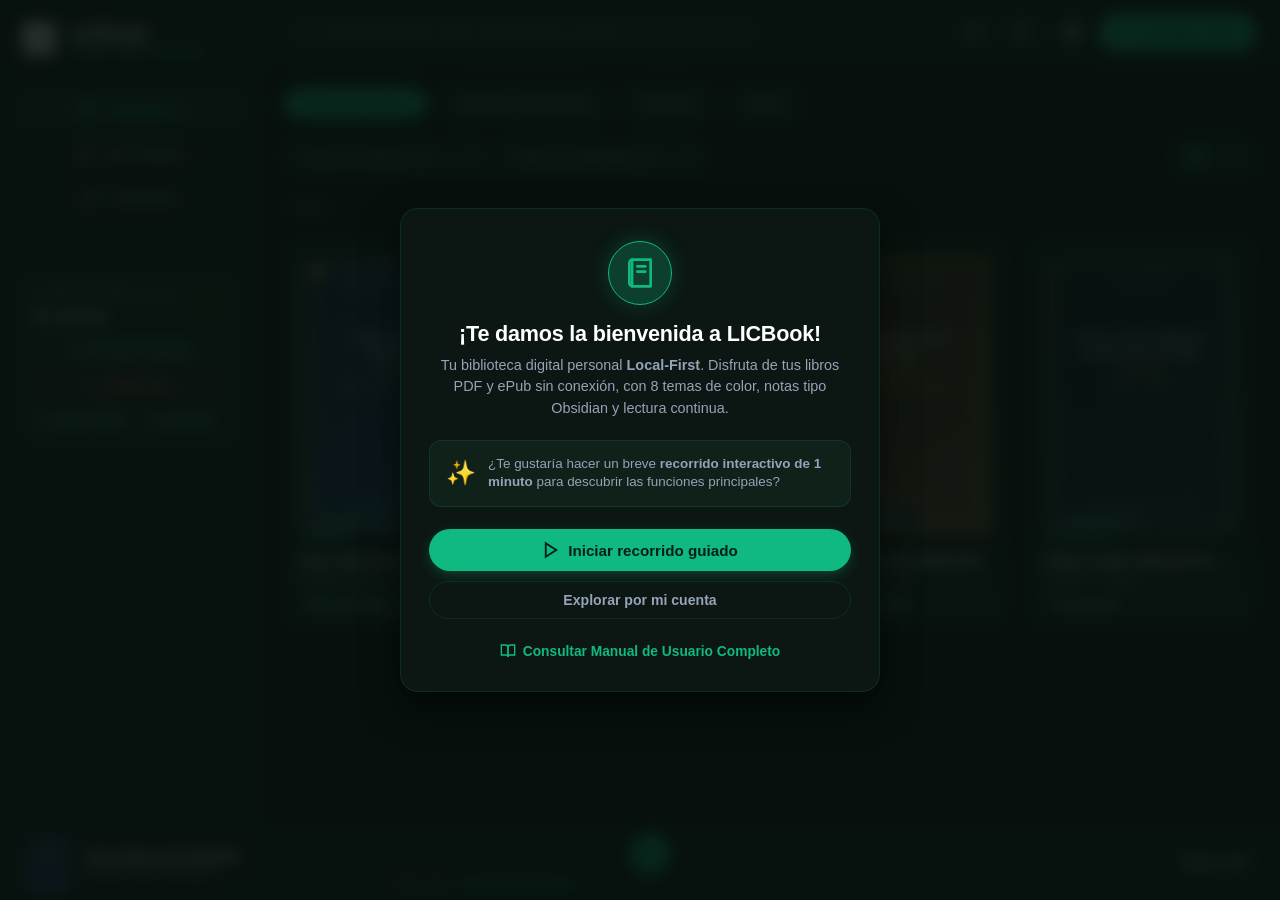
==== index.html @ 6e2d8f22 "LICBookEdu v1.0 | Primer Commit" ====
<!DOCTYPE html>
<html lang="es">
<head>
  <meta charset="UTF-8">
  <meta name="viewport" content="width=device-width, initial-scale=1.0, maximum-scale=1.0, user-scalable=no">
  <title>LICBook - Tu Biblioteca Personal Local-First</title>
  <meta name="description" content="LICBook: Biblioteca digital personal y lector interactivo con desplazamiento vertical, horizontal y efecto libro 3D para tus archivos PDF y ePub.">
  <link rel="icon" type="image/png" href="assets/logo.png">
  <link rel="stylesheet" href="css/styles.css?v=3.9">
  <script>
    (function() {
      try {
        var theme = localStorage.getItem('licbook_app_theme') || 'cyber-emerald';
        document.documentElement.dataset.appTheme = theme;
      } catch (e) {}
    })();
  </script>
</head>
<body>

  <div class="app-container">
    
    <!-- Sidebar Navigation (Desktop) / Bottom Nav (Mobile) -->
    <aside class="app-sidebar" id="app-sidebar">
      
      <!-- Brand Logo & Title -->
      <div class="brand-header">
        <img src="assets/logo.png" alt="LICBook Logo" class="brand-logo" id="app-logo">
        <div class="brand-title-wrap">
          <span class="brand-title">LICBook</span>
          <span class="brand-tag">Local-First Reader</span>
        </div>
      </div>

      <!-- Navigation Links -->
      <nav class="sidebar-nav">
        <button class="nav-item active" data-nav="library" id="nav-btn-library">
          <svg width="20" height="20" viewBox="0 0 24 24" fill="none" stroke="currentColor" stroke-width="2" stroke-linecap="round" stroke-linejoin="round">
            <path d="M4 19.5v-15A2.5 2.5 0 0 1 6.5 2H20v20H6.5a2.5 2.5 0 0 1-2.5-2.5Z"/>
            <path d="M6 2v20"/><path d="M10 7h6"/><path d="M10 11h6"/>
          </svg>
          <span>Biblioteca</span>
        </button>

        <button class="nav-item" data-nav="reading" id="nav-btn-reading">
          <svg width="20" height="20" viewBox="0 0 24 24" fill="none" stroke="currentColor" stroke-width="2" stroke-linecap="round" stroke-linejoin="round">
            <circle cx="12" cy="12" r="10"></circle>
            <polyline points="12 6 12 12 16 14"></polyline>
          </svg>
          <span>En Lectura</span>
        </button>

        <button class="nav-item" data-nav="favorites" id="nav-btn-favorites">
          <svg width="20" height="20" viewBox="0 0 24 24" fill="none" stroke="currentColor" stroke-width="2" stroke-linecap="round" stroke-linejoin="round">
            <polygon points="12 2 15.09 8.26 22 9.27 17 14.14 18.18 21.02 12 17.77 5.82 21.02 7 14.14 2 9.27 8.91 8.26 12 2"></polygon>
          </svg>
          <span>Favoritos</span>
        </button>
      </nav>

      <div class="sidebar-divider"></div>

      <!-- Storage & Mi Biblioteca Box -->
      <div class="sidebar-storage-box">
        <div class="storage-status-title">
          <span class="storage-badge"></span>
          <span>Repositorio Local</span>
        </div>
        <div class="storage-folder-name" id="sidebar-storage-path" title="Carpeta Mi Biblioteca">
          Mi Biblioteca
        </div>
        <!-- Unified Primary Action: Vincular / Sincronizar -->
        <button class="btn-storage-main" id="btn-sync-directory" title="Vincular o Sincronizar libros">
          <svg class="sync-icon" width="14" height="14" viewBox="0 0 24 24" fill="none" stroke="currentColor" stroke-width="2">
            <polyline points="23 4 23 10 17 10"></polyline>
            <path d="M20.49 15a9 9 0 1 1-2.12-9.36L23 10"></path>
          </svg>
          <span class="sync-label">Sincronizar</span>
        </button>

        <button class="btn-storage-purge" id="btn-disconnect-purge" title="Desvincular carpeta y borrar rastro de este navegador">
          <svg width="13" height="13" viewBox="0 0 24 24" fill="none" stroke="currentColor" stroke-width="2">
            <path d="M18.36 6.64a9 9 0 1 1-12.73 0"></path>
            <line x1="12" y1="2" x2="12" y2="12"></line>
          </svg>
          <span>Desvincular</span>
        </button>

        <div class="storage-actions">
          <button class="btn-storage-sync" id="btn-import-json" title="Cargar / Abrir archivo library.json para ver libros y notas">
            <svg width="14" height="14" viewBox="0 0 24 24" fill="none" stroke="currentColor" stroke-width="2">
              <path d="M21 15v4a2 2 0 0 1-2 2H5a2 2 0 0 1-2-2v-4"></path>
              <polyline points="17 8 12 3 7 8"></polyline>
              <line x1="12" y1="3" x2="12" y2="15"></line>
            </svg>
            <span>Cargar JSON</span>
          </button>
          <button class="btn-storage-sync" id="btn-export-json" title="Descargar / Respaldar base de datos library.json">
            <svg width="14" height="14" viewBox="0 0 24 24" fill="none" stroke="currentColor" stroke-width="2">
              <path d="M21 15v4a2 2 0 0 1-2 2H5a2 2 0 0 1-2-2v-4"></path>
              <polyline points="7 10 12 15 17 10"></polyline>
              <line x1="12" y1="15" x2="12" y2="3"></line>
            </svg>
            <span>Exportar</span>
          </button>
        </div>
      </div>

    </aside>

    <!-- Main Workspace Area -->
    <main class="main-content">
      
      <!-- Top Sticky Header -->
      <header class="top-header">
        
        <!-- Search Input -->
        <div class="search-container">
          <div class="search-icon-wrapper">
            <svg width="18" height="18" viewBox="0 0 24 24" fill="none" stroke="currentColor" stroke-width="2" stroke-linecap="round">
              <circle cx="11" cy="11" r="8"></circle>
              <line x1="21" y1="21" x2="16.65" y2="16.65"></line>
            </svg>
          </div>
          <input type="text" id="catalog-search-input" class="search-input" placeholder="Buscar por título, autor, editorial, año o género..." autocomplete="off">
          <button id="btn-clear-search" class="search-clear-btn" title="Limpiar búsqueda">
            <svg width="14" height="14" viewBox="0 0 24 24" fill="none" stroke="currentColor" stroke-width="2">
              <line x1="18" y1="6" x2="6" y2="18"></line>
              <line x1="6" y1="6" x2="18" y2="18"></line>
            </svg>
          </button>
        </div>

        <!-- Header Actions -->
        <div class="header-actions">
          <button class="btn-icon header-tour-btn" id="btn-start-tour" title="Recorrido guiado de la aplicación" aria-label="Recorrido guiado de la aplicación">
            <svg width="19" height="19" viewBox="0 0 24 24" fill="none" stroke="currentColor" stroke-width="2" stroke-linecap="round" stroke-linejoin="round">
              <circle cx="12" cy="12" r="10"></circle>
              <path d="M9.09 9a3 3 0 0 1 5.83 1c0 2-3 3-3 3"></path>
              <line x1="12" y1="17" x2="12.01" y2="17"></line>
            </svg>
          </button>
          <a href="manual.html" target="_blank" class="btn-icon header-manual-btn" id="btn-open-manual" title="Manual de Usuario Oficial (Abrir en nueva pestaña)" aria-label="Manual de Usuario Oficial">
            <svg width="19" height="19" viewBox="0 0 24 24" fill="none" stroke="currentColor" stroke-width="2" stroke-linecap="round" stroke-linejoin="round">
              <path d="M4 19.5v-15A2.5 2.5 0 0 1 6.5 2H20v20H6.5a2.5 2.5 0 0 1-2.5-2.5Z"></path>
              <path d="M6 2v20"></path>
            </svg>
          </a>
          <button class="btn-icon header-theme-btn" id="btn-theme-modal" title="Personalizar tema de color" aria-label="Personalizar tema de color">
            <svg class="header-theme-icon" width="20" height="20" viewBox="0 0 24 24" fill="none" stroke="currentColor" stroke-width="2">
              <circle cx="12" cy="12" r="10"></circle>
              <path d="M12 2a10 10 0 0 1 0 20z" fill="currentColor"></path>
            </svg>
          </button>
          <button class="btn-primary" id="btn-add-book-header" title="Subir nuevo libro">
            <svg width="18" height="18" viewBox="0 0 24 24" fill="none" stroke="currentColor" stroke-width="2.5">
              <line x1="12" y1="5" x2="12" y2="19"></line>
              <line x1="5" y1="12" x2="19" y2="12"></line>
            </svg>
            <span>Agregar Libro</span>
          </button>
        </div>

      </header>

      <!-- Scrollable Catalog Workspace -->
      <div class="catalog-scroll-area">
        
        <!-- Filter Pills Bar (Spotify style) -->
        <div class="filter-pills-bar">
          <button class="filter-pill active" data-filter="all">Todos los Libros</button>
          <button class="filter-pill" data-filter="reading">Leyendo Actualmente</button>
          <button class="filter-pill" data-filter="favorites">Favoritos</button>
          <button class="filter-pill" data-filter="completed">Leídos</button>
        </div>

        <!-- Secondary Filters Row (Genre, Publisher, View Toggle) -->
        <div class="filters-secondary-row">
          <div class="filter-dropdowns">
            <select id="filter-genre-select" class="select-filter" aria-label="Filtrar por género">
              <option value="">Todos los Géneros</option>
            </select>
            <select id="filter-publisher-select" class="select-filter" aria-label="Filtrar por editorial">
              <option value="">Todas las Editoriales</option>
            </select>
          </div>

          <div class="view-mode-toggle">
            <button class="view-btn active" id="btn-view-grid" title="Vista en cuadrícula">
              <svg width="18" height="18" viewBox="0 0 24 24" fill="none" stroke="currentColor" stroke-width="2">
                <rect x="3" y="3" width="7" height="7"></rect>
                <rect x="14" y="3" width="7" height="7"></rect>
                <rect x="14" y="14" width="7" height="7"></rect>
                <rect x="3" y="14" width="7" height="7"></rect>
              </svg>
            </button>
            <button class="view-btn" id="btn-view-list" title="Vista en lista">
              <svg width="18" height="18" viewBox="0 0 24 24" fill="none" stroke="currentColor" stroke-width="2">
                <line x1="8" y1="6" x2="21" y2="6"></line>
                <line x1="8" y1="12" x2="21" y2="12"></line>
                <line x1="8" y1="18" x2="21" y2="18"></line>
                <line x1="3" y1="6" x2="3.01" y2="6"></line>
                <line x1="3" y1="12" x2="3.01" y2="12"></line>
                <line x1="3" y1="18" x2="3.01" y2="18"></line>
              </svg>
            </button>
          </div>
        </div>

        <!-- Catalog Header Stats -->
        <div class="catalog-stats-bar">
          <span id="catalog-stats-count">Cargando biblioteca...</span>
        </div>

        <!-- Books Grid / List Container -->
        <div id="books-catalog-container" class="books-grid">
          <!-- Dynamically populated by catalog.js -->
        </div>

      </div>

    </main>

  </div>

  <!-- Persistent Bottom Mini-Reader Player Bar (Spotify Style) -->
  <div class="mini-player-bar" id="mini-player-bar">
    <div class="player-left">
      <img id="player-cover-thumb" class="player-cover-thumb" src="" alt="Portada actual">
      <div class="player-info">
        <div id="player-book-title" class="player-title">Título del Libro</div>
        <div id="player-book-author" class="player-author">Autor</div>
      </div>
    </div>

    <div class="player-center">
      <div class="player-controls">
        <button class="btn-player-play" id="btn-player-play" title="Continuar lectura">
          <svg width="20" height="20" viewBox="0 0 24 24" fill="currentColor">
            <polygon points="5 3 19 12 5 21 5 3"></polygon>
          </svg>
        </button>
      </div>
      <div class="player-progress-row">
        <span id="player-percent-text">0% leído</span>
        <div class="player-progress-track">
          <div id="player-progress-bar" class="player-progress-bar"></div>
        </div>
      </div>
    </div>

    <div class="player-right">
      <span class="player-page-tag" id="player-page-tag">Pág. 1 / 1</span>
    </div>
  </div>

  <!-- Add / Edit Book Modal Dialog -->
  <div class="modal-overlay" id="book-modal-overlay">
    <div class="modal-card">
      <div class="modal-header">
        <h3 class="modal-title">
          <svg width="22" height="22" viewBox="0 0 24 24" fill="none" stroke="var(--brand-green)" stroke-width="2">
            <path d="M4 19.5v-15A2.5 2.5 0 0 1 6.5 2H20v20H6.5a2.5 2.5 0 0 1-2.5-2.5Z"/>
            <path d="M6 2v20"/>
          </svg>
          <span id="modal-title-text">Agregar Libro a Mi Biblioteca</span>
        </h3>
        <button class="btn-icon" id="btn-close-modal" title="Cerrar">
          <svg width="18" height="18" viewBox="0 0 24 24" fill="none" stroke="currentColor" stroke-width="2">
            <line x1="18" y1="6" x2="6" y2="18"></line>
            <line x1="6" y1="6" x2="18" y2="18"></line>
          </svg>
        </button>
      </div>

      <form id="book-form">
        <div class="modal-body">
          
          <input type="hidden" id="book-id-input" value="">

          <!-- File Upload Dropzone -->
          <div class="file-dropzone" id="file-dropzone">
            <div class="dropzone-icon">
              <svg width="36" height="36" viewBox="0 0 24 24" fill="none" stroke="currentColor" stroke-width="1.8">
                <path d="M21 15v4a2 2 0 0 1-2 2H5a2 2 0 0 1-2-2v-4"></path>
                <polyline points="17 8 12 3 7 8"></polyline>
                <line x1="12" y1="3" x2="12" y2="15"></line>
              </svg>
            </div>
            <div class="dropzone-label" id="dropzone-file-name">
              Arrastra aquí tu archivo PDF o ePub o haz clic para seleccionarlo
            </div>
            <div class="dropzone-sub">
              Soporta documentos PDF y libros ePub. La portada de la 1ª página se genera automáticamente.
            </div>
            <input type="file" id="book-file-input" accept=".pdf,.epub" style="display: none;">
          </div>

          <!-- Cover Preview & Custom Cover Picker -->
          <div class="cover-preview-box" id="cover-preview-section" style="display: none;">
            <img id="modal-cover-preview" class="modal-cover-img" src="" alt="Vista previa de portada">
            <div class="cover-preview-info">
              <span class="form-label" id="cover-source-info">Portada generada automáticamente (Página 1 del PDF)</span>
              <p style="font-size: 0.78rem; color: var(--text-muted);">
                Puedes conservar esta primera página o elegir una imagen personalizada para tu catálogo.
              </p>
              <button type="button" class="btn-custom-cover" id="btn-pick-custom-cover">
                <svg width="14" height="14" viewBox="0 0 24 24" fill="none" stroke="currentColor" stroke-width="2">
                  <rect x="3" y="3" width="18" height="18" rx="2" ry="2"></rect>
                  <circle cx="8.5" cy="8.5" r="1.5"></circle>
                  <polyline points="21 15 16 10 5 21"></polyline>
                </svg>
                <span>Subir portada personalizada</span>
              </button>
              <input type="file" id="book-cover-input" accept="image/*" style="display: none;">
            </div>
          </div>

          <!-- Metadata Fields -->
          <div class="form-grid">
            <div class="form-group full-width">
              <label class="form-label" for="book-title">Título del Libro *</label>
              <input type="text" id="book-title" required placeholder="Ej. El Alquimista">
            </div>

            <div class="form-group">
              <label class="form-label" for="book-authors">Autor(es) (separados por coma)</label>
              <input type="text" id="book-authors" placeholder="Ej. Paulo Coelho">
            </div>

            <div class="form-group">
              <label class="form-label" for="book-genre">Género / Categoría</label>
              <input type="text" id="book-genre" placeholder="Ej. Ficción, Ciencia, Historia">
            </div>

            <div class="form-group">
              <label class="form-label" for="book-publisher">Editorial</label>
              <input type="text" id="book-publisher" placeholder="Ej. Planeta, HarperCollins">
            </div>

            <div class="form-group">
              <label class="form-label" for="book-year">Año de Publicación</label>
              <input type="number" id="book-year" placeholder="Ej. 1988" min="1000" max="2099">
            </div>

            <div class="form-group full-width">
              <label class="form-label" for="book-edition">Edición</label>
              <input type="text" id="book-edition" placeholder="Ej. 1ra Edición Revisada">
            </div>

            <div class="form-group full-width">
              <label class="form-label" for="book-description">Resumen / Notas</label>
              <textarea id="book-description" rows="3" placeholder="Sinopsis breve o notas personales sobre el libro..."></textarea>
            </div>
          </div>

        </div>

        <div class="modal-footer">
          <button type="button" class="btn-secondary" id="btn-cancel-modal">Cancelar</button>
          <button type="submit" class="btn-primary" id="btn-save-book">
            <svg width="18" height="18" viewBox="0 0 24 24" fill="none" stroke="currentColor" stroke-width="2.5">
              <polyline points="20 6 9 17 4 12"></polyline>
            </svg>
            <span>Guardar en Mi Biblioteca</span>
          </button>
        </div>
      </form>
    </div>
  </div>

  <!-- Bookmark Note / Quote Modal Dialog -->
  <div class="modal-overlay bookmark-note-modal-overlay" id="bookmark-note-modal-overlay">
    <div class="modal-card bookmark-note-modal-card">
      <div class="modal-header">
        <h3 class="modal-title">
          <svg width="20" height="20" viewBox="0 0 24 24" fill="none" stroke="var(--brand-green)" stroke-width="2" stroke-linecap="round" stroke-linejoin="round">
            <path d="M19 21l-7-5-7 5V5a2 2 0 0 1 2-2h10a2 2 0 0 1 2 2z"></path>
          </svg>
          <span id="bm-modal-title">Nota y Cita del Marcapáginas</span>
        </h3>
        <button type="button" class="btn-icon" id="btn-close-bm-modal" title="Cerrar">
          <svg width="18" height="18" viewBox="0 0 24 24" fill="none" stroke="currentColor" stroke-width="2">
            <line x1="18" y1="6" x2="6" y2="18"></line>
            <line x1="6" y1="6" x2="18" y2="18"></line>
          </svg>
        </button>
      </div>

      <form id="bm-note-form">
        <div class="modal-body">
          <input type="hidden" id="bm-modal-page" value="">
          
          <div class="bm-modal-page-info">
            <span class="bm-modal-badge" id="bm-modal-page-badge">Página 1</span>
            <span class="bm-modal-book" id="bm-modal-book-title">Título del Libro</span>
          </div>

          <div class="form-group full-width">
            <label class="form-label" for="bm-quote-input">
              <svg width="14" height="14" viewBox="0 0 24 24" fill="currentColor" style="vertical-align: -2px; margin-right: 4px; color: var(--brand-gold);">
                <path d="M6 17h3l2-4V7H5v6h3zm8 0h3l2-4V7h-6v6h3z"/>
              </svg>
              Cita o Frase Importante (opcional)
            </label>
            <textarea id="bm-quote-input" rows="3" placeholder="Pega o escribe aquí una frase o cita destacada de esta página..."></textarea>
          </div>

          <div class="form-group full-width">
            <label class="form-label" for="bm-note-input">
              <svg width="14" height="14" viewBox="0 0 24 24" fill="none" stroke="currentColor" stroke-width="2" style="vertical-align: -2px; margin-right: 4px; color: var(--brand-green);">
                <path d="M14 2H6a2 2 0 0 0-2 2v16a2 2 0 0 0 2 2h12a2 2 0 0 0 2-2V8z"></path>
                <polyline points="14 2 14 8 20 8"></polyline>
                <line x1="16" y1="13" x2="8" y2="13"></line>
                <line x1="16" y1="17" x2="8" y2="17"></line>
              </svg>
              Tus Notas o Reflexiones
            </label>
            <textarea id="bm-note-input" rows="4" placeholder="Escribe tus notas personales, ideas o reflexiones sobre esta página..."></textarea>
          </div>
        </div>

        <div class="modal-footer">
          <button type="button" class="btn-secondary" id="btn-cancel-bm-modal">Cancelar</button>
          <button type="submit" class="btn-primary" id="btn-save-bm-note">
            <svg width="18" height="18" viewBox="0 0 24 24" fill="none" stroke="currentColor" stroke-width="2.5">
              <polyline points="20 6 9 17 4 12"></polyline>
            </svg>
            <span>Guardar Nota</span>
          </button>
        </div>
      </form>
    </div>
  </div>

  <!-- Scan & Sync Confirmation Modal Dialog -->
  <div class="modal-overlay" id="scan-modal-overlay" style="display: none; z-index: 1300;">
    <div class="modal-card scan-modal-card" style="max-width: 500px;">
      <div class="modal-header">
        <h3 class="modal-title">
          <svg width="22" height="22" viewBox="0 0 24 24" fill="none" stroke="var(--brand-green)" stroke-width="2">
            <polyline points="23 4 23 10 17 10"></polyline>
            <path d="M20.49 15a9 9 0 1 1-2.12-9.36L23 10"></path>
          </svg>
          <span>Sincronización de Carpeta</span>
        </h3>
        <button type="button" class="btn-icon" id="btn-close-scan-modal" title="Cerrar">
          <svg width="18" height="18" viewBox="0 0 24 24" fill="none" stroke="currentColor" stroke-width="2">
            <line x1="18" y1="6" x2="6" y2="18"></line>
            <line x1="6" y1="6" x2="18" y2="18"></line>
          </svg>
        </button>
      </div>
      <div class="modal-body" style="gap: 14px; padding: 22px 24px;">
        <p id="scan-modal-desc" style="color: var(--text-primary); font-size: 0.95rem; font-weight: 600; line-height: 1.5;">
          Se encontraron archivos en tu carpeta vinculada.
        </p>
        <p style="color: var(--text-secondary); font-size: 0.85rem; line-height: 1.45;">
          Actualmente tienes libros de muestra en tu biblioteca. ¿Deseas reemplazar los libros de muestra con tus libros reales o prefieres conservar ambos?
        </p>
      </div>
      <div class="modal-footer" style="display: flex; justify-content: space-between; gap: 10px;">
        <button type="button" class="btn-secondary" id="btn-scan-keep-both">Conservar ambos</button>
        <button type="button" class="btn-primary" id="btn-scan-replace-samples">
          <svg width="16" height="16" viewBox="0 0 24 24" fill="none" stroke="currentColor" stroke-width="2.5">
            <polyline points="20 6 9 17 4 12"></polyline>
          </svg>
          <span>Reemplazar libros de muestra</span>
        </button>
      </div>
    </div>
  </div>

  <!-- Disconnect & Purge Browser Data Confirmation Modal -->
  <div class="modal-overlay" id="purge-modal-overlay" style="display: none; z-index: 1300;">
    <div class="modal-card purge-modal-card" style="max-width: 520px;">
      <div class="modal-header">
        <h3 class="modal-title" style="display: flex; align-items: center; gap: 8px;">
          <svg width="22" height="22" viewBox="0 0 24 24" fill="none" stroke="#F43F5E" stroke-width="2">
            <path d="M18.36 6.64a9 9 0 1 1-12.73 0"></path>
            <line x1="12" y1="2" x2="12" y2="12"></line>
          </svg>
          <span>Desvincular y Limpiar Navegador</span>
        </h3>
        <button type="button" class="btn-icon" id="btn-close-purge-modal" title="Cerrar">
          <svg width="18" height="18" viewBox="0 0 24 24" fill="none" stroke="currentColor" stroke-width="2">
            <line x1="18" y1="6" x2="6" y2="18"></line>
            <line x1="6" y1="6" x2="18" y2="18"></line>
          </svg>
        </button>
      </div>
      <div class="modal-body" style="gap: 14px; padding: 22px 24px;">
        <div style="background-color: rgba(244, 63, 94, 0.08); border: 1px solid rgba(244, 63, 94, 0.25); border-radius: 8px; padding: 12px 16px; display: flex; gap: 12px; align-items: flex-start;">
          <svg width="24" height="24" viewBox="0 0 24 24" fill="none" stroke="#F43F5E" stroke-width="2" style="flex-shrink: 0; margin-top: 2px;">
            <circle cx="12" cy="12" r="10"></circle>
            <line x1="12" y1="8" x2="12" y2="12"></line>
            <line x1="12" y1="16" x2="12.01" y2="16"></line>
          </svg>
          <div>
            <div style="font-weight: 700; color: #F43F5E; font-size: 0.92rem; margin-bottom: 4px;">
              Efecto Modo Incógnito (Limpieza total)
            </div>
            <div style="font-size: 0.83rem; color: var(--text-secondary); line-height: 1.45;">
              Se eliminarán de este navegador los libros en caché, notas de la libreta, historial de lectura y los permisos a la carpeta vinculada.
            </div>
          </div>
        </div>

        <div style="background-color: rgba(16, 185, 129, 0.08); border: 1px solid rgba(16, 185, 129, 0.25); border-radius: 8px; padding: 12px 16px; display: flex; gap: 12px; align-items: flex-start;">
          <svg width="24" height="24" viewBox="0 0 24 24" fill="none" stroke="#10B981" stroke-width="2" style="flex-shrink: 0; margin-top: 2px;">
            <path d="M12 22s8-4 8-10V5l-8-3-8 3v7c0 6 8 10 8 10z"></path>
          </svg>
          <div>
            <div style="font-weight: 700; color: #10B981; font-size: 0.92rem; margin-bottom: 4px;">
              Tus archivos físicos están 100% seguros
            </div>
            <div style="font-size: 0.83rem; color: var(--text-secondary); line-height: 1.45;">
              Tu archivo <strong>library.json</strong> y tus libros en tu memoria USB o disco <strong>NO se borrarán ni modificarán</strong>. Podrás volver a vincularlos en cualquier momento.
            </div>
          </div>
        </div>

        <p style="color: var(--text-muted); font-size: 0.8rem; margin: 4px 0 0 0;">
          Antes de limpiar, se guardarán los últimos cambios pendientes en tu disco y la página se recargará limpia.
        </p>
      </div>
      <div class="modal-footer" style="display: flex; justify-content: flex-end; gap: 10px;">
        <button type="button" class="btn-secondary" id="btn-cancel-purge">Cancelar</button>
        <button type="button" class="btn-danger" id="btn-confirm-purge" style="background-color: #E11D48; color: #FFFFFF; border: none; padding: 9px 18px; border-radius: var(--radius-sm); font-weight: 600; font-size: 0.88rem; cursor: pointer; display: flex; align-items: center; gap: 6px;">
          <svg width="15" height="15" viewBox="0 0 24 24" fill="none" stroke="currentColor" stroke-width="2">
            <polyline points="3 6 5 6 21 6"></polyline>
            <path d="M19 6v14a2 2 0 0 1-2 2H7a2 2 0 0 1-2-2V6m3 0V4a2 2 0 0 1 2-2h4a2 2 0 0 1 2 2v2"></path>
          </svg>
          <span>Desvincular y Limpiar Todo</span>
        </button>
      </div>
    </div>
  </div>

  <!-- Delete Book Confirmation Modal -->
  <div class="modal-overlay" id="delete-book-modal-overlay" style="display: none; z-index: 1300;">
    <div class="modal-card delete-book-modal-card" style="max-width: 480px;">
      <div class="modal-header">
        <h3 class="modal-title" style="display: flex; align-items: center; gap: 8px;">
          <svg width="22" height="22" viewBox="0 0 24 24" fill="none" stroke="#F43F5E" stroke-width="2" stroke-linecap="round" stroke-linejoin="round">
            <polyline points="3 6 5 6 21 6"></polyline>
            <path d="M19 6v14a2 2 0 0 1-2 2H7a2 2 0 0 1-2-2V6m3 0V4a2 2 0 0 1 2-2h4a2 2 0 0 1 2 2v2"></path>
          </svg>
          <span>Eliminar de la Biblioteca</span>
        </h3>
        <button type="button" class="btn-icon" id="btn-close-delete-book-modal" title="Cerrar">
          <svg width="18" height="18" viewBox="0 0 24 24" fill="none" stroke="currentColor" stroke-width="2">
            <line x1="18" y1="6" x2="6" y2="18"></line>
            <line x1="6" y1="6" x2="18" y2="18"></line>
          </svg>
        </button>
      </div>
      <div class="modal-body" style="gap: 14px; padding: 22px 24px;">
        <div style="background-color: rgba(244, 63, 94, 0.08); border: 1px solid rgba(244, 63, 94, 0.25); border-radius: 8px; padding: 14px 16px; display: flex; gap: 12px; align-items: flex-start;">
          <svg width="24" height="24" viewBox="0 0 24 24" fill="none" stroke="#F43F5E" stroke-width="2" style="flex-shrink: 0; margin-top: 2px;">
            <circle cx="12" cy="12" r="10"></circle>
            <line x1="12" y1="8" x2="12" y2="12"></line>
            <line x1="12" y1="16" x2="12.01" y2="16"></line>
          </svg>
          <div>
            <div style="font-weight: 700; color: #F43F5E; font-size: 0.95rem; margin-bottom: 4px;">
              ¿Estás seguro de eliminar este libro?
            </div>
            <div style="font-size: 0.88rem; color: var(--text-secondary); line-height: 1.45;">
              Se quitará <strong id="delete-book-title-display" style="color: var(--text-primary); font-weight: 700;">este libro</strong> de tu biblioteca personal y se borrará su progreso de lectura local.
            </div>
          </div>
        </div>

        <p style="color: var(--text-muted); font-size: 0.82rem; margin: 4px 0 0 0; line-height: 1.45;">
          El archivo original en tu disco duro o carpeta vinculada <strong>no se modificará ni se borrará</strong>.
        </p>
      </div>
      <div class="modal-footer" style="display: flex; justify-content: flex-end; gap: 10px;">
        <button type="button" class="btn-secondary" id="btn-cancel-delete-book">Cancelar</button>
        <button type="button" class="btn-danger" id="btn-confirm-delete-book" style="background-color: #E11D48; color: #FFFFFF; border: none; padding: 9px 20px; border-radius: var(--radius-sm); font-weight: 600; font-size: 0.88rem; cursor: pointer; display: flex; align-items: center; gap: 6px; transition: background-color 0.2s;">
          <svg width="15" height="15" viewBox="0 0 24 24" fill="none" stroke="currentColor" stroke-width="2">
            <polyline points="3 6 5 6 21 6"></polyline>
            <path d="M19 6v14a2 2 0 0 1-2 2H7a2 2 0 0 1-2-2V6m3 0V4a2 2 0 0 1 2-2h4a2 2 0 0 1 2 2v2"></path>
          </svg>
          <span>Eliminar Libro</span>
        </button>
      </div>
    </div>
  </div>

  <!-- Theme Customizer Modal Dialog -->
  <div class="modal-overlay" id="theme-modal-overlay" style="display: none; z-index: 1250;">
    <div class="modal-card theme-modal-card">
      <div class="modal-header theme-modal-header">
        <h3 class="modal-title">
          <svg class="theme-title-icon" width="22" height="22" viewBox="0 0 24 24" fill="none" stroke="currentColor" stroke-width="2">
            <circle cx="12" cy="12" r="10"></circle>
            <path d="M12 2a10 10 0 0 1 0 20z" fill="currentColor"></path>
          </svg>
          <span>Personalizar Tema de Color</span>
        </h3>
        <button type="button" class="btn-icon" id="btn-close-theme-modal" title="Cerrar">
          <svg width="18" height="18" viewBox="0 0 24 24" fill="none" stroke="currentColor" stroke-width="2">
            <line x1="18" y1="6" x2="6" y2="18"></line>
            <line x1="6" y1="6" x2="18" y2="18"></line>
          </svg>
        </button>
      </div>

      <div class="modal-body theme-modal-body">
        <p class="theme-modal-subtitle">
          Selecciona una de las 8 paletas de diseño predefinidas. Tu preferencia se guardará automáticamente.
        </p>

        <div class="theme-cards-grid">
          <!-- 1. Obsidian Dark -->
          <button type="button" class="theme-card" data-theme-id="obsidian-dark">
            <div class="theme-swatch" style="--swatch-outer: #0F141C; --swatch-border: #312E81; --swatch-inner: #6366F1;">
              <span class="swatch-outer"></span>
              <span class="swatch-inner"></span>
            </div>
            <div class="theme-card-info">
              <span class="theme-card-name">Obsidian Dark</span>
              <span class="theme-card-desc">Fondo oscuro moderno con acento Índigo</span>
            </div>
            <div class="theme-check-icon">
              <svg width="18" height="18" viewBox="0 0 24 24" fill="none" stroke="currentColor" stroke-width="2.5"><polyline points="20 6 9 17 4 12"></polyline></svg>
            </div>
          </button>

          <!-- 2. Cyber Emerald -->
          <button type="button" class="theme-card" data-theme-id="cyber-emerald">
            <div class="theme-swatch" style="--swatch-outer: #061A14; --swatch-border: #0F3D30; --swatch-inner: #10B981;">
              <span class="swatch-outer"></span>
              <span class="swatch-inner"></span>
            </div>
            <div class="theme-card-info">
              <span class="theme-card-name">Cyber Emerald</span>
              <span class="theme-card-desc">Oscuro con acento Verde Esmeralda / Menta</span>
            </div>
            <div class="theme-check-icon">
              <svg width="18" height="18" viewBox="0 0 24 24" fill="none" stroke="currentColor" stroke-width="2.5"><polyline points="20 6 9 17 4 12"></polyline></svg>
            </div>
          </button>

          <!-- 3. Nordic Frost -->
          <button type="button" class="theme-card" data-theme-id="nordic-frost">
            <div class="theme-swatch" style="--swatch-outer: #07192C; --swatch-border: #0E2E52; --swatch-inner: #06B6D4;">
              <span class="swatch-outer"></span>
              <span class="swatch-inner"></span>
            </div>
            <div class="theme-card-info">
              <span class="theme-card-name">Nordic Frost</span>
              <span class="theme-card-desc">Azul polar profundo con acento Cian Glaciar</span>
            </div>
            <div class="theme-check-icon">
              <svg width="18" height="18" viewBox="0 0 24 24" fill="none" stroke="currentColor" stroke-width="2.5"><polyline points="20 6 9 17 4 12"></polyline></svg>
            </div>
          </button>

          <!-- 4. Sunset Amber -->
          <button type="button" class="theme-card" data-theme-id="sunset-amber">
            <div class="theme-swatch" style="--swatch-outer: #1C130B; --swatch-border: #3D2817; --swatch-inner: #F59E0B;">
              <span class="swatch-outer"></span>
              <span class="swatch-inner"></span>
            </div>
            <div class="theme-card-info">
              <span class="theme-card-name">Sunset Amber</span>
              <span class="theme-card-desc">Carbón cálido con acento Ámbar / Fuego</span>
            </div>
            <div class="theme-check-icon">
              <svg width="18" height="18" viewBox="0 0 24 24" fill="none" stroke="currentColor" stroke-width="2.5"><polyline points="20 6 9 17 4 12"></polyline></svg>
            </div>
          </button>

          <!-- 5. Clean Light -->
          <button type="button" class="theme-card" data-theme-id="clean-light">
            <div class="theme-swatch" style="--swatch-outer: #F8FAFC; --swatch-border: #3B82F6; --swatch-inner: #2563EB;">
              <span class="swatch-outer"></span>
              <span class="swatch-inner"></span>
            </div>
            <div class="theme-card-info">
              <span class="theme-card-name">Clean Light</span>
              <span class="theme-card-desc">Tema claro minimalista de alto contraste</span>
            </div>
            <div class="theme-check-icon">
              <svg width="18" height="18" viewBox="0 0 24 24" fill="none" stroke="currentColor" stroke-width="2.5"><polyline points="20 6 9 17 4 12"></polyline></svg>
            </div>
          </button>

          <!-- 6. Rose Quartz -->
          <button type="button" class="theme-card" data-theme-id="rose-quartz">
            <div class="theme-swatch" style="--swatch-outer: #1C0F1D; --swatch-border: #3D1B40; --swatch-inner: #EC4899;">
              <span class="swatch-outer"></span>
              <span class="swatch-inner"></span>
            </div>
            <div class="theme-card-info">
              <span class="theme-card-name">Rose Quartz</span>
              <span class="theme-card-desc">Pizarra púrpura con acento Rosa Eléctrico</span>
            </div>
            <div class="theme-check-icon">
              <svg width="18" height="18" viewBox="0 0 24 24" fill="none" stroke="currentColor" stroke-width="2.5"><polyline points="20 6 9 17 4 12"></polyline></svg>
            </div>
          </button>

          <!-- 7. Lemon Ice-Cream -->
          <button type="button" class="theme-card" data-theme-id="lemon-icecream">
            <div class="theme-swatch" style="--swatch-outer: #FFFDF0; --swatch-border: #FACC15; --swatch-inner: #EAB308;">
              <span class="swatch-outer"></span>
              <span class="swatch-inner"></span>
            </div>
            <div class="theme-card-info">
              <span class="theme-card-name">Lemon Ice-Cream</span>
              <span class="theme-card-desc">Vainilla cremosa con acento amarillo limón y menta</span>
            </div>
            <div class="theme-check-icon">
              <svg width="18" height="18" viewBox="0 0 24 24" fill="none" stroke="currentColor" stroke-width="2.5"><polyline points="20 6 9 17 4 12"></polyline></svg>
            </div>
          </button>

          <!-- 8. Iron-Man -->
          <button type="button" class="theme-card" data-theme-id="iron-man">
            <div class="theme-swatch" style="--swatch-outer: #1F0A0A; --swatch-border: #451212; --swatch-inner: #EF4444;">
              <span class="swatch-outer"></span>
              <span class="swatch-inner"></span>
            </div>
            <div class="theme-card-info">
              <span class="theme-card-name">Iron-Man</span>
              <span class="theme-card-desc">Armadura carmesí y oro con resplandor reactor Arc</span>
            </div>
            <div class="theme-check-icon">
              <svg width="18" height="18" viewBox="0 0 24 24" fill="none" stroke="currentColor" stroke-width="2.5"><polyline points="20 6 9 17 4 12"></polyline></svg>
            </div>
          </button>
        </div>
      </div>
    </div>
  </div>

  <!-- Fallback Folder Input (Browser Compatibility) -->
  <input type="file" id="fallback-folder-input" webkitdirectory directory multiple style="display: none;">
  <!-- Direct JSON Library Input -->
  <input type="file" id="json-file-input" accept=".json,application/json" style="display: none;">

  <!-- Fullscreen Book Reader Overlay -->
  <div class="reader-container" id="reader-overlay">
    
    <!-- Reader Top Toolbar -->
    <div class="reader-toolbar">
      
      <div class="reader-toolbar-left">
        <button class="btn-icon" id="btn-reader-back" title="Volver a la biblioteca">
          <svg width="20" height="20" viewBox="0 0 24 24" fill="none" stroke="currentColor" stroke-width="2">
            <line x1="19" y1="12" x2="5" y2="12"></line>
            <polyline points="12 19 5 12 12 5"></polyline>
          </svg>
        </button>
        <span class="reader-book-title" id="reader-book-title">Cargando libro...</span>
      </div>

      <!-- Center: Mode Indicator -->
      <div class="reader-mode-indicator">
        <svg width="15" height="15" viewBox="0 0 24 24" fill="none" stroke="currentColor" stroke-width="2">
          <rect x="5" y="2" width="14" height="20" rx="2"></rect>
          <line x1="12" y1="6" x2="12" y2="18"></line>
        </svg>
        <span>Desplazamiento Vertical</span>
      </div>

      <!-- Right Tools: Search, Bookmarks, Zoom, Theme, Fullscreen -->
      <div class="reader-toolbar-right">
        <!-- In-Book Search Button -->
        <button class="btn-icon" id="btn-reader-search" title="Buscar texto en el libro (Ctrl + F)">
          <svg width="18" height="18" viewBox="0 0 24 24" fill="none" stroke="currentColor" stroke-width="2" stroke-linecap="round" stroke-linejoin="round">
            <circle cx="11" cy="11" r="8"></circle>
            <line x1="21" y1="21" x2="16.65" y2="16.65"></line>
          </svg>
        </button>

        <!-- Bookmark Current Page -->
        <button class="btn-icon" id="btn-reader-bookmark" title="Marcar página actual">
          <svg width="18" height="18" viewBox="0 0 24 24" fill="none" stroke="currentColor" stroke-width="2" stroke-linecap="round" stroke-linejoin="round">
            <path d="M19 21l-7-5-7 5V5a2 2 0 0 1 2-2h10a2 2 0 0 1 2 2z"></path>
          </svg>
        </button>

        <button class="btn-icon" id="btn-zoom-out" title="Reducir zoom">
          <svg width="18" height="18" viewBox="0 0 24 24" fill="none" stroke="currentColor" stroke-width="2">
            <circle cx="11" cy="11" r="8"></circle>
            <line x1="21" y1="21" x2="16.65" y2="16.65"></line>
            <line x1="8" y1="11" x2="14" y2="11"></line>
          </svg>
        </button>

        <button class="btn-icon" id="btn-zoom-in" title="Aumentar zoom">
          <svg width="18" height="18" viewBox="0 0 24 24" fill="none" stroke="currentColor" stroke-width="2">
            <circle cx="11" cy="11" r="8"></circle>
            <line x1="21" y1="21" x2="16.65" y2="16.65"></line>
            <line x1="11" y1="8" x2="11" y2="14"></line>
            <line x1="8" y1="11" x2="14" y2="11"></line>
          </svg>
        </button>

        <button class="btn-icon" id="btn-reader-theme" title="Cambiar tema de lectura (Blanco Clásico / Nocturno)">
          <svg width="18" height="18" viewBox="0 0 24 24" fill="none" stroke="currentColor" stroke-width="2">
            <path d="M12 3a6 6 0 0 0 9 9 9 9 0 1 1-9-9Z"></path>
          </svg>
        </button>

        <button class="btn-icon" id="btn-reader-fullscreen" title="Pantalla completa">
          <svg width="18" height="18" viewBox="0 0 24 24" fill="none" stroke="currentColor" stroke-width="2">
            <path d="M8 3H5a2 2 0 0 0-2 2v3m18 0V5a2 2 0 0 0-2-2h-3m0 18h3a2 2 0 0 0 2-2v-3M3 16v3a2 2 0 0 0 2 2h3"></path>
          </svg>
        </button>
      </div>

    </div>

    <!-- Floating Navigation Trigger (TOC & Bookmarks FAB) -->
    <div class="bookmarks-trigger-wrap reader-floating-toc-wrap">
      <button class="reader-floating-toc-btn" id="btn-reader-bookmarks-list" title="Ver índice de capítulos y marcapáginas">
        <svg width="20" height="20" viewBox="0 0 24 24" fill="none" stroke="currentColor" stroke-width="2" stroke-linecap="round" stroke-linejoin="round">
          <line x1="8" y1="6" x2="21" y2="6"></line>
          <line x1="8" y1="12" x2="21" y2="12"></line>
          <line x1="8" y1="18" x2="21" y2="18"></line>
          <line x1="3" y1="6" x2="3.01" y2="6"></line>
          <line x1="3" y1="12" x2="3.01" y2="12"></line>
          <line x1="3" y1="18" x2="3.01" y2="18"></line>
        </svg>
        <span class="bookmark-count-badge" id="reader-bookmark-badge" style="display: none;">0</span>
      </button>

      <!-- Navigation Dropdown Popover with Tabs -->
      <div class="bookmarks-popover" id="reader-bookmarks-popover">
        <div class="nav-popover-tabs">
          <button type="button" class="nav-popover-tab active" id="tab-btn-toc">
            <svg width="14" height="14" viewBox="0 0 24 24" fill="none" stroke="currentColor" stroke-width="2">
              <path d="M4 19.5A2.5 2.5 0 0 1 6.5 17H20"></path>
              <path d="M6.5 2H20v20H6.5A2.5 2.5 0 0 1 4 19.5v-15A2.5 2.5 0 0 1 6.5 2z"></path>
            </svg>
            <span>Índice</span>
          </button>
          <button type="button" class="nav-popover-tab" id="tab-btn-bookmarks">
            <svg width="14" height="14" viewBox="0 0 24 24" fill="none" stroke="currentColor" stroke-width="2">
              <path d="M19 21l-7-5-7 5V5a2 2 0 0 1 2-2h10a2 2 0 0 1 2 2z"></path>
            </svg>
            <span>Marcapáginas</span>
            <span class="tab-badge" id="tab-bookmarks-count">0</span>
          </button>
        </div>

        <!-- Content Panel 1: Table of Contents / Outline -->
        <div class="nav-popover-panel active" id="panel-toc">
          <div class="toc-list" id="reader-toc-list">
            <!-- Dynamically populated by reader.js -->
          </div>
        </div>

        <!-- Content Panel 2: Bookmarks with Notes -->
        <div class="nav-popover-panel" id="panel-bookmarks">
          <div class="bookmarks-popover-list" id="reader-bookmarks-list">
            <!-- Dynamically populated by reader.js -->
          </div>
        </div>
      </div>
    </div>

    <!-- Floating In-Book Search Bar (Ctrl + F) -->
    <div class="reader-search-bar" id="reader-search-bar" style="display: none;">
      <div class="reader-search-input-wrap">
        <svg width="16" height="16" viewBox="0 0 24 24" fill="none" stroke="currentColor" stroke-width="2">
          <circle cx="11" cy="11" r="8"></circle>
          <line x1="21" y1="21" x2="16.65" y2="16.65"></line>
        </svg>
        <input type="text" id="reader-search-input" placeholder="Buscar texto en el libro (Enter)..." autocomplete="off">
        <span class="search-match-count" id="reader-search-matches-count">0 resultados</span>
        <button type="button" class="btn-search-nav" id="btn-search-prev" title="Resultado anterior (Shift+Enter)">
          <svg width="14" height="14" viewBox="0 0 24 24" fill="none" stroke="currentColor" stroke-width="2">
            <polyline points="18 15 12 9 6 15"></polyline>
          </svg>
        </button>
        <button type="button" class="btn-search-nav" id="btn-search-next" title="Resultado siguiente (Enter)">
          <svg width="14" height="14" viewBox="0 0 24 24" fill="none" stroke="currentColor" stroke-width="2">
            <polyline points="6 9 12 15 18 9"></polyline>
          </svg>
        </button>
        <button type="button" class="btn-search-close" id="btn-search-close" title="Cerrar búsqueda (Esc)">
          <svg width="14" height="14" viewBox="0 0 24 24" fill="none" stroke="currentColor" stroke-width="2">
            <line x1="18" y1="6" x2="6" y2="18"></line>
            <line x1="6" y1="6" x2="18" y2="18"></line>
          </svg>
        </button>
      </div>
      <!-- Search Results Dropdown List with snippets -->
      <div class="reader-search-results-dropdown" id="reader-search-results" style="display: none;">
        <!-- Dynamically populated -->
      </div>
    </div>

    <!-- Reader Dynamic Viewport -->
    <div class="reader-viewport" id="reader-viewport">
      <!-- Injected dynamically based on view mode (Vertical, Horizontal, Flip 3D) -->
    </div>

    <!-- Reader Bottom Controls -->
    <div class="reader-bottom-bar">
      <button class="btn-icon" id="btn-page-prev" title="Página anterior">
        <svg width="18" height="18" viewBox="0 0 24 24" fill="none" stroke="currentColor" stroke-width="2">
          <polyline points="15 18 9 12 15 6"></polyline>
        </svg>
      </button>

      <input type="range" class="reader-page-slider" id="reader-page-slider" min="1" max="1" value="1" title="Deslizar a página">

      <!-- Direct Manual Page Entry -->
      <div class="reader-page-jump-container" title="Escribe el número de página y presiona Enter para ir directamente">
        <span class="reader-page-jump-label">Página</span>
        <input 
          type="number" 
          id="reader-page-input" 
          class="reader-page-input" 
          min="1" 
          max="1" 
          value="1" 
          autocomplete="off" 
          title="Ingresa número de página y presiona Enter"
        >
        <span class="reader-page-total" id="reader-page-total">de 1</span>
        <button type="button" class="btn-page-go" id="btn-page-go" title="Ir a la página">
          <svg width="14" height="14" viewBox="0 0 24 24" fill="none" stroke="currentColor" stroke-width="2.5">
            <polyline points="9 18 15 12 9 6"></polyline>
          </svg>
        </button>
      </div>

      <button class="btn-icon" id="btn-page-next" title="Página siguiente">
        <svg width="18" height="18" viewBox="0 0 24 24" fill="none" stroke="currentColor" stroke-width="2">
          <polyline points="9 18 15 12 9 6"></polyline>
        </svg>
      </button>
    </div>

    <!-- Right-Side Floating Notes Tab (Trigger) -->
    <button class="reader-notes-tab" id="btn-reader-notes-tab" title="Libreta">
      <svg width="17" height="17" viewBox="0 0 24 24" fill="none" stroke="currentColor" stroke-width="2" stroke-linecap="round" stroke-linejoin="round">
        <path d="M17 3a2.828 2.828 0 1 1 4 4L7.5 20.5 2 22l1.5-5.5L17 3z"></path>
      </svg>
      <span class="notes-tab-label">LIBRETA</span>
    </button>

    <!-- Right-Side Sliding Notes Drawer (Libreta de Apuntes) -->
    <div class="reader-notes-drawer" id="reader-notes-drawer">
      <div class="notes-drawer-header">
        <div class="notes-header-info">
          <div class="notes-header-title">
            <svg width="18" height="18" viewBox="0 0 24 24" fill="none" stroke="var(--brand-green)" stroke-width="2" stroke-linecap="round" stroke-linejoin="round">
              <path d="M4 19.5A2.5 2.5 0 0 1 6.5 17H20"></path>
              <path d="M6.5 2H20v20H6.5A2.5 2.5 0 0 1 4 19.5v-15A2.5 2.5 0 0 1 6.5 2z"></path>
            </svg>
            <span>Libreta de Apuntes</span>
          </div>
          <span class="notes-book-title" id="notes-book-title">Cargando libro...</span>
        </div>
        <div class="notes-header-actions">
          <span class="notes-save-status" id="notes-save-status">
            <span class="save-status-dot"></span> Guardado
          </span>
          <button type="button" class="btn-icon" id="btn-close-notes" title="Cerrar libreta de apuntes">
            <svg width="18" height="18" viewBox="0 0 24 24" fill="none" stroke="currentColor" stroke-width="2">
              <line x1="18" y1="6" x2="6" y2="18"></line>
              <line x1="6" y1="6" x2="18" y2="18"></line>
            </svg>
          </button>
        </div>
      </div>

      <!-- Notes Action Bar: Download .md & Append .md/.txt -->
      <div class="notes-actions-bar">
        <button type="button" class="btn-notes-action" id="btn-download-notes" title="Descargar tus apuntes en formato Markdown (.md)">
          <svg width="15" height="15" viewBox="0 0 24 24" fill="none" stroke="currentColor" stroke-width="2" stroke-linecap="round" stroke-linejoin="round">
            <path d="M21 15v4a2 2 0 0 1-2 2H5a2 2 0 0 1-2-2v-4"></path>
            <polyline points="7 10 12 15 17 10"></polyline>
            <line x1="12" y1="15" x2="12" y2="3"></line>
          </svg>
          <span>Descargar</span>
        </button>

        <button type="button" class="btn-notes-action" id="btn-append-notes" title="Anexar información desde un archivo externo (.md o .txt)">
          <svg width="15" height="15" viewBox="0 0 24 24" fill="none" stroke="currentColor" stroke-width="2" stroke-linecap="round" stroke-linejoin="round">
            <path d="M21.44 11.05l-9.19 9.19a6 6 0 0 1-8.49-8.49l9.19-9.19a4 4 0 0 1 5.66 5.66l-9.2 9.19a2 2 0 0 1-2.83-2.83l8.49-8.48"></path>
          </svg>
          <span>Anexar texto</span>
        </button>
        <!-- Hidden file input for appending files -->
        <input type="file" id="notes-file-input" accept=".md,.txt" style="display: none;">
      </div>

      <!-- Obsidian Markdown Toolbar (Edit/Preview Mode & Formatting Tools) -->
      <div class="notes-markdown-toolbar" id="notes-markdown-toolbar">
        <!-- View Mode Switcher (Obsidian style Edit / Preview tabs) -->
        <div class="notes-view-tabs">
          <button type="button" class="btn-notes-tab active" id="btn-notes-tab-edit" title="Modo edición Markdown">
            <svg width="12" height="12" viewBox="0 0 24 24" fill="none" stroke="currentColor" stroke-width="2.2"><path d="M12 20h9"></path><path d="M16.5 3.5a2.121 2.121 0 0 1 3 3L7 19l-4 1 1-4L16.5 3.5z"></path></svg>
            <span>Editar</span>
          </button>
          <button type="button" class="btn-notes-tab" id="btn-notes-tab-preview" title="Vista previa estilo Obsidian">
            <svg width="12" height="12" viewBox="0 0 24 24" fill="none" stroke="currentColor" stroke-width="2.2"><path d="M1 12s4-8 11-8 11 8 11 8-4 8-11 8-11-8-11-8z"></path><circle cx="12" cy="12" r="3"></circle></svg>
            <span>Previa</span>
          </button>
        </div>

        <div class="toolbar-divider"></div>

        <!-- Formatting Tools Group -->
        <div class="notes-tools-group" id="notes-formatting-tools">
          <!-- Headings H1, H2, H3 -->
          <div class="tools-subgroup">
            <button type="button" class="btn-tool" data-action="h1" title="Encabezado 1 (# Título)">H1</button>
            <button type="button" class="btn-tool" data-action="h2" title="Encabezado 2 (## Título)">H2</button>
            <button type="button" class="btn-tool" data-action="h3" title="Encabezado 3 (### Título)">H3</button>
          </div>

          <div class="toolbar-divider-sm"></div>

          <!-- Bold, Italic, Strike, Obsidian Highlight -->
          <div class="tools-subgroup">
            <button type="button" class="btn-tool tool-bold" data-action="bold" title="Negrita (**texto**) [Ctrl+B]"><strong>B</strong></button>
            <button type="button" class="btn-tool tool-italic" data-action="italic" title="Cursiva (*texto*) [Ctrl+I]"><em>I</em></button>
            <button type="button" class="btn-tool tool-strike" data-action="strike" title="Tachado (~~texto~~)"><s>S</s></button>
            <button type="button" class="btn-tool tool-highlight" data-action="highlight" title="Resaltado Obsidian (==texto==) [Ctrl+Shift+H]">
              <span class="tool-highlight-badge">==</span>
            </button>
          </div>

          <div class="toolbar-divider-sm"></div>

          <!-- Quotes, Lists, Task checkbox, Code, Divider -->
          <div class="tools-subgroup">
            <button type="button" class="btn-tool" data-action="quote" title="Cita (> )">
              <svg width="12" height="12" viewBox="0 0 24 24" fill="currentColor"><path d="M6 17h3l2-4V7H5v6h3zm8 0h3l2-4V7h-6v6h3z"/></svg>
            </button>
            <button type="button" class="btn-tool" data-action="bullet-list" title="Lista de viñetas (- )">
              <svg width="12" height="12" viewBox="0 0 24 24" fill="none" stroke="currentColor" stroke-width="2.5"><line x1="8" y1="6" x2="21" y2="6"></line><line x1="8" y1="12" x2="21" y2="12"></line><line x1="8" y1="18" x2="21" y2="18"></line><line x1="3" y1="6" x2="3.01" y2="6"></line><line x1="3" y1="12" x2="3.01" y2="12"></line><line x1="3" y1="18" x2="3.01" y2="18"></line></svg>
            </button>
            <button type="button" class="btn-tool" data-action="task-list" title="Tarea Obsidian (- [ ] )">
              <svg width="12" height="12" viewBox="0 0 24 24" fill="none" stroke="currentColor" stroke-width="2.2"><rect x="3" y="4" width="18" height="16" rx="2"></rect><polyline points="9 11 12 14 17 9"></polyline></svg>
            </button>
            <button type="button" class="btn-tool" data-action="code" title="Código (`código` o ```bloque)">
              <svg width="12" height="12" viewBox="0 0 24 24" fill="none" stroke="currentColor" stroke-width="2.2"><polyline points="16 18 22 12 16 6"></polyline><polyline points="8 6 2 12 8 18"></polyline></svg>
            </button>
            <button type="button" class="btn-tool" data-action="hr" title="Separador horizontal (---)">
              <svg width="12" height="12" viewBox="0 0 24 24" fill="none" stroke="currentColor" stroke-width="2.5"><line x1="3" y1="12" x2="21" y2="12"></line></svg>
            </button>
          </div>
        </div>
      </div>

      <!-- Notes Text Editor Body & Obsidian Preview Body -->
      <div class="notes-editor-body" id="notes-editor-body">
        <textarea 
          id="reader-notes-textarea" 
          class="reader-notes-textarea" 
          placeholder="Escribe tus apuntes con formato Markdown tipo Obsidian (# Título, **negrita**, *cursiva*, ==resaltado==, - [ ] tarea)..."
          spellcheck="false"
        ></textarea>
        <div 
          id="reader-notes-preview" 
          class="reader-notes-preview" 
          style="display: none;"
        ></div>
      </div>

      <!-- Notes Footer with Statistics -->
      <div class="notes-drawer-footer">
        <span id="notes-char-count">0 caracteres</span>
        <span id="notes-word-count">0 palabras</span>
      </div>
    </div>

  </div>

  <!-- Welcome & Tour Invitation Modal for New Users -->
  <div class="modal-overlay" id="tour-welcome-modal" style="display: none; z-index: 1400;">
    <div class="modal-card tour-welcome-card" style="max-width: 480px; text-align: center; padding: 32px 28px;">
      <div class="tour-welcome-icon-wrap">
        <svg width="32" height="32" viewBox="0 0 24 24" fill="none" stroke="currentColor" stroke-width="2" stroke-linecap="round" stroke-linejoin="round">
          <path d="M4 19.5v-15A2.5 2.5 0 0 1 6.5 2H20v20H6.5a2.5 2.5 0 0 1-2.5-2.5Z"></path>
          <path d="M6 2v20"></path>
          <path d="M10 7h6"></path>
          <path d="M10 11h6"></path>
        </svg>
      </div>
      <h2 class="tour-welcome-title">
        ¡Te damos la bienvenida a LICBook!
      </h2>
      <p class="tour-welcome-subtitle">
        Tu biblioteca digital personal <strong>Local-First</strong>. Disfruta de tus libros PDF y ePub sin conexión, con 8 temas de color, notas tipo Obsidian y lectura continua.
      </p>
      <div class="tour-welcome-tip">
        <span class="tour-welcome-sparkle">✨</span>
        <div class="tour-welcome-tip-text">
          ¿Te gustaría hacer un breve <strong>recorrido interactivo de 1 minuto</strong> para descubrir las funciones principales?
        </div>
      </div>
      <div class="tour-welcome-actions">
        <button type="button" class="btn-primary" id="btn-tour-start-welcome" style="justify-content: center; padding: 12px 20px; font-size: 0.95rem;">
          <svg width="18" height="18" viewBox="0 0 24 24" fill="none" stroke="currentColor" stroke-width="2.5"><polygon points="5 3 19 12 5 21 5 3"></polygon></svg>
          <span>Iniciar recorrido guiado</span>
        </button>
        <button type="button" class="btn-secondary" id="btn-tour-skip-welcome" style="justify-content: center; border: 1px solid var(--border-subtle); border-radius: var(--radius-full); padding: 10px 18px; font-size: 0.88rem;">
          Explorar por mi cuenta
        </button>
        <a href="manual.html" target="_blank" class="tour-welcome-manual-link" style="display: inline-flex; align-items: center; justify-content: center; gap: 7px; margin-top: 14px; font-size: 0.86rem; color: var(--brand-green); text-decoration: none; font-weight: 600; transition: opacity 0.2s;" onmouseover="this.style.opacity='0.8'" onmouseout="this.style.opacity='1'">
          <svg width="16" height="16" viewBox="0 0 24 24" fill="none" stroke="currentColor" stroke-width="2">
            <path d="M2 3h6a4 4 0 0 1 4 4v14a3 3 0 0 0-3-3H2z"></path>
            <path d="M22 3h-6a4 4 0 0 0-4 4v14a3 3 0 0 1 3-3h7z"></path>
          </svg>
          <span>Consultar Manual de Usuario Completo</span>
        </a>
      </div>
    </div>
  </div>

  <!-- Interactive Guided Tour Spotlight & Popover -->
  <div id="tour-overlay" class="tour-overlay" style="display: none;">
    <svg class="tour-spotlight-svg" id="tour-spotlight-svg" xmlns="http://www.w3.org/2000/svg">
      <defs>
        <mask id="tour-spotlight-mask">
          <rect x="0" y="0" width="100%" height="100%" fill="white" />
          <rect id="tour-spotlight-cutout" x="0" y="0" width="0" height="0" rx="10" ry="10" fill="black" />
        </mask>
      </defs>
      <rect x="0" y="0" width="100%" height="100%" fill="rgba(6, 12, 22, 0.78)" mask="url(#tour-spotlight-mask)" />
    </svg>
    <div class="tour-highlight-ring" id="tour-highlight-ring"></div>
  </div>

  <div id="tour-popover" class="tour-popover" style="display: none;" role="dialog" aria-modal="true" aria-labelledby="tour-step-title">
    <div class="tour-popover-arrow" id="tour-popover-arrow"></div>
    <div class="tour-header">
      <div class="tour-badge">
        <span class="tour-badge-dot"></span>
        <span id="tour-step-counter">Paso 1 de 6</span>
      </div>
      <button type="button" class="tour-btn-close" id="btn-tour-close" title="Cerrar recorrido (Esc)">
        <svg width="16" height="16" viewBox="0 0 24 24" fill="none" stroke="currentColor" stroke-width="2">
          <line x1="18" y1="6" x2="6" y2="18"></line>
          <line x1="6" y1="6" x2="18" y2="18"></line>
        </svg>
      </button>
    </div>
    <div class="tour-body">
      <h3 class="tour-title" id="tour-step-title"></h3>
      <p class="tour-desc" id="tour-step-desc"></p>
    </div>
    <div class="tour-footer">
      <div class="tour-dots" id="tour-progress-dots"></div>
      <div class="tour-actions">
        <button type="button" class="tour-btn tour-btn-skip" id="btn-tour-skip">Saltar</button>
        <button type="button" class="tour-btn tour-btn-prev" id="btn-tour-prev">Anterior</button>
        <button type="button" class="tour-btn tour-btn-next" id="btn-tour-next">Siguiente</button>
      </div>
    </div>
  </div>

  <!-- Vendor Scripts (Pure JS, Offline Local) -->
  <script src="vendor/pdf.min.js"></script>
  <script src="vendor/jszip.min.js"></script>
  <script src="vendor/epub.min.js"></script>

  <!-- Application Logic (Pure Vanilla JS) -->
  <script src="js/icons.js"></script>
  <script src="js/storage.js?v=3.1"></script>
  <script src="js/catalog.js?v=3.2"></script>
  <script src="js/bookModal.js"></script>
  <script src="js/reader.js?v=3.2"></script>
  <script src="js/tour.js?v=1.1"></script>
  <script src="js/app.js?v=3.2"></script>

</body>
</html>
---- css/styles.css ----
/* ==========================================================================
   LICBook - Modern Design System & Styles (Pure Vanilla CSS)
   Palette derived from official LICBook logo:
   - Deep Navy: #0F223D / #162A45
   - Leaf Green: #8DC63F
   - Solar Gold: #FED402
   - Mint Aqua: #A5E2DC
   ========================================================================== */

:root {
  /* Brand Palette */
  --brand-navy-dark: #091322;
  --brand-navy: #0F223D;
  --brand-navy-light: #162A45;
  --brand-navy-surface: #1E3352;
  
  --brand-green: #8DC63F;
  --brand-green-hover: #7CB532;
  --brand-green-glow: rgba(141, 198, 63, 0.25);
  
  --brand-gold: #FED402;
  --brand-gold-hover: #E5BF00;
  
  --brand-aqua: #A5E2DC;
  --brand-aqua-dark: #5AC0B4;
  
  /* Dark Mode Surfaces (Spotify aesthetic) */
  --bg-app: #0A0E17;
  --bg-sidebar: #0E1522;
  --bg-surface: #141C2B;
  --bg-surface-hover: #1A2436;
  --bg-card: #121927;
  --bg-card-hover: #182336;
  --bg-overlay: rgba(10, 14, 23, 0.85);
  
  /* Text & Accents */
  --text-primary: #FFFFFF;
  --text-secondary: #94A3B8;
  --text-muted: #64748B;
  --border-subtle: rgba(255, 255, 255, 0.08);
  --border-focus: var(--brand-green);
  
  /* Reader Themes */
  --reader-bg: #12151D;
  --reader-text: #E2E8F0;
  --reader-paper-bg: #F7F5EB;
  --reader-paper-text: #2C2825;
  --reader-sepia-bg: #F4ECD8;
  --reader-sepia-text: #433422;
  
  /* Layout Dimensions */
  --sidebar-width: 260px;
  --header-height: 64px;
  --player-height: 76px;
  --radius-sm: 6px;
  --radius-md: 12px;
  --radius-lg: 18px;
  --radius-full: 9999px;
  
  /* Elevation Shadows */
  --shadow-sm: 0 2px 6px rgba(0, 0, 0, 0.25);
  --shadow-md: 0 8px 20px rgba(0, 0, 0, 0.35);
  --shadow-lg: 0 16px 36px rgba(0, 0, 0, 0.5);
  --shadow-book: -4px 0 12px rgba(0,0,0,0.3), 4px 6px 16px rgba(0,0,0,0.4);
  
  /* Transitions */
  --transition-fast: 0.15s ease;
  --transition-normal: 0.25s ease;
  --transition-smooth: 0.4s cubic-bezier(0.16, 1, 0.3, 1);
}

/* ==========================================================================
   Paletas de Temas Globales de la Aplicación (8 Temas)
   ========================================================================== */

/* 1. Cyber Emerald (Tema Predeterminado LICBook) */
:root,
html:not([data-app-theme]),
html[data-app-theme="cyber-emerald"],
html[data-app-theme="cyber-emerald"] body {
  --bg-app: #08110D;
  --bg-sidebar: #0C1713;
  --bg-surface: #10211A;
  --bg-surface-hover: #162C23;
  --bg-card: #0E1C16;
  --bg-card-hover: #14271F;
  --bg-overlay: rgba(8, 17, 13, 0.85);
  --text-primary: #FFFFFF;
  --text-secondary: #94A3B8;
  --text-muted: #64748B;
  --border-subtle: rgba(16, 185, 129, 0.14);
  --border-focus: #10B981;
  --brand-green: #10B981;
  --brand-green-hover: #059669;
  --brand-green-glow: rgba(16, 185, 129, 0.25);
  --btn-primary-text: #022018;
  --brand-navy-surface: #112820;
  --brand-navy-light: #18382D;
  --brand-aqua: #6EE7B7;
}

/* 2. Obsidian Dark (Fondo oscuro moderno con acento Índigo) */
html[data-app-theme="obsidian-dark"],
html[data-app-theme="obsidian-dark"] body {
  --bg-app: #0A0E17;
  --bg-sidebar: #0F1420;
  --bg-surface: #151C2C;
  --bg-surface-hover: #1C253A;
  --bg-card: #131928;
  --bg-card-hover: #192236;
  --bg-overlay: rgba(10, 14, 23, 0.85);
  --text-primary: #FFFFFF;
  --text-secondary: #94A3B8;
  --text-muted: #64748B;
  --border-subtle: rgba(99, 102, 241, 0.16);
  --border-focus: #6366F1;
  --brand-green: #6366F1;
  --brand-green-hover: #4F46E5;
  --brand-green-glow: rgba(99, 102, 241, 0.28);
  --btn-primary-text: #FFFFFF;
  --brand-navy-surface: #1C233B;
  --brand-navy-light: #252F4E;
  --brand-aqua: #A5B4FC;
}

/* 3. Nordic Frost (Azul polar profundo con acento Cian Glaciar) */
html[data-app-theme="nordic-frost"],
html[data-app-theme="nordic-frost"] body {
  --bg-app: #071322;
  --bg-sidebar: #0B1B2F;
  --bg-surface: #102640;
  --bg-surface-hover: #173456;
  --bg-card: #0E2138;
  --bg-card-hover: #142E4E;
  --bg-overlay: rgba(7, 19, 34, 0.85);
  --text-primary: #FFFFFF;
  --text-secondary: #94A3B8;
  --text-muted: #64748B;
  --border-subtle: rgba(6, 182, 212, 0.16);
  --border-focus: #06B6D4;
  --brand-green: #06B6D4;
  --brand-green-hover: #0891B2;
  --brand-green-glow: rgba(6, 182, 212, 0.28);
  --btn-primary-text: #042B33;
  --brand-navy-surface: #133253;
  --brand-navy-light: #1A426D;
  --brand-aqua: #38BDF8;
}

/* 4. Sunset Amber (Carbón cálido con acento Ámbar / Fuego) */
html[data-app-theme="sunset-amber"],
html[data-app-theme="sunset-amber"] body {
  --bg-app: #130D08;
  --bg-sidebar: #1C130C;
  --bg-surface: #271C12;
  --bg-surface-hover: #342519;
  --bg-card: #22180F;
  --bg-card-hover: #2D2015;
  --bg-overlay: rgba(19, 13, 8, 0.85);
  --text-primary: #FFFFFF;
  --text-secondary: #CBD5E1;
  --text-muted: #94A3B8;
  --border-subtle: rgba(245, 158, 11, 0.18);
  --border-focus: #F59E0B;
  --brand-green: #F59E0B;
  --brand-green-hover: #D97706;
  --brand-green-glow: rgba(245, 158, 11, 0.28);
  --btn-primary-text: #451A03;
  --brand-navy-surface: #38271A;
  --brand-navy-light: #4A3423;
  --brand-aqua: #FCD34D;
}

/* 5. Clean Light (Tema claro minimalista de alto contraste) */
html[data-app-theme="clean-light"],
html[data-app-theme="clean-light"] body {
  --bg-app: #F8FAFC;
  --bg-sidebar: #FFFFFF;
  --bg-surface: #F1F5F9;
  --bg-surface-hover: #E2E8F0;
  --bg-card: #FFFFFF;
  --bg-card-hover: #F8FAFC;
  --bg-overlay: rgba(15, 23, 42, 0.65);
  --text-primary: #0F172A;
  --text-secondary: #475569;
  --text-muted: #64748B;
  --border-subtle: rgba(15, 23, 42, 0.1);
  --border-focus: #2563EB;
  --brand-green: #2563EB;
  --brand-green-hover: #1D4ED8;
  --brand-green-glow: rgba(37, 99, 235, 0.25);
  --btn-primary-text: #FFFFFF;
  --brand-navy-surface: #EEF2FF;
  --brand-navy-light: #E0E7FF;
  --brand-aqua: #2563EB;
}

/* 6. Rose Quartz (Pizarra púrpura con acento Rosa Eléctrico) */
html[data-app-theme="rose-quartz"],
html[data-app-theme="rose-quartz"] body {
  --bg-app: #130914;
  --bg-sidebar: #1B0D1D;
  --bg-surface: #27142A;
  --bg-surface-hover: #351B39;
  --bg-card: #211124;
  --bg-card-hover: #2B172E;
  --bg-overlay: rgba(19, 9, 20, 0.85);
  --text-primary: #FFFFFF;
  --text-secondary: #CBD5E1;
  --text-muted: #94A3B8;
  --border-subtle: rgba(236, 72, 153, 0.18);
  --border-focus: #EC4899;
  --brand-green: #EC4899;
  --brand-green-hover: #DB2777;
  --brand-green-glow: rgba(236, 72, 153, 0.28);
  --btn-primary-text: #FFFFFF;
  --brand-navy-surface: #381A3C;
  --brand-navy-light: #4A2350;
  --brand-aqua: #F472B6;
}

/* 7. Lemon Ice-Cream (Vainilla cremosa con acento amarillo limón y menta) */
html[data-app-theme="lemon-icecream"],
html[data-app-theme="lemon-icecream"] body {
  --bg-app: #FFFDF2;
  --bg-sidebar: #FFFBEB;
  --bg-surface: #FEF3C7;
  --bg-surface-hover: #FDE68A;
  --bg-card: #FFFFFF;
  --bg-card-hover: #FFFDF0;
  --bg-overlay: rgba(66, 32, 6, 0.55);
  --text-primary: #3B2314;
  --text-secondary: #78350F;
  --text-muted: #92400E;
  --border-subtle: rgba(202, 138, 4, 0.2);
  --border-focus: #CA8A04;
  --brand-green: #EAB308;
  --brand-green-hover: #CA8A04;
  --brand-green-glow: rgba(234, 179, 8, 0.28);
  --btn-primary-text: #422006;
  --brand-navy-surface: #FEF08A;
  --brand-navy-light: #FDE047;
  --brand-aqua: #0D9488;
}

/* 8. Iron-Man (Armadura carmesí y oro con resplandor reactor Arc) */
html[data-app-theme="iron-man"],
html[data-app-theme="iron-man"] body {
  --bg-app: #130606;
  --bg-sidebar: #1B0A0A;
  --bg-surface: #280E0E;
  --bg-surface-hover: #371414;
  --bg-card: #220C0C;
  --bg-card-hover: #2C1010;
  --bg-overlay: rgba(19, 6, 6, 0.85);
  --text-primary: #FFFFFF;
  --text-secondary: #CBD5E1;
  --text-muted: #94A3B8;
  --border-subtle: rgba(239, 68, 68, 0.2);
  --border-focus: #EF4444;
  --brand-green: #EF4444;
  --brand-green-hover: #DC2626;
  --brand-green-glow: rgba(239, 68, 68, 0.32);
  --btn-primary-text: #FFFFFF;
  --brand-navy-surface: #3D1414;
  --brand-navy-light: #531B1B;
  --brand-aqua: #F59E0B;
}

/* ==========================================================================
   CSS Reset & Base
   ========================================================================== */
*, *::before, *::after {
  box-sizing: border-box;
  margin: 0;
  padding: 0;
}

html, body {
  width: 100%;
  height: 100%;
  overflow: hidden;
  font-family: -apple-system, BlinkMacSystemFont, "Segoe UI", Roboto, "Helvetica Neue", Arial, sans-serif;
  background-color: var(--bg-app);
  color: var(--text-primary);
  -webkit-font-smoothing: antialiased;
  -moz-osx-font-smoothing: grayscale;
}

/* ==========================================================================
   Discreet Scrollbars (Brand / Dark Theme Consistent)
   ========================================================================== */
* {
  scrollbar-width: thin;
  scrollbar-color: rgba(255, 255, 255, 0.16) transparent;
}

::-webkit-scrollbar {
  width: 6px;
  height: 6px;
}

::-webkit-scrollbar-track {
  background: transparent;
}

::-webkit-scrollbar-thumb {
  background-color: rgba(255, 255, 255, 0.16);
  border-radius: var(--radius-full);
  transition: background-color var(--transition-fast);
}

::-webkit-scrollbar-thumb:hover {
  background-color: var(--brand-green);
}

::-webkit-scrollbar-corner {
  background: transparent;
}

::-webkit-scrollbar-button {
  display: none;
  width: 0;
  height: 0;
}

button {
  font-family: inherit;
  cursor: pointer;
  border: none;
  background: none;
  color: inherit;
  display: inline-flex;
  align-items: center;
  justify-content: center;
  transition: all var(--transition-fast);
}

button:focus-visible, input:focus-visible, select:focus-visible, textarea:focus-visible {
  outline: 2px solid var(--border-focus);
  outline-offset: 2px;
}

input, select, textarea {
  font-family: inherit;
  color: var(--text-primary);
  background-color: var(--bg-surface);
  border: 1px solid var(--border-subtle);
  border-radius: var(--radius-sm);
  padding: 10px 14px;
  font-size: 0.92rem;
  transition: border-color var(--transition-fast);
}

input:focus, select:focus, textarea:focus {
  border-color: var(--brand-green);
}

a {
  color: inherit;
  text-decoration: none;
}

/* ==========================================================================
   Main Application Layout (Spotify Style)
   ========================================================================== */
.app-container {
  display: flex;
  width: 100vw;
  height: 100vh;
  position: relative;
  overflow: hidden;
  background-color: var(--bg-app);
}

/* Sidebar Navigation (Desktop) */
.app-sidebar {
  width: var(--sidebar-width);
  height: calc(100vh - var(--player-height));
  background-color: var(--bg-sidebar);
  border-right: 1px solid var(--border-subtle);
  display: flex;
  flex-direction: column;
  flex-shrink: 0;
  z-index: 20;
  transition: transform var(--transition-normal);
}

.brand-header {
  padding: 20px;
  display: flex;
  align-items: center;
  gap: 12px;
}

.brand-logo {
  width: 38px;
  height: 38px;
  border-radius: var(--radius-sm);
  object-fit: contain;
  background-color: var(--brand-navy);
  padding: 3px;
  box-shadow: 0 2px 8px rgba(0,0,0,0.3);
}

.brand-title-wrap {
  display: flex;
  flex-direction: column;
}

.brand-title {
  font-size: 1.25rem;
  font-weight: 800;
  letter-spacing: -0.5px;
  color: var(--text-primary);
  display: flex;
  align-items: center;
  gap: 6px;
}

.brand-tag {
  font-size: 0.7rem;
  font-weight: 600;
  color: var(--brand-green);
  text-transform: uppercase;
  letter-spacing: 0.5px;
}

.sidebar-nav {
  padding: 12px;
  display: flex;
  flex-direction: column;
  gap: 4px;
}

.nav-item {
  display: flex;
  align-items: center;
  gap: 12px;
  padding: 10px 14px;
  border-radius: var(--radius-sm);
  color: var(--text-secondary);
  font-size: 0.92rem;
  font-weight: 600;
  transition: all var(--transition-fast);
  width: 100%;
  text-align: left;
}

.nav-item:hover {
  color: var(--text-primary);
  background-color: var(--bg-surface-hover);
}

.nav-item.active {
  color: var(--brand-green);
  background-color: var(--brand-navy-surface);
}

.sidebar-divider {
  height: 1px;
  background-color: var(--border-subtle);
  margin: 14px 16px;
}

.sidebar-storage-box {
  margin: 12px 16px;
  padding: 14px;
  background-color: var(--bg-surface);
  border-radius: var(--radius-md);
  border: 1px dashed var(--border-subtle);
  display: flex;
  flex-direction: column;
  gap: 8px;
}

.storage-status-title {
  font-size: 0.8rem;
  font-weight: 700;
  text-transform: uppercase;
  color: var(--text-muted);
  display: flex;
  align-items: center;
  gap: 6px;
}

.storage-badge {
  display: inline-block;
  width: 8px;
  height: 8px;
  border-radius: 50%;
  background-color: var(--brand-green);
  box-shadow: 0 0 6px var(--brand-green);
  transition: all var(--transition-fast);
}

.storage-badge:not(.connected) {
  background-color: var(--text-muted);
  box-shadow: none;
}

.storage-folder-name {
  font-size: 0.85rem;
  font-weight: 600;
  color: var(--text-primary);
  white-space: nowrap;
  overflow: hidden;
  text-overflow: ellipsis;
}

.btn-storage-main {
  width: 100%;
  font-size: 0.78rem;
  font-weight: 600;
  padding: 7px 10px;
  border-radius: var(--radius-sm);
  background-color: var(--brand-navy-surface);
  border: 1px solid rgba(56, 189, 248, 0.25);
  color: var(--brand-aqua);
  display: flex;
  align-items: center;
  justify-content: center;
  gap: 7px;
  cursor: pointer;
  transition: all var(--transition-fast);
  min-width: 0;
  margin-top: 2px;
}

.btn-storage-main:hover {
  background-color: var(--brand-navy-light);
  color: #FFFFFF;
  border-color: var(--brand-aqua);
}

.btn-storage-main.is-connected {
  background: rgba(16, 185, 129, 0.12);
  border-color: rgba(16, 185, 129, 0.35);
  color: #34D399;
}

.btn-storage-main.is-connected:hover {
  background: rgba(16, 185, 129, 0.22);
  border-color: var(--brand-green);
  color: #FFFFFF;
}

.sync-icon {
  flex-shrink: 0;
  transition: transform 0.2s ease;
}

.sync-icon.rotating {
  animation: spin 0.8s linear infinite;
}

@keyframes spin {
  from { transform: rotate(0deg); }
  to { transform: rotate(360deg); }
}

.storage-actions {
  display: grid;
  grid-template-columns: 1fr 1fr;
  gap: 5px;
  margin-top: 0;
}

.btn-storage-sync {
  font-size: 0.72rem;
  font-weight: 600;
  padding: 6px 4px;
  border-radius: var(--radius-sm);
  background-color: var(--brand-navy-surface);
  color: var(--brand-aqua);
  display: flex;
  align-items: center;
  gap: 4px;
  min-width: 0;
  justify-content: center;
  white-space: nowrap;
}

.btn-storage-sync svg {
  flex-shrink: 0;
}

.btn-storage-sync:hover {
  background-color: var(--brand-navy-light);
  color: #FFFFFF;
}

.btn-storage-purge {
  margin-top: 0;
  width: 100%;
  font-size: 0.72rem;
  font-weight: 600;
  padding: 6px 8px;
  border-radius: var(--radius-sm);
  background-color: rgba(244, 63, 94, 0.08);
  border: 1px solid rgba(244, 63, 94, 0.22);
  color: #FB7185;
  display: flex;
  align-items: center;
  justify-content: center;
  gap: 6px;
  cursor: pointer;
  transition: all 0.2s ease;
  white-space: nowrap;
}

.btn-storage-purge:hover {
  background-color: rgba(244, 63, 94, 0.2);
  border-color: #F43F5E;
  color: #FFFFFF;
}

/* ==========================================================================
   Main Content Area
   ========================================================================== */
.main-content {
  flex: 1;
  height: calc(100vh - var(--player-height));
  display: flex;
  flex-direction: column;
  overflow: hidden;
  position: relative;
}

/* Header & Top Bar */
.top-header {
  height: var(--header-height);
  padding: 0 24px;
  display: flex;
  align-items: center;
  justify-content: space-between;
  gap: 16px;
  background-color: var(--bg-sidebar);
  border-bottom: 1px solid var(--border-subtle);
  z-index: 10;
  flex-shrink: 0;
  transition: background-color var(--transition-normal), border-color var(--transition-normal);
}

/* Search Bar */
.search-container {
  position: relative;
  max-width: 480px;
  flex: 1;
}

.search-icon-wrapper {
  position: absolute;
  left: 14px;
  top: 50%;
  transform: translateY(-50%);
  color: var(--text-muted);
  pointer-events: none;
  display: flex;
}

.search-input {
  width: 100%;
  padding: 10px 14px 10px 42px;
  border-radius: var(--radius-full);
  background-color: var(--bg-surface);
  border: 1px solid var(--border-subtle);
  color: var(--text-primary);
  font-size: 0.9rem;
  transition: all var(--transition-fast);
}

.search-input:focus {
  background-color: var(--bg-surface-hover);
  border-color: var(--brand-green);
  box-shadow: 0 0 0 3px var(--brand-green-glow);
}

.search-clear-btn {
  position: absolute;
  right: 12px;
  top: 50%;
  transform: translateY(-50%);
  color: var(--text-muted);
  padding: 4px;
  border-radius: 50%;
}

.search-clear-btn:hover {
  color: var(--text-primary);
}

/* Header Actions */
.header-actions {
  display: flex;
  align-items: center;
  gap: 10px;
}

.header-manual-btn,
.header-tour-btn,
.header-theme-btn {
  color: var(--text-secondary);
  border: 1px solid var(--border-subtle);
  background-color: var(--bg-surface);
  transition: all var(--transition-fast);
  display: inline-flex;
  align-items: center;
  justify-content: center;
  text-decoration: none;
}

.header-manual-btn:hover,
.header-tour-btn:hover,
.header-theme-btn:hover {
  color: var(--brand-green);
  border-color: var(--brand-green);
  background-color: var(--bg-surface-hover);
  transform: translateY(-1px);
}

.btn-primary {
  background-color: var(--brand-green);
  color: var(--btn-primary-text, #0F223D);
  font-weight: 700;
  font-size: 0.9rem;
  padding: 9px 18px;
  border-radius: var(--radius-full);
  gap: 8px;
  box-shadow: 0 4px 12px var(--brand-green-glow);
}

.btn-primary:hover {
  background-color: var(--brand-green-hover);
  transform: translateY(-1px);
}

.btn-icon {
  width: 38px;
  height: 38px;
  border-radius: 50%;
  background-color: var(--bg-surface);
  color: var(--text-secondary);
  border: 1px solid var(--border-subtle);
}

.btn-icon:hover {
  color: var(--text-primary);
  background-color: var(--bg-surface-hover);
}

/* Scrollable View Container */
.catalog-scroll-area {
  flex: 1;
  overflow-y: auto;
  overflow-x: hidden;
  padding: 24px;
  display: flex;
  flex-direction: column;
  gap: 24px;
  scroll-behavior: smooth;
}

/* Custom Scrollbars */
.catalog-scroll-area::-webkit-scrollbar,
.reader-viewport::-webkit-scrollbar {
  width: 8px;
  height: 8px;
}

.catalog-scroll-area::-webkit-scrollbar-track,
.reader-viewport::-webkit-scrollbar-track {
  background: transparent;
}

.catalog-scroll-area::-webkit-scrollbar-thumb,
.reader-viewport::-webkit-scrollbar-thumb {
  background-color: rgba(255, 255, 255, 0.15);
  border-radius: 4px;
}

.catalog-scroll-area::-webkit-scrollbar-thumb:hover,
.reader-viewport::-webkit-scrollbar-thumb:hover {
  background-color: rgba(255, 255, 255, 0.3);
}

/* Filter Chips Bar (Spotify Style) */
.filter-pills-bar {
  display: flex;
  align-items: center;
  gap: 10px;
  overflow-x: auto;
  padding-bottom: 4px;
  flex-shrink: 0;
  scrollbar-width: none;
}

.filter-pills-bar::-webkit-scrollbar {
  display: none;
}

.filter-pill {
  padding: 7px 16px;
  border-radius: var(--radius-full);
  font-size: 0.85rem;
  font-weight: 600;
  background-color: var(--bg-surface);
  color: var(--text-secondary);
  border: 1px solid var(--border-subtle);
  white-space: nowrap;
  transition: all var(--transition-fast);
}

.filter-pill:hover {
  color: var(--text-primary);
  background-color: var(--bg-surface-hover);
}

.filter-pill.active {
  background-color: var(--brand-green);
  color: #0F223D;
  border-color: var(--brand-green);
  font-weight: 700;
}

/* Secondary Filter Selectors (Genre, Publisher) */
.filters-secondary-row {
  display: flex;
  align-items: center;
  justify-content: space-between;
  flex-wrap: wrap;
  gap: 12px;
  margin-top: -8px;
}

.filter-dropdowns {
  display: flex;
  align-items: center;
  gap: 10px;
  flex-wrap: wrap;
}

.select-filter {
  padding: 6px 12px;
  font-size: 0.85rem;
  border-radius: var(--radius-sm);
  background-color: var(--bg-surface);
  border: 1px solid var(--border-subtle);
  color: var(--text-secondary);
  cursor: pointer;
}

.view-mode-toggle {
  display: flex;
  align-items: center;
  background-color: var(--bg-surface);
  border-radius: var(--radius-sm);
  border: 1px solid var(--border-subtle);
  padding: 2px;
}

.view-btn {
  padding: 6px 10px;
  border-radius: 4px;
  color: var(--text-muted);
}

.view-btn.active {
  background-color: var(--brand-navy-surface);
  color: var(--brand-green);
}

/* ==========================================================================
   Book Catalog Cards Grid & List
   ========================================================================== */
.catalog-stats-bar {
  display: flex;
  align-items: center;
  justify-content: space-between;
  color: var(--text-muted);
  font-size: 0.85rem;
  font-weight: 600;
}

.books-grid {
  display: grid;
  grid-template-columns: repeat(auto-fill, minmax(180px, 1fr));
  gap: 22px;
}

/* Spotify-Like Book Card */
.book-card {
  position: relative;
  background-color: var(--bg-card);
  border-radius: var(--radius-md);
  padding: 14px;
  display: flex;
  flex-direction: column;
  transition: all var(--transition-normal);
  border: 1px solid transparent;
  cursor: pointer;
  group: hover;
}

.book-card:hover {
  background-color: var(--bg-card-hover);
  border-color: var(--border-subtle);
  transform: translateY(-4px);
  box-shadow: var(--shadow-md);
}

/* Book Cover Area */
.book-cover-wrap {
  width: 100%;
  aspect-ratio: 1 / 1.45;
  border-radius: var(--radius-sm);
  overflow: hidden;
  position: relative;
  background-color: var(--brand-navy-dark);
  box-shadow: var(--shadow-book);
  margin-bottom: 12px;
  display: flex;
  align-items: center;
  justify-content: center;
}

.book-cover-img {
  width: 100%;
  height: 100%;
  object-fit: cover;
  transition: transform var(--transition-smooth);
}

.book-cover-fallback {
  width: 100%;
  height: 100%;
  position: absolute;
  inset: 0;
  background: linear-gradient(145deg, #1E293B 0%, #0F172A 100%);
  display: flex;
  flex-direction: column;
  justify-content: space-between;
  padding: 16px 14px;
  box-sizing: border-box;
  text-align: left;
  user-select: none;
  z-index: 1;
}

.cover-fallback-icon {
  color: var(--brand-green);
  opacity: 0.8;
}

.cover-fallback-content {
  display: flex;
  flex-direction: column;
  gap: 4px;
}

.cover-fallback-title {
  font-family: Georgia, serif;
  font-weight: 700;
  font-size: 0.92rem;
  line-height: 1.25;
  color: #FFFFFF;
  display: -webkit-box;
  -webkit-line-clamp: 3;
  -webkit-box-orient: vertical;
  overflow: hidden;
}

.cover-fallback-author {
  font-size: 0.72rem;
  color: #94A3B8;
  white-space: nowrap;
  overflow: hidden;
  text-overflow: ellipsis;
}

.book-card:hover .book-cover-img {
  transform: scale(1.03);
}

/* Spine Effect Overlay */
.book-cover-wrap::after {
  content: '';
  position: absolute;
  top: 0;
  left: 0;
  bottom: 0;
  width: 14px;
  background: linear-gradient(90deg, rgba(255,255,255,0.18) 0%, rgba(0,0,0,0.2) 30%, rgba(0,0,0,0) 100%);
  pointer-events: none;
}

/* Floating Quick Read Play Button (Spotify style) */
.btn-quick-read {
  position: absolute;
  right: 12px;
  bottom: 12px;
  width: 44px;
  height: 44px;
  border-radius: 50%;
  background-color: var(--brand-green);
  color: #0F223D;
  box-shadow: 0 8px 16px rgba(0,0,0,0.4);
  opacity: 0;
  transform: translateY(8px);
  transition: all var(--transition-normal);
  z-index: 5;
}

.book-card:hover .btn-quick-read {
  opacity: 1;
  transform: translateY(0);
}

.btn-quick-read:hover {
  background-color: var(--brand-green-hover);
  transform: scale(1.08) !important;
}

/* Reading Progress Bar on Card */
.card-progress-bar {
  position: absolute;
  bottom: 0;
  left: 0;
  right: 0;
  height: 4px;
  background-color: rgba(0, 0, 0, 0.4);
  z-index: 4;
}

.card-progress-fill {
  height: 100%;
  background-color: var(--brand-green);
  width: 0%;
}

/* Badges on Cover */
.card-badge {
  position: absolute;
  bottom: 10px;
  left: 10px;
  background-color: rgba(15, 34, 61, 0.88);
  backdrop-filter: blur(4px);
  color: var(--brand-aqua);
  font-size: 0.65rem;
  font-weight: 700;
  padding: 3px 8px;
  border-radius: var(--radius-sm);
  text-transform: uppercase;
  letter-spacing: 0.4px;
  z-index: 3;
  max-width: 110px;
  white-space: nowrap;
  overflow: hidden;
  text-overflow: ellipsis;
}

/* Card Action Buttons (Favorite Star on Top-Left & 3-Dots on Top-Right) */
.card-actions {
  position: absolute;
  top: 18px;
  left: 18px;
  right: 18px;
  display: flex;
  align-items: center;
  justify-content: space-between;
  pointer-events: none;
  z-index: 10;
}

.card-favorite-btn,
.card-options-btn {
  width: 28px;
  height: 28px;
  border-radius: 50%;
  background-color: rgba(15, 34, 61, 0.88);
  backdrop-filter: blur(4px);
  color: var(--brand-gold);
  border: 1px solid rgba(255, 255, 255, 0.12);
  display: flex;
  align-items: center;
  justify-content: center;
  cursor: pointer;
  opacity: 0;
  transition: all var(--transition-fast);
  pointer-events: auto;
}

.card-options-btn {
  color: var(--text-secondary);
}

.book-card:hover .card-favorite-btn,
.book-card:hover .card-options-btn,
.card-favorite-btn.is-favorite {
  opacity: 1;
}

.card-favorite-btn:hover {
  transform: scale(1.12);
  background-color: var(--brand-navy);
}

.card-options-btn:hover {
  transform: scale(1.12);
  color: var(--text-primary);
  background-color: var(--brand-navy);
}

.card-bookmark-indicator {
  position: absolute;
  bottom: 8px;
  right: 8px;
  background-color: rgba(14, 21, 34, 0.88);
  backdrop-filter: blur(8px);
  color: var(--brand-green);
  border: 1px solid rgba(141, 198, 63, 0.35);
  padding: 3px 8px;
  border-radius: var(--radius-full);
  font-size: 0.72rem;
  font-weight: 700;
  display: flex;
  align-items: center;
  gap: 4px;
  box-shadow: 0 4px 10px rgba(0,0,0,0.3);
  z-index: 3;
}

/* Book Metadata */
.book-meta {
  display: flex;
  flex-direction: column;
  gap: 3px;
  flex: 1;
}

.book-title {
  font-size: 0.95rem;
  font-weight: 700;
  color: var(--text-primary);
  line-height: 1.3;
  white-space: nowrap;
  overflow: hidden;
  text-overflow: ellipsis;
}

.book-author {
  font-size: 0.82rem;
  color: var(--text-secondary);
  white-space: nowrap;
  overflow: hidden;
  text-overflow: ellipsis;
}

.book-extra-info {
  display: flex;
  align-items: center;
  justify-content: space-between;
  margin-top: 6px;
  font-size: 0.75rem;
  color: var(--text-muted);
}

.book-genre-tag {
  background-color: var(--brand-navy-surface);
  color: var(--brand-aqua);
  padding: 2px 7px;
  border-radius: var(--radius-sm);
  font-size: 0.7rem;
  font-weight: 600;
}

.book-year {
  font-weight: 500;
}

/* ==========================================================================
   List View Option (Rigid, Pixel-Aligned Columns)
   ========================================================================== */
.books-list {
  display: flex;
  flex-direction: column;
  gap: 6px;
}

/* Header row for list view */
.books-list-header {
  display: grid;
  grid-template-columns: 44px minmax(200px, 3fr) minmax(140px, 2fr) minmax(160px, 1.8fr) 72px;
  align-items: center;
  gap: 20px;
  padding: 8px 18px;
  font-size: 0.72rem;
  font-weight: 700;
  color: var(--text-muted);
  text-transform: uppercase;
  letter-spacing: 0.6px;
  border-bottom: 1px solid var(--border-subtle);
  margin-bottom: 2px;
}

.books-list-header .col-hdr-actions {
  text-align: right;
}

.books-list .book-card {
  display: grid;
  grid-template-columns: 44px minmax(200px, 3fr) minmax(140px, 2fr) minmax(160px, 1.8fr) 72px;
  align-items: center;
  gap: 20px;
  padding: 8px 18px;
  flex-direction: row;
  border-radius: var(--radius-md);
  background-color: var(--bg-card);
  border: 1px solid transparent;
  transition: all var(--transition-fast);
  transform: none;
}

.books-list .book-card:hover {
  background-color: var(--bg-card-hover);
  border-color: var(--border-subtle);
  transform: none;
  box-shadow: 0 4px 14px rgba(0, 0, 0, 0.25);
}

.books-list .book-cover-wrap {
  width: 44px;
  height: 62px;
  min-width: 44px;
  max-width: 44px;
  aspect-ratio: auto;
  margin-bottom: 0;
  border-radius: var(--radius-sm);
  overflow: hidden;
  box-shadow: 0 3px 8px rgba(0, 0, 0, 0.4);
  background-color: var(--brand-navy-dark);
  position: relative;
  flex-shrink: 0;
}

.books-list .book-cover-wrap::after {
  display: none !important;
}

.books-list .book-cover-img {
  width: 100%;
  height: 100%;
  object-fit: cover;
  border-radius: var(--radius-sm);
  display: block;
  transform: none !important;
}

/* Hide cover overlay badges in list view so cover is completely unobstructed */
.books-list .book-cover-wrap .card-badge,
.books-list .book-cover-wrap .card-bookmark-indicator,
.books-list .book-cover-wrap .card-progress-bar,
.books-list .book-cover-wrap .btn-quick-read {
  display: none !important;
}

.books-list .book-meta {
  display: contents; /* Direct grid alignment for title, author, and editorial */
}

.books-list .book-title {
  font-size: 0.92rem;
  font-weight: 700;
  color: var(--text-primary);
  white-space: nowrap;
  overflow: hidden;
  text-overflow: ellipsis;
  margin: 0;
}

.books-list .book-author {
  font-size: 0.85rem;
  color: var(--text-secondary);
  white-space: nowrap;
  overflow: hidden;
  text-overflow: ellipsis;
  margin: 0;
}

.books-list .book-extra-info {
  display: flex;
  align-items: center;
  gap: 8px;
  margin-top: 0;
  white-space: nowrap;
  overflow: hidden;
  justify-content: flex-start;
}

.books-list .book-genre-tag {
  background-color: var(--brand-navy-surface);
  color: var(--brand-aqua);
  padding: 3px 8px;
  border-radius: var(--radius-sm);
  font-size: 0.72rem;
  font-weight: 600;
  white-space: nowrap;
  overflow: hidden;
  text-overflow: ellipsis;
}

.books-list .book-year {
  font-size: 0.75rem;
  color: var(--text-muted);
}

.books-list .card-actions {
  position: static;
  display: flex;
  align-items: center;
  justify-content: flex-end;
  gap: 6px;
  pointer-events: auto;
}

.books-list .card-favorite-btn,
.books-list .card-options-btn {
  position: static;
  background-color: transparent;
  border: none;
  opacity: 0;
  width: 32px;
  height: 32px;
  border-radius: 50%;
  color: var(--text-secondary);
}

.books-list .card-favorite-btn.is-favorite,
.books-list .book-card:hover .card-favorite-btn,
.books-list .book-card:hover .card-options-btn {
  opacity: 1;
}

.books-list .card-favorite-btn.is-favorite {
  color: var(--brand-gold);
}

.books-list .card-favorite-btn:hover,
.books-list .card-options-btn:hover {
  background-color: rgba(255, 255, 255, 0.08);
  transform: scale(1.08);
}

/* Empty State */
.empty-catalog-state {
  display: flex;
  flex-direction: column;
  align-items: center;
  justify-content: center;
  padding: 60px 20px;
  text-align: center;
  gap: 16px;
  color: var(--text-muted);
}

.empty-icon-wrap {
  width: 72px;
  height: 72px;
  border-radius: 50%;
  background-color: var(--bg-surface);
  display: flex;
  align-items: center;
  justify-content: center;
  color: var(--brand-green);
  border: 1px dashed var(--border-subtle);
}

.empty-title {
  font-size: 1.25rem;
  font-weight: 700;
  color: var(--text-primary);
}

.empty-desc {
  max-width: 420px;
  font-size: 0.9rem;
  line-height: 1.5;
}

/* ==========================================================================
   Bottom Mini-Reader Player Bar (Spotify Style)
   ========================================================================== */
.mini-player-bar {
  position: fixed;
  bottom: 0;
  left: 0;
  right: 0;
  height: var(--player-height);
  background-color: var(--bg-sidebar);
  border-top: 1px solid var(--border-subtle);
  box-shadow: 0 -4px 20px rgba(0, 0, 0, 0.15);
  display: flex;
  align-items: center;
  justify-content: space-between;
  padding: 0 24px;
  z-index: 100;
  transition: transform var(--transition-normal), background-color var(--transition-normal), border-color var(--transition-normal);
}

.mini-player-bar.hidden {
  transform: translateY(100%);
}

.player-left {
  display: flex;
  align-items: center;
  gap: 14px;
  min-width: 220px;
  max-width: 320px;
}

.player-cover-thumb {
  width: 46px;
  height: 60px;
  border-radius: 4px;
  object-fit: cover;
  background-color: var(--bg-surface);
  box-shadow: 0 4px 10px rgba(0,0,0,0.25);
}

.player-info {
  display: flex;
  flex-direction: column;
  overflow: hidden;
}

.player-title {
  font-size: 0.92rem;
  font-weight: 700;
  color: var(--text-primary);
  white-space: nowrap;
  overflow: hidden;
  text-overflow: ellipsis;
}

.player-author {
  font-size: 0.78rem;
  color: var(--text-secondary);
  white-space: nowrap;
  overflow: hidden;
  text-overflow: ellipsis;
}

.player-center {
  display: flex;
  flex-direction: column;
  align-items: center;
  gap: 6px;
  flex: 1;
  max-width: 540px;
  padding: 0 16px;
}

.player-controls {
  display: flex;
  align-items: center;
  gap: 16px;
}

.btn-player-play {
  width: 38px;
  height: 38px;
  border-radius: 50%;
  background-color: var(--brand-green);
  color: var(--btn-primary-text, #0F223D);
  box-shadow: 0 4px 12px var(--brand-green-glow);
}

.btn-player-play:hover {
  background-color: var(--brand-green-hover);
  transform: scale(1.06);
}

.player-progress-row {
  width: 100%;
  display: flex;
  align-items: center;
  gap: 12px;
  font-size: 0.75rem;
  color: var(--text-muted);
}

.player-progress-track {
  flex: 1;
  height: 4px;
  background-color: var(--border-subtle);
  border-radius: 2px;
  position: relative;
  cursor: pointer;
}

.player-progress-bar {
  height: 100%;
  background-color: var(--brand-green);
  border-radius: 2px;
  width: 0%;
}

.player-right {
  display: flex;
  align-items: center;
  gap: 12px;
  min-width: 200px;
  justify-content: flex-end;
}

.player-page-tag {
  font-size: 0.8rem;
  font-weight: 600;
  color: var(--brand-aqua);
  background-color: var(--brand-navy-surface);
  padding: 4px 10px;
  border-radius: var(--radius-full);
}

/* ==========================================================================
   Modals (Add Book, Settings, Context Menu)
   ========================================================================== */
.modal-overlay {
  position: fixed;
  inset: 0;
  background-color: var(--bg-overlay);
  backdrop-filter: blur(8px);
  -webkit-backdrop-filter: blur(8px);
  display: flex;
  align-items: center;
  justify-content: center;
  padding: 20px;
  z-index: 500;
  opacity: 0;
  pointer-events: none;
  transition: opacity var(--transition-normal);
}

.modal-overlay.active {
  opacity: 1;
  pointer-events: auto;
}

.modal-card {
  background-color: var(--bg-sidebar);
  border: 1px solid var(--border-subtle);
  border-radius: var(--radius-lg);
  width: 100%;
  max-width: 600px;
  max-height: 90vh;
  display: flex;
  flex-direction: column;
  box-shadow: var(--shadow-lg);
  transform: scale(0.95);
  transition: transform var(--transition-smooth);
  overflow: hidden;
}

.modal-overlay.active .modal-card {
  transform: scale(1);
}

.modal-header {
  padding: 18px 24px;
  display: flex;
  align-items: center;
  justify-content: space-between;
  border-bottom: 1px solid var(--border-subtle);
  flex-shrink: 0;
}

.modal-title {
  font-size: 1.15rem;
  font-weight: 700;
  color: var(--text-primary);
  display: flex;
  align-items: center;
  gap: 10px;
}

.modal-card form {
  display: flex;
  flex-direction: column;
  flex: 1;
  min-height: 0;
  overflow: hidden;
}

.modal-body {
  padding: 20px 24px;
  overflow-y: auto;
  display: flex;
  flex-direction: column;
  gap: 16px;
  flex: 1;
  min-height: 0;
}

.modal-body::-webkit-scrollbar {
  width: 6px;
}

.modal-body::-webkit-scrollbar-track {
  background: transparent;
}

.modal-body::-webkit-scrollbar-thumb {
  background-color: rgba(255, 255, 255, 0.15);
  border-radius: 3px;
}

.modal-body::-webkit-scrollbar-thumb:hover {
  background-color: var(--brand-green);
}

/* Upload Dropzone */
.file-dropzone {
  border: 2px dashed var(--border-subtle);
  border-radius: var(--radius-md);
  padding: 16px 20px;
  display: flex;
  flex-direction: column;
  align-items: center;
  text-align: center;
  gap: 8px;
  cursor: pointer;
  background-color: var(--bg-surface);
  transition: all var(--transition-fast);
}

.file-dropzone:hover, .file-dropzone.dragover {
  border-color: var(--brand-green);
  background-color: var(--brand-navy-surface);
}

.dropzone-icon {
  color: var(--brand-green);
}

.dropzone-label {
  font-size: 0.95rem;
  font-weight: 600;
}

.dropzone-sub {
  font-size: 0.78rem;
  color: var(--text-muted);
}

/* Cover Preview in Modal */
.cover-preview-box {
  display: flex;
  align-items: center;
  gap: 18px;
  padding: 14px;
  background-color: var(--bg-surface);
  border-radius: var(--radius-md);
  border: 1px solid var(--border-subtle);
}

.modal-cover-img {
  width: 70px;
  height: 98px;
  border-radius: 4px;
  object-fit: cover;
  background-color: var(--brand-navy-dark);
  box-shadow: var(--shadow-sm);
}

.cover-preview-info {
  display: flex;
  flex-direction: column;
  gap: 6px;
  flex: 1;
}

.btn-custom-cover {
  align-self: flex-start;
  padding: 6px 12px;
  font-size: 0.8rem;
  font-weight: 600;
  background-color: var(--brand-navy-surface);
  color: var(--brand-aqua);
  border-radius: var(--radius-sm);
  gap: 6px;
}

/* Form Fields */
.form-grid {
  display: grid;
  grid-template-columns: 1fr 1fr;
  gap: 14px;
}

.form-group {
  display: flex;
  flex-direction: column;
  gap: 6px;
}

.form-group.full-width {
  grid-column: span 2;
}

.form-label {
  font-size: 0.82rem;
  font-weight: 600;
  color: var(--text-secondary);
}

.form-group input,
.form-group textarea,
.form-group select {
  width: 100%;
  background-color: var(--bg-surface);
  border: 1px solid var(--border-subtle);
  border-radius: var(--radius-sm);
  padding: 10px 14px;
  color: var(--text-primary);
  font-family: inherit;
  font-size: 0.88rem;
  transition: border-color var(--transition-fast), box-shadow var(--transition-fast);
}

.form-group input:focus,
.form-group textarea:focus,
.form-group select:focus {
  outline: none;
  border-color: var(--brand-green);
  box-shadow: 0 0 0 2px var(--brand-green-glow);
}

.form-group textarea {
  resize: vertical;
  min-height: 70px;
}

.modal-footer {
  padding: 16px 24px;
  display: flex;
  align-items: center;
  justify-content: flex-end;
  gap: 12px;
  border-top: 1px solid var(--border-subtle);
  background-color: var(--bg-surface);
  flex-shrink: 0;
}

.btn-secondary {
  padding: 9px 18px;
  border-radius: var(--radius-full);
  font-size: 0.9rem;
  font-weight: 600;
  color: var(--text-secondary);
}

.btn-secondary:hover {
  color: var(--text-primary);
  background-color: var(--bg-surface-hover);
}

.btn-danger {
  padding: 9px 18px;
  border-radius: var(--radius-sm);
  font-size: 0.88rem;
  font-weight: 600;
  color: #FFFFFF;
  background-color: #E11D48;
  border: none;
  cursor: pointer;
  display: inline-flex;
  align-items: center;
  gap: 6px;
  transition: background-color var(--transition-fast), transform var(--transition-fast);
}

.btn-danger:hover {
  background-color: #BE123C;
  transform: translateY(-1px);
}

/* ==========================================================================
   Full-Screen Book Reader Container
   ========================================================================== */
.reader-container {
  position: fixed;
  inset: 0;
  background-color: var(--reader-bg);
  z-index: 1000;
  display: flex;
  flex-direction: column;
  opacity: 0;
  pointer-events: none;
  transition: opacity var(--transition-smooth);
}

.reader-container.active {
  opacity: 1;
  pointer-events: auto;
}

/* Reader Toolbar */
.reader-toolbar {
  height: 56px;
  background-color: rgba(14, 21, 34, 0.92);
  backdrop-filter: blur(12px);
  border-bottom: 1px solid var(--border-subtle);
  display: flex;
  align-items: center;
  justify-content: space-between;
  padding: 0 16px;
  z-index: 50;
  user-select: none;
}

.reader-toolbar-left, .reader-toolbar-right {
  display: flex;
  align-items: center;
  gap: 10px;
}

.reader-book-title {
  font-size: 0.92rem;
  font-weight: 700;
  color: var(--text-primary);
  max-width: 280px;
  white-space: nowrap;
  overflow: hidden;
  text-overflow: ellipsis;
}

/* View Mode Switcher Dropdown */
.view-mode-selector-wrap {
  position: relative;
}

.btn-view-mode {
  padding: 6px 12px;
  border-radius: var(--radius-sm);
  background-color: var(--brand-navy-surface);
  color: var(--brand-aqua);
  font-size: 0.82rem;
  font-weight: 600;
  gap: 6px;
}

.view-mode-dropdown {
  position: absolute;
  top: 100%;
  left: 0;
  margin-top: 6px;
  background-color: var(--bg-sidebar);
  border: 1px solid var(--border-subtle);
  border-radius: var(--radius-md);
  box-shadow: var(--shadow-lg);
  padding: 6px;
  display: none;
  flex-direction: column;
  gap: 4px;
  width: 240px;
  z-index: 100;
}

.view-mode-dropdown.show {
  display: flex;
}

.dropdown-item {
  display: flex;
  align-items: center;
  gap: 10px;
  padding: 8px 12px;
  border-radius: var(--radius-sm);
  font-size: 0.82rem;
  color: var(--text-secondary);
  text-align: left;
  width: 100%;
}

.dropdown-item:hover {
  background-color: var(--bg-surface-hover);
  color: var(--text-primary);
}

.dropdown-item.active {
  background-color: var(--brand-navy-surface);
  color: var(--brand-green);
  font-weight: 700;
}

.dropdown-section-title {
  font-size: 0.7rem;
  font-weight: 700;
  text-transform: uppercase;
  color: var(--text-muted);
  padding: 6px 10px 2px;
}

/* Reader Viewport Area */
.reader-viewport {
  flex: 1;
  position: relative;
  overflow: auto;
  display: flex;
  justify-content: center;
  align-items: center;
  background-color: var(--reader-bg);
  transition: margin-right 0.3s cubic-bezier(0.16, 1, 0.3, 1);
}

/* ==========================================================================
   VIEW MODE: Vertical Continuous Scrolling
   ========================================================================== */
.reader-viewport.mode-vertical {
  overflow-y: auto;
  overflow-x: hidden;
  display: block;
  padding: 36px 16px 80px;
  background-color: var(--reader-bg);
}

/* Reader Mode Badge in Header */
.reader-mode-indicator {
  display: flex;
  align-items: center;
  gap: 8px;
  padding: 6px 14px;
  background-color: rgba(255, 255, 255, 0.05);
  border: 1px solid var(--border-subtle);
  border-radius: var(--radius-full);
  font-size: 0.8rem;
  font-weight: 600;
  color: var(--text-secondary);
}

.reader-mode-indicator svg {
  color: var(--brand-green);
}

/* Vertical Page Container Flow */
.vertical-pages-flow {
  display: flex;
  flex-direction: column;
  align-items: center;
  gap: 28px;
  width: 100%;
  max-width: 1050px;
  margin: 0 auto;
}

/* Individual Vertical Page Card */
.vertical-page-card {
  box-shadow: 
    0 20px 45px -10px rgba(0, 0, 0, 0.65), 
    0 8px 18px -6px rgba(0, 0, 0, 0.45),
    0 0 0 1px rgba(255, 255, 255, 0.06);
  border-radius: 6px;
  background-color: #FFFFFF;
  position: relative;
  transition: box-shadow var(--transition-fast), background-color 0.3s ease, border-color 0.3s ease;
  display: inline-block;
  margin: 0 auto;
}

.vertical-page-card:hover {
  box-shadow: 
    0 25px 55px -12px rgba(0, 0, 0, 0.75), 
    0 12px 24px -8px rgba(0, 0, 0, 0.5),
    0 0 0 1px rgba(255, 255, 255, 0.08);
}

.vertical-canvas {
  display: block;
  border-radius: 6px;
  max-width: 100%;
  height: auto;
  transition: filter 0.3s ease;
}

/* ==========================================================================
   PDF.js Text Layer (Selectable text, copy & search - Adobe Acrobat / Edge style)
   ========================================================================== */
.textLayer {
  position: absolute;
  text-align: initial;
  left: 0;
  top: 0;
  overflow: hidden;
  opacity: 1;
  line-height: 1;
  text-size-adjust: none;
  forced-color-adjust: none;
  transform-origin: 0 0;
  z-index: 5;
  user-select: text;
  -webkit-user-select: text;
}

.textLayer span,
.textLayer br {
  color: transparent;
  position: absolute;
  white-space: pre;
  cursor: text;
  transform-origin: 0% 0%;
}

/* Custom Selection Highlight matching LICBook brand green */
.textLayer ::selection {
  background: rgba(141, 198, 63, 0.45);
  color: transparent;
}

.textLayer ::-moz-selection {
  background: rgba(141, 198, 63, 0.45);
  color: transparent;
}

.textLayer .endOfContent {
  display: block;
  position: absolute;
  inset: 100% 0 0;
  z-index: -1;
  cursor: default;
  user-select: none;
}

/* ==========================================================================
   PDF.js Annotation Layer (Interactive Clickable Links & Footnotes)
   ========================================================================== */
.annotationLayer {
  position: absolute;
  top: 0;
  left: 0;
  right: 0;
  bottom: 0;
  pointer-events: none;
  transform-origin: 0 0;
  z-index: 6;
}

.annotationLayer section {
  position: absolute;
  text-align: initial;
  pointer-events: auto;
  box-sizing: border-box;
}

.annotationLayer .linkAnnotation > a,
.annotationLayer a {
  position: absolute;
  inset: 0;
  border-radius: 2px;
  cursor: pointer;
  transition: all var(--transition-fast);
}

.annotationLayer .linkAnnotation > a:hover,
.annotationLayer a:hover {
  background-color: rgba(141, 198, 63, 0.2);
  outline: 1.5px solid var(--brand-green);
  border-radius: 3px;
}

/* Navigation Tabs (Índice vs Marcapáginas) */
.nav-popover-tabs {
  display: flex;
  background-color: var(--bg-surface);
  border-bottom: 1px solid var(--border-subtle);
  padding: 4px 6px 0;
  gap: 4px;
}

.nav-popover-tab {
  flex: 1;
  display: flex;
  align-items: center;
  justify-content: center;
  gap: 6px;
  padding: 10px 8px;
  font-size: 0.8rem;
  font-weight: 700;
  color: var(--text-muted);
  border-bottom: 2px solid transparent;
  transition: all var(--transition-fast);
  cursor: pointer;
}

.nav-popover-tab:hover {
  color: var(--text-primary);
}

.nav-popover-tab.active {
  color: var(--brand-green);
  border-bottom-color: var(--brand-green);
  background-color: rgba(141, 198, 63, 0.08);
  border-radius: var(--radius-sm) var(--radius-sm) 0 0;
}

.tab-badge {
  background-color: var(--brand-navy-surface);
  color: var(--brand-aqua);
  font-size: 0.68rem;
  padding: 1px 6px;
  border-radius: var(--radius-full);
}

.nav-popover-panel {
  display: none;
  flex-direction: column;
}

.nav-popover-panel.active {
  display: flex;
}

/* TOC / Chapters Tree List */
.toc-list {
  max-height: 380px;
  overflow-y: auto;
  padding: 8px 6px 8px 8px;
  display: flex;
  flex-direction: column;
  gap: 4px;
  scrollbar-width: thin;
  scrollbar-color: rgba(141, 198, 63, 0.35) transparent;
}

.toc-list::-webkit-scrollbar,
.bookmarks-popover-list::-webkit-scrollbar {
  width: 5px;
}

.toc-list::-webkit-scrollbar-track,
.bookmarks-popover-list::-webkit-scrollbar-track {
  background: transparent;
  margin: 6px 0;
}

.toc-list::-webkit-scrollbar-thumb,
.bookmarks-popover-list::-webkit-scrollbar-thumb {
  background-color: rgba(255, 255, 255, 0.16);
  border-radius: var(--radius-full);
  transition: background-color var(--transition-fast), box-shadow var(--transition-fast);
}

.toc-list::-webkit-scrollbar-thumb:hover,
.bookmarks-popover-list::-webkit-scrollbar-thumb:hover {
  background-color: var(--brand-green);
  box-shadow: 0 0 8px var(--brand-green-glow);
}

.toc-item {
  display: flex;
  align-items: center;
  justify-content: space-between;
  padding: 7px 10px;
  border-radius: var(--radius-sm);
  color: var(--text-secondary);
  font-size: 0.82rem;
  cursor: pointer;
  transition: all var(--transition-fast);
  text-align: left;
  border: 1px solid transparent;
}

.toc-item:hover {
  background-color: var(--bg-surface-hover);
  color: var(--brand-green);
  border-color: var(--border-subtle);
  transform: translateX(2px);
}

.toc-item-title {
  flex: 1;
  overflow: hidden;
  text-overflow: ellipsis;
  white-space: nowrap;
  font-weight: 600;
}

.toc-item-page {
  font-size: 0.72rem;
  color: var(--text-muted);
  padding: 2px 6px;
  background-color: var(--brand-navy-surface);
  border-radius: var(--radius-sm);
  font-weight: 700;
  margin-left: 8px;
  flex-shrink: 0;
}

.toc-item.level-1 { padding-left: 18px; font-size: 0.78rem; opacity: 0.9; }
.toc-item.level-2 { padding-left: 28px; font-size: 0.75rem; opacity: 0.85; }

/* Empty TOC State */
.empty-toc {
  padding: 24px 16px;
  text-align: center;
  display: flex;
  flex-direction: column;
  align-items: center;
  gap: 10px;
}

.empty-toc-icon {
  width: 48px;
  height: 48px;
  border-radius: var(--radius-full);
  background-color: var(--bg-surface-hover);
  color: var(--brand-green);
  display: flex;
  align-items: center;
  justify-content: center;
  margin-bottom: 4px;
}

.empty-toc-title {
  font-size: 0.92rem;
  font-weight: 700;
  color: var(--text-primary);
}

.empty-toc-desc {
  font-size: 0.78rem;
  color: var(--text-muted);
  line-height: 1.45;
}

.btn-toc-add-chapter {
  display: inline-flex;
  align-items: center;
  padding: 8px 16px;
  border-radius: var(--radius-full);
  background-color: var(--brand-green);
  color: #0F223D;
  font-size: 0.8rem;
  font-weight: 700;
  border: none;
  gap: 6px;
  cursor: pointer;
  transition: all var(--transition-fast);
  margin-top: 6px;
}

.btn-toc-add-chapter:hover {
  background-color: var(--brand-green-hover);
  transform: scale(1.04);
}

/* Floating In-Book Search Bar (Ctrl + F) */
.reader-search-bar {
  position: absolute;
  top: 64px;
  right: 24px;
  background-color: var(--bg-sidebar);
  border: 1px solid var(--brand-green);
  border-radius: var(--radius-md);
  box-shadow: 0 16px 36px rgba(0, 0, 0, 0.6), 0 0 16px var(--brand-green-glow);
  z-index: 500;
  width: 440px;
  max-width: 90vw;
  display: flex;
  flex-direction: column;
  overflow: hidden;
  animation: fadeInDown 0.2s cubic-bezier(0.16, 1, 0.3, 1) forwards;
}

.reader-search-input-wrap {
  display: flex;
  align-items: center;
  gap: 8px;
  padding: 10px 14px;
  background-color: var(--bg-surface);
}

.reader-search-input-wrap svg {
  color: var(--brand-green);
  flex-shrink: 0;
}

.reader-search-input-wrap input {
  flex: 1;
  background: transparent;
  border: none;
  outline: none;
  color: var(--text-primary);
  font-size: 0.88rem;
  font-family: inherit;
}

.search-match-count {
  font-size: 0.75rem;
  font-weight: 700;
  color: var(--text-muted);
  white-space: nowrap;
}

.btn-search-nav, .btn-search-close {
  width: 28px;
  height: 28px;
  border-radius: var(--radius-sm);
  color: var(--text-secondary);
  display: flex;
  align-items: center;
  justify-content: center;
  background: transparent;
  border: none;
  cursor: pointer;
  transition: all var(--transition-fast);
}

.btn-search-nav:hover, .btn-search-close:hover {
  color: var(--text-primary);
  background-color: var(--bg-surface-hover);
}

.reader-search-results-dropdown {
  max-height: 280px;
  overflow-y: auto;
  border-top: 1px solid var(--border-subtle);
  padding: 6px;
  display: flex;
  flex-direction: column;
  gap: 4px;
}

.search-result-item {
  padding: 8px 12px;
  border-radius: var(--radius-sm);
  background-color: var(--bg-surface);
  cursor: pointer;
  transition: all var(--transition-fast);
  display: flex;
  align-items: center;
  justify-content: space-between;
  gap: 10px;
  border: 1px solid transparent;
}

.search-result-item:hover {
  background-color: var(--bg-surface-hover);
  border-color: var(--border-subtle);
}

.search-result-item.active {
  background-color: var(--brand-navy-surface);
  border-color: var(--brand-green);
}

.textLayer .search-highlight-active {
  background-color: rgba(254, 212, 2, 0.65) !important;
  color: #0F1828 !important;
  border-radius: 2px;
  box-shadow: 0 0 12px rgba(254, 212, 2, 0.9);
  transition: all var(--transition-fast);
}

.search-result-snippet {
  font-size: 0.78rem;
  color: var(--text-secondary);
  line-height: 1.4;
  overflow: hidden;
  text-overflow: ellipsis;
  white-space: nowrap;
  flex: 1;
}

.search-result-snippet mark {
  background-color: rgba(254, 212, 2, 0.35);
  color: var(--brand-gold);
  font-weight: 700;
  padding: 1px 3px;
  border-radius: 2px;
}

.search-result-badge {
  font-size: 0.72rem;
  font-weight: 700;
  color: var(--brand-aqua);
  background-color: var(--brand-navy-surface);
  padding: 2px 6px;
  border-radius: var(--radius-sm);
  white-space: nowrap;
}

/* Page Corner Bookmark Circle Button */
.card-ribbon-btn {
  position: absolute;
  top: 14px;
  right: 14px;
  width: 36px;
  height: 36px;
  border-radius: var(--radius-full);
  background-color: rgba(15, 24, 40, 0.7);
  backdrop-filter: blur(8px);
  border: 1px solid rgba(255, 255, 255, 0.12);
  color: var(--text-secondary);
  display: flex;
  align-items: center;
  justify-content: center;
  cursor: pointer;
  z-index: 25;
  opacity: 0;
  transform: scale(0.9);
  transition: all var(--transition-fast);
}

.vertical-page-card:hover .card-ribbon-btn {
  opacity: 1;
  transform: scale(1);
}

.card-ribbon-btn.active {
  opacity: 1;
  transform: scale(1);
  background-color: var(--brand-green);
  color: #0F223D;
  border-color: var(--brand-green);
  box-shadow: 0 4px 14px rgba(141, 198, 63, 0.45);
}

.card-ribbon-btn:hover {
  color: var(--text-primary);
  background-color: rgba(15, 24, 40, 0.9);
  transform: scale(1.08);
}

.card-ribbon-btn.active:hover {
  background-color: #9ee047;
  color: #0F223D;
}

/* Toolbar Bookmark Button Active State */
#btn-reader-bookmark.active {
  color: var(--brand-green);
  background-color: rgba(141, 198, 63, 0.16);
  border-color: rgba(141, 198, 63, 0.4);
}

/* Floating Bookmarks & TOC Trigger (FAB) */
.reader-floating-toc-wrap {
  position: absolute;
  top: 48px;
  left: 18px;
  z-index: 100;
  display: inline-flex;
}

.reader-floating-toc-btn {
  width: 46px;
  height: 46px;
  border-radius: var(--radius-full);
  background-color: rgba(20, 31, 48, 0.9);
  backdrop-filter: blur(14px);
  -webkit-backdrop-filter: blur(14px);
  border: 1px solid rgba(255, 255, 255, 0.16);
  color: var(--text-primary);
  display: flex;
  align-items: center;
  justify-content: center;
  cursor: pointer;
  box-shadow: 0 8px 24px rgba(0, 0, 0, 0.45), 0 2px 6px rgba(0, 0, 0, 0.25);
  transition: all var(--transition-fast), border-color 0.2s, box-shadow 0.2s;
  outline: none;
}

.reader-floating-toc-btn:hover {
  background-color: rgba(28, 44, 68, 0.98);
  border-color: var(--brand-green);
  color: var(--brand-green);
  transform: translateY(-2px) scale(1.05);
  box-shadow: 0 12px 30px rgba(0, 0, 0, 0.55), 0 0 16px var(--brand-green-glow);
}

.reader-floating-toc-btn:active {
  transform: translateY(0) scale(0.96);
  box-shadow: 0 4px 12px rgba(0, 0, 0, 0.4);
}

/* Floating button badge */
.reader-floating-toc-wrap .bookmark-count-badge {
  position: absolute;
  top: -3px;
  right: -3px;
  background-color: var(--brand-green);
  color: #0F223D;
  font-size: 0.68rem;
  font-weight: 800;
  width: 19px;
  height: 19px;
  border-radius: var(--radius-full);
  display: inline-flex;
  align-items: center;
  justify-content: center;
  border: 2px solid var(--reader-bg);
  box-shadow: var(--shadow-sm);
  pointer-events: none;
}

/* Legacy & general bookmarks badge fallback */
.bookmarks-trigger-wrap {
  position: relative;
  display: inline-flex;
}

.bookmark-count-badge {
  position: absolute;
  top: -4px;
  right: -4px;
  background-color: var(--brand-green);
  color: #0F223D;
  font-size: 0.65rem;
  font-weight: 800;
  width: 17px;
  height: 17px;
  border-radius: var(--radius-full);
  display: inline-flex;
  align-items: center;
  justify-content: center;
  border: 2px solid var(--reader-bg);
  box-shadow: var(--shadow-sm);
  pointer-events: none;
}

/* Bookmarks Dropdown Popover Panel */
.bookmarks-popover {
  position: absolute;
  top: calc(100% + 10px);
  left: 0;
  right: auto;
  width: 360px;
  max-width: calc(100vw - 48px);
  max-height: calc(100vh - 150px);
  background-color: var(--bg-sidebar);
  border: 1px solid var(--border-subtle);
  border-radius: var(--radius-md);
  box-shadow: var(--shadow-lg), 0 20px 40px rgba(0,0,0,0.5);
  z-index: 500;
  display: none;
  flex-direction: column;
  overflow: hidden;
  animation: fadeInDown 0.2s cubic-bezier(0.16, 1, 0.3, 1) forwards;
}

.reader-floating-toc-wrap .toc-list,
.reader-floating-toc-wrap .bookmarks-popover-list {
  max-height: calc(100vh - 230px);
}

@media (max-width: 600px) {
  .reader-floating-toc-wrap {
    top: 60px;
    left: 12px;
  }
  .reader-floating-toc-btn {
    width: 40px;
    height: 40px;
  }
}

.bookmarks-popover.show {
  display: flex;
}

.bookmarks-popover-header {
  padding: 12px 16px;
  border-bottom: 1px solid var(--border-subtle);
  display: flex;
  align-items: center;
  justify-content: space-between;
  background-color: var(--bg-surface);
}

.bookmarks-popover-title {
  font-size: 0.88rem;
  font-weight: 700;
  color: var(--text-primary);
  display: flex;
  align-items: center;
  gap: 6px;
}

.bookmarks-popover-count {
  font-size: 0.75rem;
  color: var(--text-muted);
  font-weight: 600;
}

.bookmarks-popover-list {
  max-height: 340px;
  overflow-y: auto;
  padding: 8px 6px 8px 8px;
  display: flex;
  flex-direction: column;
  gap: 6px;
  scrollbar-width: thin;
  scrollbar-color: rgba(141, 198, 63, 0.35) transparent;
}

.bookmark-popover-item {
  display: flex;
  align-items: center;
  justify-content: space-between;
  padding: 8px 12px;
  border-radius: var(--radius-sm);
  background-color: var(--bg-surface);
  border: 1px solid transparent;
  cursor: pointer;
  transition: all var(--transition-fast);
}

.bookmark-popover-item:hover {
  background-color: var(--bg-surface-hover);
  border-color: var(--border-subtle);
}

.bookmark-popover-item.current {
  border-color: rgba(141, 198, 63, 0.4);
  background-color: rgba(141, 198, 63, 0.08);
}

.bm-item-info {
  display: flex;
  flex-direction: column;
  gap: 2px;
  flex: 1;
  min-width: 0;
}

.bm-item-page {
  font-size: 0.85rem;
  font-weight: 700;
  color: var(--text-primary);
  display: flex;
  align-items: center;
  gap: 6px;
}

.bm-ribbon-bullet {
  color: var(--brand-green);
  display: flex;
}

.bm-item-date {
  font-size: 0.72rem;
  color: var(--text-muted);
}

.bm-item-preview {
  margin-top: 5px;
  display: flex;
  flex-direction: column;
  gap: 3px;
  max-width: 200px;
}

.bm-preview-quote {
  font-size: 0.73rem;
  font-style: italic;
  color: var(--brand-gold);
  background-color: rgba(254, 212, 2, 0.08);
  border-left: 2px solid var(--brand-gold);
  padding: 2px 6px;
  border-radius: 0 var(--radius-sm) var(--radius-sm) 0;
  white-space: nowrap;
  overflow: hidden;
  text-overflow: ellipsis;
}

.bm-preview-note {
  font-size: 0.72rem;
  color: var(--text-secondary);
  white-space: nowrap;
  overflow: hidden;
  text-overflow: ellipsis;
  padding-left: 4px;
}

.bm-item-actions {
  display: flex;
  align-items: center;
  gap: 6px;
  flex-shrink: 0;
}

.btn-bm-note {
  padding: 4px 6px;
  color: var(--text-muted);
  border-radius: var(--radius-sm);
  display: flex;
  align-items: center;
  justify-content: center;
  background-color: rgba(255, 255, 255, 0.05);
  border: 1px solid var(--border-subtle);
  transition: all var(--transition-fast);
  cursor: pointer;
}

.btn-bm-note:hover {
  color: var(--brand-gold);
  background-color: rgba(254, 212, 2, 0.12);
  border-color: rgba(254, 212, 2, 0.4);
}

.btn-bm-note.has-note {
  color: var(--brand-gold);
  background-color: rgba(254, 212, 2, 0.16);
  border-color: rgba(254, 212, 2, 0.45);
}

.btn-bm-jump {
  padding: 4px 10px;
  font-size: 0.75rem;
  font-weight: 600;
  border-radius: var(--radius-sm);
  background-color: rgba(255, 255, 255, 0.08);
  color: var(--text-primary);
  border: 1px solid var(--border-subtle);
  transition: all var(--transition-fast);
}

.btn-bm-jump:hover {
  background-color: var(--brand-green);
  color: #0F223D;
  border-color: var(--brand-green);
}

.btn-bm-delete {
  padding: 4px;
  color: var(--text-muted);
  border-radius: var(--radius-sm);
  display: flex;
  align-items: center;
  justify-content: center;
  transition: all var(--transition-fast);
}

.btn-bm-delete:hover {
  color: #EF4444;
  background-color: rgba(239, 68, 68, 0.15);
}

/* Bookmark Note Modal Dialog */
.modal-overlay.bookmark-note-modal-overlay {
  z-index: 1500;
}

.bookmark-note-modal-card {
  max-width: 520px;
}

.bm-modal-page-info {
  display: flex;
  align-items: center;
  gap: 10px;
  margin-bottom: 16px;
  padding: 8px 14px;
  background-color: var(--bg-surface);
  border-radius: var(--radius-sm);
  border-left: 3px solid var(--brand-green);
}

.bm-modal-badge {
  font-size: 0.82rem;
  font-weight: 700;
  color: var(--brand-green);
  background-color: rgba(141, 198, 63, 0.12);
  padding: 2px 8px;
  border-radius: var(--radius-sm);
}

.bm-modal-book {
  font-size: 0.82rem;
  color: var(--text-secondary);
  white-space: nowrap;
  overflow: hidden;
  text-overflow: ellipsis;
}

.bookmark-note-modal-card textarea {
  width: 100%;
  background-color: var(--bg-surface);
  border: 1px solid var(--border-subtle);
  border-radius: var(--radius-sm);
  padding: 10px 14px;
  color: var(--text-primary);
  font-family: inherit;
  font-size: 0.88rem;
  line-height: 1.5;
  resize: vertical;
  transition: border-color var(--transition-fast), box-shadow var(--transition-fast);
}

.bookmark-note-modal-card textarea:focus {
  outline: none;
  border-color: var(--brand-green);
  box-shadow: 0 0 0 2px var(--brand-green-glow);
}

/* Empty Bookmarks Popover State */
.empty-bookmarks {
  padding: 24px 16px;
  text-align: center;
  display: flex;
  flex-direction: column;
  align-items: center;
  gap: 8px;
}

.empty-bm-icon {
  color: var(--text-muted);
  opacity: 0.5;
  margin-bottom: 4px;
}

.empty-bm-title {
  font-size: 0.85rem;
  font-weight: 700;
  color: var(--text-primary);
}

.empty-bm-desc {
  font-size: 0.75rem;
  color: var(--text-muted);
  max-width: 200px;
  line-height: 1.4;
}

.btn-bm-mark-now {
  margin-top: 6px;
  padding: 6px 14px;
  font-size: 0.78rem;
  font-weight: 600;
}

/* Subtle Floating Page Tag */
.vertical-page-badge {
  position: absolute;
  top: 14px;
  left: 14px;
  background-color: rgba(15, 24, 40, 0.85);
  backdrop-filter: blur(8px);
  color: #FFFFFF;
  border: 1px solid rgba(255, 255, 255, 0.16);
  font-size: 0.75rem;
  font-weight: 700;
  line-height: 1.2;
  padding: 4px 10px;
  border-radius: var(--radius-full);
  pointer-events: none;
  opacity: 0;
  transition: opacity 0.2s ease;
  z-index: 10;
  display: inline-flex;
  align-items: center;
  justify-content: center;
  box-shadow: 0 4px 12px rgba(0, 0, 0, 0.35);
  letter-spacing: 0.02em;
}

.vertical-page-card:hover .vertical-page-badge {
  opacity: 1;
}

/* ==========================================================================
   Reader Themes (3 Modos Especializados de Lectura de Documento)
   Filtros ópticos optimizados para canvas PDF y documentos (sin fondo blanco deslumbrante)
   ========================================================================== */

/* 1. Modo Blanco / Clásico (Fondo blanco natural del libro con interfaz oscura de lectura) */
.reader-container[data-theme="dark"],
.reader-container[data-theme="white"] {
  --reader-bg: #0D1017;
}

.reader-container[data-theme="dark"] .vertical-page-card,
.reader-container[data-theme="white"] .vertical-page-card {
  background-color: #FFFFFF;
  border: 1px solid rgba(255, 255, 255, 0.12);
  box-shadow: 
    0 18px 48px -10px rgba(0, 0, 0, 0.65), 
    0 8px 20px -6px rgba(0, 0, 0, 0.45),
    0 0 0 1px rgba(0, 0, 0, 0.06);
}

.reader-container[data-theme="dark"] .vertical-page-card:hover,
.reader-container[data-theme="white"] .vertical-page-card:hover {
  box-shadow: 
    0 24px 55px -12px rgba(0, 0, 0, 0.8), 
    0 12px 24px -8px rgba(0, 0, 0, 0.55),
    0 0 0 1px rgba(141, 198, 63, 0.4);
}

.reader-container[data-theme="dark"] .vertical-canvas,
.reader-container[data-theme="white"] .vertical-canvas {
  filter: none;
  mix-blend-mode: normal;
}

.reader-container[data-theme="dark"] .vertical-page-badge,
.reader-container[data-theme="white"] .vertical-page-badge {
  background: rgba(15, 24, 40, 0.9);
  color: #FFFFFF;
  border: 1px solid rgba(255, 255, 255, 0.15);
}

/* 2. Modo Nocturno (Invertido: para lectura en oscuridad total) */
.reader-container[data-theme="night"] {
  --reader-bg: #090C12;
}

.reader-container[data-theme="night"] .vertical-page-card {
  background-color: #151821;
  border: 1px solid rgba(255, 255, 255, 0.09);
  box-shadow: 
    0 20px 48px -10px rgba(0, 0, 0, 0.92), 
    0 10px 22px -6px rgba(0, 0, 0, 0.7),
    0 0 0 1px rgba(255, 255, 255, 0.08);
}

.reader-container[data-theme="night"] .vertical-page-card:hover {
  box-shadow: 
    0 25px 55px -12px rgba(0, 0, 0, 0.98), 
    0 12px 24px -8px rgba(0, 0, 0, 0.8),
    0 0 0 1px rgba(141, 198, 63, 0.35);
}

.reader-container[data-theme="night"] .vertical-canvas {
  filter: invert(0.92) hue-rotate(180deg) brightness(0.96) contrast(0.92);
  mix-blend-mode: normal;
}

.reader-container[data-theme="night"] .vertical-page-badge {
  background: rgba(22, 28, 40, 0.95);
  color: #E2E8F0;
  border: 1px solid rgba(255, 255, 255, 0.15);
}

/* Reader Bottom Progress / Page Bar */
.reader-bottom-bar {
  height: 48px;
  background-color: rgba(14, 21, 34, 0.92);
  backdrop-filter: blur(12px);
  border-top: 1px solid var(--border-subtle);
  display: flex;
  align-items: center;
  justify-content: space-between;
  padding: 0 20px;
  z-index: 50;
  font-size: 0.85rem;
  transition: margin-right 0.3s cubic-bezier(0.16, 1, 0.3, 1);
}

.reader-page-counter {
  font-weight: 600;
  color: var(--text-secondary);
}

.reader-page-slider {
  flex: 1;
  max-width: 380px;
  margin: 0 16px;
  accent-color: var(--brand-green);
  cursor: pointer;
}

/* Page Jump Input (Manual Direct Page Entry) */
.reader-page-jump-container {
  display: flex;
  align-items: center;
  gap: 6px;
  background-color: rgba(255, 255, 255, 0.06);
  padding: 3px 6px 3px 10px;
  border-radius: var(--radius-full);
  border: 1px solid var(--border-subtle);
  transition: all var(--transition-fast);
}

.reader-page-jump-container:focus-within {
  border-color: var(--brand-green);
  background-color: rgba(14, 21, 34, 0.95);
  box-shadow: 0 0 0 2px var(--brand-green-glow);
}

.reader-page-jump-label {
  font-size: 0.82rem;
  font-weight: 600;
  color: var(--text-muted);
  user-select: none;
}

.reader-page-input {
  width: 58px;
  height: 28px;
  padding: 2px 6px;
  font-size: 0.88rem;
  font-weight: 700;
  text-align: center;
  color: var(--text-primary);
  background-color: var(--bg-surface);
  border: 1px solid var(--border-subtle);
  border-radius: var(--radius-sm);
  outline: none;
  transition: all var(--transition-fast);
  -moz-appearance: textfield;
}

.reader-page-input::-webkit-outer-spin-button,
.reader-page-input::-webkit-inner-spin-button {
  -webkit-appearance: none;
  margin: 0;
}

.reader-page-input:focus {
  border-color: var(--brand-green);
  background-color: var(--brand-navy-dark);
  color: var(--brand-green);
}

.reader-page-total {
  font-size: 0.82rem;
  font-weight: 600;
  color: var(--text-muted);
  user-select: none;
  white-space: nowrap;
}

.btn-page-go {
  width: 26px;
  height: 26px;
  border-radius: 50%;
  background-color: var(--brand-navy-surface);
  color: var(--brand-aqua);
  border: none;
  display: flex;
  align-items: center;
  justify-content: center;
  cursor: pointer;
  transition: all var(--transition-fast);
  padding: 0;
}

.btn-page-go:hover {
  background-color: var(--brand-green);
  color: #0F223D;
  transform: scale(1.08);
}

/* Toast Notifications */
.toast-notification {
  position: fixed;
  bottom: 90px;
  right: 24px;
  background-color: var(--brand-navy);
  color: #FFFFFF;
  border-left: 4px solid var(--brand-green);
  padding: 12px 20px;
  border-radius: var(--radius-sm);
  box-shadow: var(--shadow-lg);
  display: flex;
  align-items: center;
  gap: 10px;
  font-size: 0.88rem;
  font-weight: 600;
  z-index: 2000;
  transform: translateY(20px);
  opacity: 0;
  transition: all var(--transition-normal);
  pointer-events: none;
}

.toast-notification.show {
  transform: translateY(0);
  opacity: 1;
}

/* ==========================================================================
   Mobile-First Responsive Adjustments
   ========================================================================== */
@media (max-width: 768px) {
  .app-sidebar {
    position: fixed;
    bottom: 0;
    left: 0;
    right: 0;
    width: 100%;
    height: 60px;
    flex-direction: row;
    justify-content: space-around;
    align-items: center;
    border-right: none;
    border-top: 1px solid var(--border-subtle);
    padding: 0 10px;
    z-index: 110;
  }

  .brand-header, .sidebar-divider, .sidebar-storage-box {
    display: none;
  }

  .sidebar-nav {
    flex-direction: row;
    width: 100%;
    justify-content: space-around;
    padding: 0;
  }

  .nav-item {
    flex-direction: column;
    padding: 6px 12px;
    font-size: 0.72rem;
    gap: 4px;
    align-items: center;
  }

  .main-content {
    height: calc(100vh - 136px);
  }

  .top-header {
    padding: 0 14px;
  }

  .catalog-scroll-area {
    padding: 14px;
  }

  .books-grid {
    grid-template-columns: repeat(2, 1fr);
    gap: 14px;
  }

  .mini-player-bar {
    bottom: 60px;
    padding: 0 14px;
  }

  .player-right {
    display: none;
  }

  .modal-card {
    max-height: 95vh;
  }

  .form-grid {
    grid-template-columns: 1fr;
  }

  .form-group.full-width {
    grid-column: span 1;
  }

  .reader-book-title {
    max-width: 160px;
  }

  .books-list-header {
    display: none;
  }

  .books-list .book-card {
    grid-template-columns: 40px minmax(0, 1fr) auto;
    gap: 12px;
    padding: 8px 12px;
  }

  .books-list .book-author,
  .books-list .book-extra-info {
    display: none;
  }
}

/* ==========================================================================
   App Toast Notification
   ========================================================================== */
.toast-notification {
  position: fixed;
  bottom: 96px;
  right: 28px;
  background-color: var(--brand-navy-dark);
  color: #FFFFFF;
  border: 1px solid var(--brand-green);
  box-shadow: 0 8px 28px rgba(0, 0, 0, 0.5), 0 0 16px var(--brand-green-glow);
  padding: 12px 20px;
  border-radius: var(--radius-full);
  display: flex;
  align-items: center;
  gap: 10px;
  font-size: 0.88rem;
  font-weight: 600;
  z-index: 2500;
  transform: translateY(30px);
  opacity: 0;
  pointer-events: none;
  transition: all var(--transition-normal);
}

.toast-notification.show {
  transform: translateY(0);
  opacity: 1;
  pointer-events: auto;
}

.toast-notification svg {
  color: var(--brand-green);
  flex-shrink: 0;
}

/* ==========================================================================
   Reader Notes Drawer & Floating Tab (Libreta de Apuntes)
   ========================================================================== */

/* Floating Tab Trigger on Right Edge (Vertical Ribbon) */
.reader-notes-tab {
  position: absolute;
  top: 140px;
  right: 0;
  z-index: 90;
  display: flex;
  flex-direction: column;
  align-items: center;
  justify-content: center;
  gap: 12px;
  padding: 14px 8px 18px 9px;
  width: 38px;
  background-color: rgba(20, 31, 48, 0.92);
  backdrop-filter: blur(14px);
  -webkit-backdrop-filter: blur(14px);
  border: 1px solid rgba(255, 255, 255, 0.16);
  border-right: none;
  border-radius: 14px 0 0 14px;
  color: var(--text-primary);
  box-shadow: -4px 6px 20px rgba(0, 0, 0, 0.4);
  cursor: pointer;
  font-size: 0.85rem;
  font-weight: 700;
  transition: all var(--transition-fast), border-color 0.2s, box-shadow 0.2s;
  user-select: none;
}

.reader-notes-tab svg {
  flex-shrink: 0;
}

.reader-notes-tab .notes-tab-label {
  writing-mode: vertical-rl;
  transform: rotate(180deg);
  letter-spacing: 1.5px;
  line-height: 1;
  text-transform: uppercase;
}

.reader-notes-tab:hover {
  background-color: rgba(28, 44, 68, 0.98);
  border-color: var(--brand-green);
  color: var(--brand-green);
  transform: translateX(-4px);
  box-shadow: -6px 8px 24px rgba(0, 0, 0, 0.5), 0 0 14px var(--brand-green-glow);
}

.reader-notes-tab.active {
  transform: translateX(100%);
  opacity: 0;
  pointer-events: none;
}

/* Sliding Notes Drawer */
.reader-notes-drawer {
  position: absolute;
  top: 56px;
  right: 0;
  bottom: 0;
  width: 400px;
  max-width: 90vw;
  background-color: var(--bg-sidebar);
  border-left: 1px solid var(--border-subtle);
  box-shadow: -12px 0 40px rgba(0, 0, 0, 0.6);
  z-index: 200;
  display: flex;
  flex-direction: column;
  transform: translateX(100%);
  transition: transform 0.3s cubic-bezier(0.16, 1, 0.3, 1);
  overflow: hidden;
}

.reader-notes-drawer.open {
  transform: translateX(0);
}

/* Shift Document & Bottom Bar to the Left when Notes Drawer is Open (prevents overlap) */
@media (min-width: 769px) {
  .reader-container.notes-drawer-open .reader-viewport {
    margin-right: 400px;
  }
  .reader-container.notes-drawer-open .reader-bottom-bar {
    margin-right: 400px;
  }
}

.notes-drawer-header {
  padding: 14px 18px;
  background-color: var(--bg-surface);
  border-bottom: 1px solid var(--border-subtle);
  display: flex;
  align-items: center;
  justify-content: space-between;
  gap: 12px;
  flex-shrink: 0;
}

.notes-header-info {
  display: flex;
  flex-direction: column;
  gap: 3px;
  overflow: hidden;
}

.notes-header-title {
  display: flex;
  align-items: center;
  gap: 8px;
  font-size: 0.95rem;
  font-weight: 700;
  color: var(--text-primary);
}

.notes-book-title {
  font-size: 0.76rem;
  color: var(--text-muted);
  white-space: nowrap;
  overflow: hidden;
  text-overflow: ellipsis;
}

.notes-header-actions {
  display: flex;
  align-items: center;
  gap: 10px;
  flex-shrink: 0;
}

.notes-save-status {
  display: flex;
  align-items: center;
  gap: 5px;
  font-size: 0.72rem;
  color: var(--text-muted);
  font-weight: 600;
  background-color: rgba(255, 255, 255, 0.04);
  padding: 3px 8px;
  border-radius: var(--radius-full);
}

.save-status-dot {
  width: 6px;
  height: 6px;
  border-radius: var(--radius-full);
  background-color: var(--brand-green);
  display: inline-block;
  transition: background-color 0.2s ease;
}

.save-status-dot.saving {
  background-color: var(--brand-gold);
  animation: pulseDot 1s infinite alternate;
}

@keyframes pulseDot {
  0% { opacity: 0.4; transform: scale(0.8); }
  100% { opacity: 1; transform: scale(1.2); }
}

.notes-actions-bar {
  display: flex;
  gap: 8px;
  padding: 10px 16px;
  background-color: rgba(14, 21, 34, 0.6);
  border-bottom: 1px solid var(--border-subtle);
  flex-shrink: 0;
}

.btn-notes-action {
  flex: 1;
  display: inline-flex;
  align-items: center;
  justify-content: center;
  gap: 6px;
  padding: 8px 12px;
  border-radius: var(--radius-sm);
  font-size: 0.78rem;
  font-weight: 600;
  background-color: var(--bg-surface);
  color: var(--text-secondary);
  border: 1px solid var(--border-subtle);
  cursor: pointer;
  transition: all var(--transition-fast);
}

.btn-notes-action:hover {
  background-color: var(--bg-surface-hover);
  color: var(--brand-green);
  border-color: var(--brand-green);
  transform: translateY(-1px);
  box-shadow: 0 4px 12px rgba(0, 0, 0, 0.25);
}

/* ==========================================================================
   Obsidian-style Markdown Toolbar & Mode Switcher
   ========================================================================== */
.notes-markdown-toolbar {
  display: flex;
  align-items: center;
  gap: 5px;
  padding: 6px 10px;
  background-color: rgba(10, 16, 26, 0.75);
  backdrop-filter: blur(8px);
  border-bottom: 1px solid var(--border-subtle);
  overflow-x: auto;
  flex-shrink: 0;
  scrollbar-width: none;
}

.notes-markdown-toolbar::-webkit-scrollbar {
  display: none;
}

/* Edit / Preview Segmented Switcher */
.notes-view-tabs {
  display: inline-flex;
  align-items: center;
  background-color: rgba(255, 255, 255, 0.04);
  border: 1px solid var(--border-subtle);
  border-radius: var(--radius-sm);
  padding: 2px;
  flex-shrink: 0;
}

.btn-notes-tab {
  background: transparent;
  border: none;
  color: var(--text-muted);
  font-size: 0.72rem;
  font-weight: 600;
  padding: 4px 8px;
  border-radius: 4px;
  cursor: pointer;
  display: inline-flex;
  align-items: center;
  gap: 4px;
  transition: all var(--transition-fast);
}

.btn-notes-tab:hover {
  color: var(--text-primary);
}

.btn-notes-tab.active {
  background-color: var(--brand-green);
  color: #0B1424;
  font-weight: 700;
  box-shadow: 0 2px 8px rgba(141, 198, 63, 0.35);
}

.toolbar-divider {
  width: 1px;
  height: 18px;
  background-color: var(--border-subtle);
  margin: 0 3px;
  flex-shrink: 0;
}

.toolbar-divider-sm {
  width: 1px;
  height: 14px;
  background-color: rgba(255, 255, 255, 0.08);
  margin: 0 2px;
  flex-shrink: 0;
}

/* Formatting Tools Group */
.notes-tools-group {
  display: flex;
  align-items: center;
  gap: 3px;
  flex-shrink: 0;
  transition: opacity var(--transition-fast);
}

.notes-tools-group.disabled {
  opacity: 0.3;
  pointer-events: none;
}

.tools-subgroup {
  display: flex;
  align-items: center;
  gap: 2px;
}

.btn-tool {
  background-color: rgba(255, 255, 255, 0.04);
  border: 1px solid rgba(255, 255, 255, 0.08);
  color: var(--text-secondary);
  border-radius: 4px;
  min-width: 25px;
  height: 25px;
  padding: 0 5px;
  font-size: 0.73rem;
  font-weight: 600;
  display: inline-flex;
  align-items: center;
  justify-content: center;
  cursor: pointer;
  transition: all 0.15s ease;
  user-select: none;
}

.btn-tool:hover {
  background-color: rgba(141, 198, 63, 0.16);
  color: var(--brand-green);
  border-color: rgba(141, 198, 63, 0.45);
  transform: translateY(-1px);
}

.btn-tool:active {
  transform: translateY(0);
}

.tool-highlight-badge {
  background-color: rgba(250, 204, 21, 0.25);
  color: #FACC15;
  padding: 0 2px;
  border-radius: 2px;
  font-size: 0.68rem;
  font-weight: 800;
  font-family: monospace;
}

/* ==========================================================================
   Notes Editor & Obsidian Rendered Preview Body
   ========================================================================== */
.notes-editor-body {
  flex: 1;
  display: flex;
  flex-direction: column;
  padding: 12px 14px;
  background-color: var(--bg-app);
  overflow: hidden;
  position: relative;
}

.reader-notes-textarea {
  width: 100%;
  height: 100%;
  resize: none;
  background: transparent;
  border: none;
  outline: none;
  color: var(--text-primary);
  font-family: -apple-system, BlinkMacSystemFont, "Segoe UI", Roboto, "Inter", "Helvetica Neue", Arial, sans-serif;
  font-size: 0.88rem;
  line-height: 1.65;
  scrollbar-width: thin;
  scrollbar-color: rgba(141, 198, 63, 0.35) transparent;
}

.reader-notes-textarea::placeholder {
  color: var(--text-muted);
  font-style: italic;
  font-size: 0.82rem;
}

/* Obsidian Live Preview Container */
.reader-notes-preview {
  width: 100%;
  height: 100%;
  overflow-y: auto;
  overflow-x: hidden;
  color: var(--text-primary);
  font-family: -apple-system, BlinkMacSystemFont, "Segoe UI", Roboto, "Inter", sans-serif;
  font-size: 0.88rem;
  line-height: 1.65;
  padding: 4px 6px 30px;
  scrollbar-width: thin;
  scrollbar-color: rgba(141, 198, 63, 0.35) transparent;
  word-break: break-word;
}

/* Obsidian Typography & Elements */
.obsidian-h1 {
  font-size: 1.32rem;
  font-weight: 700;
  color: var(--brand-green);
  margin: 14px 0 8px;
  padding-bottom: 4px;
  border-bottom: 1px solid rgba(141, 198, 63, 0.25);
  line-height: 1.3;
}
.obsidian-h1:first-child {
  margin-top: 2px;
}

.obsidian-h2 {
  font-size: 1.15rem;
  font-weight: 650;
  color: #38BDF8;
  margin: 12px 0 6px;
  padding-bottom: 3px;
  border-bottom: 1px solid rgba(56, 189, 248, 0.2);
  line-height: 1.35;
}

.obsidian-h3 {
  font-size: 1.02rem;
  font-weight: 600;
  color: #FBBF24;
  margin: 10px 0 5px;
  line-height: 1.4;
}

.obsidian-h4, .obsidian-h5, .obsidian-h6 {
  font-size: 0.92rem;
  font-weight: 600;
  color: #C084FC;
  margin: 8px 0 4px;
}

.reader-notes-preview strong {
  color: #FFFFFF;
  font-weight: 700;
}

.reader-notes-preview em {
  color: #F1F5F9;
  font-style: italic;
}

.reader-notes-preview del {
  color: #94A3B8;
  text-decoration: line-through;
}

/* Obsidian Trademark Yellow Highlight ==text== */
.obsidian-highlight {
  background-color: rgba(250, 204, 21, 0.22);
  color: #FDE047;
  padding: 1px 5px;
  border-radius: 3px;
  border: 1px solid rgba(250, 204, 21, 0.35);
  font-weight: 500;
}

.obsidian-inline-code {
  background-color: rgba(255, 255, 255, 0.08);
  color: #FB7185;
  padding: 2px 6px;
  border-radius: 4px;
  font-family: "JetBrains Mono", Consolas, "Fira Code", monospace;
  font-size: 0.85em;
  border: 1px solid rgba(255, 255, 255, 0.08);
}

.obsidian-code-block {
  background-color: #080C14;
  border: 1px solid rgba(255, 255, 255, 0.1);
  border-radius: 6px;
  padding: 10px 12px;
  margin: 10px 0;
  overflow-x: auto;
  font-family: "JetBrains Mono", Consolas, "Fira Code", monospace;
  font-size: 0.82rem;
  color: #E2E8F0;
  line-height: 1.48;
}

.obsidian-quote {
  margin: 10px 0;
  padding: 8px 14px;
  border-left: 3px solid var(--brand-green);
  background-color: rgba(141, 198, 63, 0.06);
  border-radius: 0 6px 6px 0;
  font-style: italic;
  color: #CBD5E1;
}

.obsidian-ul {
  margin: 8px 0 8px 18px;
  list-style-type: disc;
}

.obsidian-ol {
  margin: 8px 0 8px 18px;
  list-style-type: decimal;
}

.reader-notes-preview li {
  margin: 3px 0;
  line-height: 1.55;
}

/* Obsidian Task List with interactive checkboxes */
.obsidian-task-list {
  list-style: none;
  margin: 8px 0;
  padding-left: 2px;
}

.obsidian-task-item {
  display: flex;
  align-items: flex-start;
  gap: 8px;
  margin: 4px 0;
  cursor: pointer;
  user-select: none;
}

.obsidian-task-checkbox {
  width: 15px;
  height: 15px;
  margin-top: 3px;
  accent-color: var(--brand-green);
  cursor: pointer;
  flex-shrink: 0;
}

.obsidian-task-item.completed span {
  text-decoration: line-through;
  opacity: 0.55;
}

.obsidian-wikilink {
  color: #A78BFA;
  background-color: rgba(167, 139, 250, 0.12);
  padding: 1px 5px;
  border-radius: 4px;
  text-decoration: underline;
  text-decoration-style: dotted;
  font-size: 0.9em;
  font-weight: 500;
}

.obsidian-link {
  color: #38BDF8;
  text-decoration: underline;
  text-underline-offset: 2px;
}

.obsidian-hr {
  border: none;
  height: 1px;
  background-color: rgba(255, 255, 255, 0.12);
  margin: 14px 0;
}

.obsidian-spacing {
  height: 8px;
}

.obsidian-p {
  margin: 4px 0;
  line-height: 1.6;
}

.obsidian-empty-preview {
  text-align: center;
  padding: 40px 15px;
  color: var(--text-muted);
  font-style: italic;
  line-height: 1.6;
}

.notes-drawer-footer {
  display: flex;
  justify-content: space-between;
  padding: 9px 16px;
  background-color: var(--bg-surface);
  border-top: 1px solid var(--border-subtle);
  font-size: 0.72rem;
  color: var(--text-muted);
  font-weight: 600;
  flex-shrink: 0;
}

@media (max-width: 600px) {
  .reader-notes-tab {
    top: 110px;
    width: 32px;
    padding: 10px 5px 12px 6px;
    font-size: 0.72rem;
  }
  .reader-notes-drawer {
    width: 100vw;
    max-width: 100vw;
  }
}

/* ==========================================================================
   Theme Modal & 8 Palettes Customizer
   ========================================================================== */
.theme-modal-card {
  max-width: 680px;
  width: 95%;
  background-color: var(--bg-sidebar);
  border: 1px solid var(--border-subtle);
  border-radius: var(--radius-lg);
  box-shadow: var(--shadow-lg);
}

.theme-modal-header {
  padding: 18px 24px 14px 24px;
}

.theme-title-icon {
  color: var(--brand-gold);
}

.theme-modal-body {
  padding: 0 24px 24px 24px;
  max-height: calc(85vh - 75px);
  overflow-y: auto;
}

.theme-modal-subtitle {
  font-size: 0.88rem;
  color: var(--text-secondary);
  line-height: 1.5;
  margin-bottom: 18px;
}

.theme-cards-grid {
  display: grid;
  grid-template-columns: repeat(2, 1fr);
  gap: 12px;
}

@media (max-width: 640px) {
  .theme-cards-grid {
    grid-template-columns: 1fr;
  }
}

.theme-card {
  display: flex;
  align-items: center;
  gap: 14px;
  padding: 13px 16px;
  border-radius: var(--radius-md);
  border: 1.5px solid var(--border-subtle);
  background-color: var(--bg-card);
  cursor: pointer;
  text-align: left;
  transition: all var(--transition-fast);
  position: relative;
  min-height: 72px;
  color: var(--text-primary);
}

.theme-card:hover {
  border-color: rgba(255, 255, 255, 0.25);
  background-color: var(--bg-card-hover);
  transform: translateY(-1px);
}

.theme-card.active {
  box-shadow: 0 4px 16px rgba(0, 0, 0, 0.2);
}

/* Dynamic active state borders & backgrounds per theme */
.theme-card[data-theme-id="obsidian-dark"].active {
  border-color: #6366F1;
  background-color: rgba(99, 102, 241, 0.08);
}
.theme-card[data-theme-id="obsidian-dark"].active .theme-check-icon {
  color: #818CF8;
}

.theme-card[data-theme-id="cyber-emerald"].active {
  border-color: #10B981;
  background-color: rgba(16, 185, 129, 0.08);
}
.theme-card[data-theme-id="cyber-emerald"].active .theme-check-icon {
  color: #34D399;
}

.theme-card[data-theme-id="nordic-frost"].active {
  border-color: #06B6D4;
  background-color: rgba(6, 182, 212, 0.08);
}
.theme-card[data-theme-id="nordic-frost"].active .theme-check-icon {
  color: #38BDF8;
}

.theme-card[data-theme-id="sunset-amber"].active {
  border-color: #F59E0B;
  background-color: rgba(245, 158, 11, 0.08);
}
.theme-card[data-theme-id="sunset-amber"].active .theme-check-icon {
  color: #FBBF24;
}

.theme-card[data-theme-id="clean-light"].active {
  border-color: #2563EB;
  background-color: rgba(37, 99, 235, 0.08);
}
.theme-card[data-theme-id="clean-light"].active .theme-check-icon {
  color: #2563EB;
}

.theme-card[data-theme-id="rose-quartz"].active {
  border-color: #EC4899;
  background-color: rgba(236, 72, 153, 0.08);
}
.theme-card[data-theme-id="rose-quartz"].active .theme-check-icon {
  color: #F472B6;
}

.theme-card[data-theme-id="lemon-icecream"].active {
  border-color: #EAB308;
  background-color: rgba(234, 179, 8, 0.12);
}
.theme-card[data-theme-id="lemon-icecream"].active .theme-check-icon {
  color: #CA8A04;
}

.theme-card[data-theme-id="iron-man"].active {
  border-color: #EF4444;
  background-color: rgba(239, 68, 68, 0.1);
}
.theme-card[data-theme-id="iron-man"].active .theme-check-icon {
  color: #F87171;
}

.theme-swatch {
  position: relative;
  width: 38px;
  height: 38px;
  border-radius: 50%;
  flex-shrink: 0;
  display: flex;
  align-items: center;
  justify-content: center;
}

.swatch-outer {
  position: absolute;
  inset: 0;
  border-radius: 50%;
  background-color: var(--swatch-outer);
  border: 2px solid var(--swatch-border);
}

.swatch-inner {
  position: relative;
  width: 14px;
  height: 14px;
  border-radius: 50%;
  background-color: var(--swatch-inner);
  box-shadow: 0 0 6px var(--swatch-inner);
}

.theme-card-info {
  flex: 1;
  min-width: 0;
  display: flex;
  flex-direction: column;
  gap: 3px;
}

.theme-card-name {
  font-size: 0.95rem;
  font-weight: 700;
  color: var(--text-primary);
}

.theme-card-desc {
  font-size: 0.78rem;
  color: var(--text-secondary);
  line-height: 1.35;
}

.theme-check-icon {
  width: 22px;
  height: 22px;
  display: flex;
  align-items: center;
  justify-content: center;
  color: var(--brand-gold);
  opacity: 0;
  transform: scale(0.6);
  transition: all var(--transition-fast);
  flex-shrink: 0;
}

.theme-card.active .theme-check-icon {
  opacity: 1;
  transform: scale(1);
}

/* Specific light theme fine-tuning for crisp contrast */
html[data-app-theme="clean-light"],
html[data-app-theme="lemon-icecream"] {
  --shadow-lg: 0 16px 36px rgba(0, 0, 0, 0.12);
  --shadow-md: 0 8px 20px rgba(0, 0, 0, 0.08);
  --shadow-sm: 0 2px 6px rgba(0, 0, 0, 0.05);
}

html[data-app-theme="clean-light"] .book-card,
html[data-app-theme="lemon-icecream"] .book-card {
  box-shadow: 0 2px 8px rgba(0, 0, 0, 0.06);
  border: 1px solid var(--border-subtle);
}

html[data-app-theme="clean-light"] .brand-title,
html[data-app-theme="lemon-icecream"] .brand-title {
  color: var(--text-primary);
}

html[data-app-theme="clean-light"] .search-input,
html[data-app-theme="lemon-icecream"] .search-input {
  background-color: var(--bg-surface);
  color: var(--text-primary);
  border: 1px solid var(--border-subtle);
}

html[data-app-theme="clean-light"] .select-filter,
html[data-app-theme="lemon-icecream"] .select-filter {
  background-color: var(--bg-surface);
  color: var(--text-primary);
  border: 1px solid var(--border-subtle);
}

html[data-app-theme="clean-light"] .filter-pill,
html[data-app-theme="lemon-icecream"] .filter-pill {
  background-color: var(--bg-surface);
  color: var(--text-secondary);
  border: 1px solid var(--border-subtle);
}

html[data-app-theme="clean-light"] .filter-pill.active,
html[data-app-theme="lemon-icecream"] .filter-pill.active {
  background-color: var(--brand-green);
  color: var(--btn-primary-text);
  border-color: var(--brand-green);
}

html[data-app-theme="clean-light"] .theme-card:hover,
html[data-app-theme="lemon-icecream"] .theme-card:hover {
  border-color: rgba(0, 0, 0, 0.2);
}

html[data-app-theme="clean-light"] .player-progress-track,
html[data-app-theme="lemon-icecream"] .player-progress-track {
  background-color: rgba(0, 0, 0, 0.12);
}

html[data-app-theme="clean-light"] .mini-player-bar,
html[data-app-theme="lemon-icecream"] .mini-player-bar {
  box-shadow: 0 -4px 16px rgba(0, 0, 0, 0.06);
}

/* ==========================================================================
   High-Contrast Reader Controls for Light Themes (Lemon Ice-Cream & Clean Light)
   Fixes dark-on-dark contrast on floating TOC/bookmarks FAB, notes tab, and
   navigation controls against dark reader chrome without affecting other themes.
   ========================================================================== */

/* 1. Lemon Ice-Cream Reader High-Contrast Adjustments */
html[data-app-theme="lemon-icecream"] .reader-floating-toc-btn {
  background-color: #FEF3C7;
  color: #422006;
  border: 1.5px solid #CA8A04;
  box-shadow: 0 8px 24px rgba(0, 0, 0, 0.35), 0 2px 8px rgba(0, 0, 0, 0.2);
}

html[data-app-theme="lemon-icecream"] .reader-floating-toc-btn svg {
  stroke: #422006;
}

html[data-app-theme="lemon-icecream"] .reader-floating-toc-btn:hover {
  background-color: #FDE68A;
  color: #3B2314;
  border-color: #EAB308;
  transform: translateY(-2px) scale(1.05);
  box-shadow: 0 12px 30px rgba(0, 0, 0, 0.45), 0 0 16px rgba(234, 179, 8, 0.4);
}

html[data-app-theme="lemon-icecream"] .reader-floating-toc-btn:hover svg {
  stroke: #3B2314;
}

html[data-app-theme="lemon-icecream"] .reader-floating-toc-wrap .bookmark-count-badge {
  background-color: #CA8A04;
  color: #FFFFFF;
  border-color: #FEF3C7;
}

html[data-app-theme="lemon-icecream"] .reader-notes-tab {
  background-color: #FEF3C7;
  color: #422006;
  border: 1.5px solid #CA8A04;
  border-right: none;
  box-shadow: -4px 6px 20px rgba(0, 0, 0, 0.35);
}

html[data-app-theme="lemon-icecream"] .reader-notes-tab svg {
  stroke: #422006;
}

html[data-app-theme="lemon-icecream"] .reader-notes-tab:hover {
  background-color: #FDE68A;
  color: #3B2314;
  border-color: #EAB308;
  border-right: none;
  transform: translateX(-4px);
  box-shadow: -6px 8px 24px rgba(0, 0, 0, 0.45), 0 0 14px rgba(234, 179, 8, 0.35);
}

html[data-app-theme="lemon-icecream"] .reader-notes-tab:hover svg {
  stroke: #3B2314;
}

html[data-app-theme="lemon-icecream"] .reader-bottom-bar #btn-page-next,
html[data-app-theme="lemon-icecream"] .reader-bottom-bar #btn-page-prev {
  background-color: #FEF3C7;
  color: #422006;
  border: 1.5px solid #CA8A04;
  box-shadow: 0 2px 8px rgba(0, 0, 0, 0.25);
}

html[data-app-theme="lemon-icecream"] .reader-bottom-bar #btn-page-next svg,
html[data-app-theme="lemon-icecream"] .reader-bottom-bar #btn-page-prev svg {
  stroke: #422006;
  stroke-width: 2.6;
}

html[data-app-theme="lemon-icecream"] .reader-bottom-bar #btn-page-next:hover,
html[data-app-theme="lemon-icecream"] .reader-bottom-bar #btn-page-prev:hover {
  background-color: #FDE68A;
  color: #3B2314;
  border-color: #EAB308;
  transform: scale(1.06);
  box-shadow: 0 4px 12px rgba(234, 179, 8, 0.35);
}

html[data-app-theme="lemon-icecream"] .btn-page-go {
  background-color: #EAB308;
  color: #422006;
  border: 1px solid #CA8A04;
}

html[data-app-theme="lemon-icecream"] .btn-page-go svg {
  stroke: #422006;
  stroke-width: 3;
}

html[data-app-theme="lemon-icecream"] .btn-page-go:hover {
  background-color: #CA8A04;
  color: #FFFFFF;
  border-color: #A16207;
  transform: scale(1.1);
}

html[data-app-theme="lemon-icecream"] .btn-page-go:hover svg {
  stroke: #FFFFFF;
}

html[data-app-theme="lemon-icecream"] .reader-page-jump-label,
html[data-app-theme="lemon-icecream"] .reader-page-total,
html[data-app-theme="lemon-icecream"] .reader-page-counter {
  color: #FDE68A;
}

/* Top Toolbar: Book Title & Mode Indicator */
html[data-app-theme="lemon-icecream"] .reader-book-title {
  color: #FFFDF2;
  font-weight: 700;
}

html[data-app-theme="lemon-icecream"] .reader-mode-indicator {
  background-color: rgba(254, 243, 199, 0.14);
  border-color: rgba(234, 179, 8, 0.45);
  color: #FEF3C7;
}

html[data-app-theme="lemon-icecream"] .reader-mode-indicator svg {
  color: #FACC15;
}

/* Page Card Corner Bookmark Button */
html[data-app-theme="lemon-icecream"] .card-ribbon-btn {
  background-color: #FEF3C7;
  color: #422006;
  border: 1.5px solid #CA8A04;
  box-shadow: 0 4px 12px rgba(0, 0, 0, 0.28);
}

html[data-app-theme="lemon-icecream"] .card-ribbon-btn svg {
  stroke: #422006;
  stroke-width: 2.4;
}

html[data-app-theme="lemon-icecream"] .card-ribbon-btn:hover {
  background-color: #FDE68A;
  color: #3B2314;
  border-color: #EAB308;
  transform: scale(1.1);
  box-shadow: 0 6px 16px rgba(234, 179, 8, 0.4);
}

html[data-app-theme="lemon-icecream"] .card-ribbon-btn:hover svg {
  stroke: #3B2314;
}

html[data-app-theme="lemon-icecream"] .card-ribbon-btn.active {
  background-color: #EAB308;
  color: #422006;
  border-color: #CA8A04;
  box-shadow: 0 4px 14px rgba(234, 179, 8, 0.5);
}

html[data-app-theme="lemon-icecream"] .card-ribbon-btn.active svg {
  fill: #422006;
  stroke: #422006;
}

html[data-app-theme="lemon-icecream"] .card-ribbon-btn.active:hover {
  background-color: #FACC15;
  color: #3B2314;
}

html[data-app-theme="lemon-icecream"] #btn-reader-bookmark.active {
  background-color: #EAB308;
  color: #422006;
  border-color: #CA8A04;
}

html[data-app-theme="lemon-icecream"] #btn-reader-bookmark.active svg {
  fill: #422006;
}

/* Catalog Card: 3-Dots Options Button */
html[data-app-theme="lemon-icecream"] .card-actions .card-options-btn {
  color: #FEF3C7;
  border-color: rgba(254, 243, 199, 0.25);
}

html[data-app-theme="lemon-icecream"] .card-actions .card-options-btn svg {
  stroke: #FEF3C7;
  stroke-width: 2.5;
}

html[data-app-theme="lemon-icecream"] .card-actions .card-options-btn:hover {
  color: #FED402;
  background-color: rgba(15, 34, 61, 0.98);
  border-color: #EAB308;
}

html[data-app-theme="lemon-icecream"] .card-actions .card-options-btn:hover svg {
  stroke: #FED402;
}

html[data-app-theme="lemon-icecream"] .books-list .card-options-btn {
  color: #78350F;
  background-color: transparent;
  border: none;
}

html[data-app-theme="lemon-icecream"] .books-list .card-options-btn svg {
  stroke: #78350F;
}

html[data-app-theme="lemon-icecream"] .books-list .card-options-btn:hover {
  color: #3B2314;
  background-color: rgba(0, 0, 0, 0.05);
}

html[data-app-theme="lemon-icecream"] .books-list .card-options-btn:hover svg {
  stroke: #3B2314;
}

/* 2. Clean Light Reader High-Contrast Adjustments */
html[data-app-theme="clean-light"] .reader-floating-toc-btn {
  background-color: #FFFFFF;
  color: #0F172A;
  border: 1.5px solid rgba(15, 23, 42, 0.2);
  box-shadow: 0 8px 24px rgba(0, 0, 0, 0.35), 0 2px 8px rgba(0, 0, 0, 0.2);
}

html[data-app-theme="clean-light"] .reader-floating-toc-btn svg {
  stroke: #0F172A;
}

html[data-app-theme="clean-light"] .reader-floating-toc-btn:hover {
  background-color: #F1F5F9;
  color: #2563EB;
  border-color: #2563EB;
  transform: translateY(-2px) scale(1.05);
  box-shadow: 0 12px 30px rgba(0, 0, 0, 0.45), 0 0 16px rgba(37, 99, 235, 0.35);
}

html[data-app-theme="clean-light"] .reader-floating-toc-btn:hover svg {
  stroke: #2563EB;
}

html[data-app-theme="clean-light"] .reader-notes-tab {
  background-color: #FFFFFF;
  color: #0F172A;
  border: 1.5px solid rgba(15, 23, 42, 0.2);
  border-right: none;
  box-shadow: -4px 6px 20px rgba(0, 0, 0, 0.35);
}

html[data-app-theme="clean-light"] .reader-notes-tab svg {
  stroke: #0F172A;
}

html[data-app-theme="clean-light"] .reader-notes-tab:hover {
  background-color: #F1F5F9;
  color: #2563EB;
  border-color: #2563EB;
  border-right: none;
  transform: translateX(-4px);
  box-shadow: -6px 8px 24px rgba(0, 0, 0, 0.45), 0 0 14px rgba(37, 99, 235, 0.35);
}

html[data-app-theme="clean-light"] .reader-notes-tab:hover svg {
  stroke: #2563EB;
}

html[data-app-theme="clean-light"] .reader-bottom-bar #btn-page-next,
html[data-app-theme="clean-light"] .reader-bottom-bar #btn-page-prev {
  background-color: #FFFFFF;
  color: #0F172A;
  border: 1.5px solid rgba(15, 23, 42, 0.2);
  box-shadow: 0 2px 8px rgba(0, 0, 0, 0.25);
}

html[data-app-theme="clean-light"] .reader-bottom-bar #btn-page-next svg,
html[data-app-theme="clean-light"] .reader-bottom-bar #btn-page-prev svg {
  stroke: #0F172A;
  stroke-width: 2.6;
}

html[data-app-theme="clean-light"] .reader-bottom-bar #btn-page-next:hover,
html[data-app-theme="clean-light"] .reader-bottom-bar #btn-page-prev:hover {
  background-color: #F1F5F9;
  color: #2563EB;
  border-color: #2563EB;
  transform: scale(1.06);
}

html[data-app-theme="clean-light"] .btn-page-go {
  background-color: #2563EB;
  color: #FFFFFF;
  border: 1px solid #1D4ED8;
}

html[data-app-theme="clean-light"] .btn-page-go svg {
  stroke: #FFFFFF;
  stroke-width: 3;
}

html[data-app-theme="clean-light"] .btn-page-go:hover {
  background-color: #1D4ED8;
  transform: scale(1.1);
}

html[data-app-theme="clean-light"] .reader-page-jump-label,
html[data-app-theme="clean-light"] .reader-page-total,
html[data-app-theme="clean-light"] .reader-page-counter {
  color: #CBD5E1;
}

/* Top Toolbar: Book Title & Mode Indicator */
html[data-app-theme="clean-light"] .reader-book-title {
  color: #F8FAFC;
  font-weight: 700;
}

html[data-app-theme="clean-light"] .reader-mode-indicator {
  background-color: rgba(255, 255, 255, 0.08);
  border-color: rgba(255, 255, 255, 0.2);
  color: #E2E8F0;
}

html[data-app-theme="clean-light"] .reader-mode-indicator svg {
  color: #60A5FA;
}

/* Page Card Corner Bookmark Button */
html[data-app-theme="clean-light"] .card-ribbon-btn {
  background-color: #FFFFFF;
  color: #0F172A;
  border: 1.5px solid rgba(15, 23, 42, 0.2);
  box-shadow: 0 4px 12px rgba(0, 0, 0, 0.25);
}

html[data-app-theme="clean-light"] .card-ribbon-btn svg {
  stroke: #0F172A;
  stroke-width: 2.4;
}

html[data-app-theme="clean-light"] .card-ribbon-btn:hover {
  background-color: #F1F5F9;
  color: #2563EB;
  border-color: #2563EB;
  transform: scale(1.1);
}

html[data-app-theme="clean-light"] .card-ribbon-btn:hover svg {
  stroke: #2563EB;
}

html[data-app-theme="clean-light"] .card-ribbon-btn.active {
  background-color: #2563EB;
  color: #FFFFFF;
  border-color: #1D4ED8;
}

html[data-app-theme="clean-light"] .card-ribbon-btn.active svg {
  fill: #FFFFFF;
  stroke: #FFFFFF;
}

html[data-app-theme="clean-light"] #btn-reader-bookmark.active {
  background-color: #2563EB;
  color: #FFFFFF;
  border-color: #1D4ED8;
}

html[data-app-theme="clean-light"] #btn-reader-bookmark.active svg {
  fill: #FFFFFF;
}

/* Catalog Card: 3-Dots Options Button */
html[data-app-theme="clean-light"] .card-actions .card-options-btn {
  color: #F8FAFC;
  border-color: rgba(255, 255, 255, 0.25);
}

html[data-app-theme="clean-light"] .card-actions .card-options-btn svg {
  stroke: #F8FAFC;
  stroke-width: 2.5;
}

html[data-app-theme="clean-light"] .card-actions .card-options-btn:hover {
  color: #60A5FA;
  background-color: rgba(15, 34, 61, 0.98);
  border-color: #3B82F6;
}

html[data-app-theme="clean-light"] .card-actions .card-options-btn:hover svg {
  stroke: #60A5FA;
}

html[data-app-theme="clean-light"] .books-list .card-options-btn {
  color: #475569;
  background-color: transparent;
  border: none;
}

html[data-app-theme="clean-light"] .books-list .card-options-btn svg {
  stroke: #475569;
}

html[data-app-theme="clean-light"] .books-list .card-options-btn:hover {
  color: #0F172A;
  background-color: rgba(0, 0, 0, 0.05);
}

html[data-app-theme="clean-light"] .books-list .card-options-btn:hover svg {
  stroke: #0F172A;
}

/* ==========================================================================
   Interactive Guided Tour System Styles
   Spotlight overlay, glowing pulse ring, tooltip popover, and welcome modal
   ========================================================================== */

/* 1. Header Help / Tour Button */
.header-tour-btn {
  position: relative;
  display: inline-flex;
  align-items: center;
  justify-content: center;
}

.header-tour-btn:hover {
  color: var(--brand-green);
  border-color: var(--brand-green);
  box-shadow: 0 0 12px var(--brand-green-glow);
}

/* 2. Welcome Modal Card */
.tour-welcome-card {
  position: relative;
  overflow: hidden;
  border-radius: var(--radius-lg);
}

.tour-welcome-icon-wrap {
  width: 64px;
  height: 64px;
  border-radius: 50%;
  background: var(--brand-green-glow);
  color: var(--brand-green);
  display: flex;
  align-items: center;
  justify-content: center;
  margin: 0 auto 16px;
  border: 1.5px solid var(--brand-green);
  box-shadow: 0 0 20px var(--brand-green-glow);
}

.tour-welcome-title {
  font-size: 1.35rem;
  font-weight: 800;
  color: var(--text-primary);
  margin-bottom: 8px;
  letter-spacing: -0.01em;
}

.tour-welcome-subtitle {
  font-size: 0.9rem;
  color: var(--text-secondary);
  line-height: 1.5;
  margin-bottom: 20px;
}

.tour-welcome-tip {
  background-color: var(--bg-surface);
  border: 1px solid var(--border-subtle);
  border-radius: var(--radius-md);
  padding: 14px 16px;
  margin-bottom: 22px;
  text-align: left;
  display: flex;
  gap: 12px;
  align-items: center;
}

.tour-welcome-sparkle {
  font-size: 1.5rem;
  flex-shrink: 0;
}

.tour-welcome-tip-text {
  font-size: 0.84rem;
  color: var(--text-secondary);
  line-height: 1.4;
}

.tour-welcome-actions {
  display: flex;
  flex-direction: column;
  gap: 10px;
}

/* 3. Tour Spotlight Overlay */
.tour-overlay {
  position: fixed;
  inset: 0;
  z-index: 1900;
  pointer-events: auto;
  animation: tourFadeIn 0.3s ease-out;
}

.tour-spotlight-svg {
  width: 100vw;
  height: 100vh;
  position: absolute;
  inset: 0;
  pointer-events: none;
}

#tour-spotlight-cutout {
  transition: x 0.35s cubic-bezier(0.16, 1, 0.3, 1),
              y 0.35s cubic-bezier(0.16, 1, 0.3, 1),
              width 0.35s cubic-bezier(0.16, 1, 0.3, 1),
              height 0.35s cubic-bezier(0.16, 1, 0.3, 1),
              rx 0.35s ease,
              ry 0.35s ease;
}

/* 4. Animated Glowing Highlight Ring */
.tour-highlight-ring {
  position: fixed;
  pointer-events: none;
  z-index: 1950;
  border: 2px solid var(--brand-green);
  box-shadow: 0 0 0 3px var(--brand-green-glow), 0 0 24px var(--brand-green-glow);
  transition: left 0.35s cubic-bezier(0.16, 1, 0.3, 1),
              top 0.35s cubic-bezier(0.16, 1, 0.3, 1),
              width 0.35s cubic-bezier(0.16, 1, 0.3, 1),
              height 0.35s cubic-bezier(0.16, 1, 0.3, 1),
              border-radius 0.35s ease;
  animation: tourRingPulse 2s infinite ease-in-out;
}

@keyframes tourRingPulse {
  0%, 100% {
    box-shadow: 0 0 0 3px var(--brand-green-glow), 0 0 16px var(--brand-green-glow);
    border-color: var(--brand-green);
  }
  50% {
    box-shadow: 0 0 0 6px var(--brand-green-glow), 0 0 28px var(--brand-green);
    border-color: var(--brand-green-hover);
  }
}

/* 5. Tour Popover Tooltip Card */
.tour-popover {
  position: fixed;
  z-index: 2000;
  width: 380px;
  max-width: calc(100vw - 32px);
  max-height: calc(100vh - 32px);
  overflow-y: auto;
  box-sizing: border-box;
  background-color: var(--bg-card);
  border: 1px solid var(--border-subtle);
  border-radius: var(--radius-md);
  box-shadow: 0 24px 50px rgba(0, 0, 0, 0.55), 0 0 1px rgba(255, 255, 255, 0.15);
  padding: 18px 20px;
  color: var(--text-primary);
  transition: top 0.3s cubic-bezier(0.16, 1, 0.3, 1),
              left 0.3s cubic-bezier(0.16, 1, 0.3, 1);
  animation: tourCardEnter 0.25s cubic-bezier(0.16, 1, 0.3, 1);
}

@keyframes tourCardEnter {
  from {
    opacity: 0;
    transform: scale(0.95) translateY(6px);
  }
  to {
    opacity: 1;
    transform: scale(1) translateY(0);
  }
}

@keyframes tourFadeIn {
  from { opacity: 0; }
  to { opacity: 1; }
}

/* Arrow Pointer */
.tour-popover-arrow {
  position: absolute;
  width: 14px;
  height: 14px;
  background-color: var(--bg-card);
  transform: rotate(45deg);
  z-index: 1;
}

.tour-popover-arrow.arrow-top {
  top: -7px;
  left: 36px;
  border-left: 1px solid var(--border-subtle);
  border-top: 1px solid var(--border-subtle);
}

.tour-popover-arrow.arrow-bottom {
  bottom: -7px;
  left: 36px;
  border-right: 1px solid var(--border-subtle);
  border-bottom: 1px solid var(--border-subtle);
}

.tour-popover-arrow.arrow-left {
  left: -7px;
  top: 30px;
  border-left: 1px solid var(--border-subtle);
  border-bottom: 1px solid var(--border-subtle);
}

.tour-popover-arrow.arrow-none {
  display: none;
}

/* Popover Content */
.tour-header {
  display: flex;
  justify-content: space-between;
  align-items: center;
  margin-bottom: 6px;
}

.tour-badge {
  font-size: 0.74rem;
  font-weight: 700;
  color: var(--brand-green);
  background-color: var(--brand-green-glow);
  padding: 3px 10px;
  border-radius: var(--radius-full);
  display: inline-flex;
  align-items: center;
  gap: 6px;
  border: 1px solid var(--brand-green-glow);
  letter-spacing: 0.02em;
}

.tour-badge-dot {
  width: 6px;
  height: 6px;
  border-radius: 50%;
  background-color: var(--brand-green);
}

.tour-btn-close {
  width: 28px;
  height: 28px;
  border-radius: 50%;
  background: transparent;
  border: none;
  color: var(--text-muted);
  cursor: pointer;
  display: flex;
  align-items: center;
  justify-content: center;
  transition: all var(--transition-fast);
}

.tour-btn-close:hover {
  color: var(--text-primary);
  background-color: var(--bg-surface-hover);
}

.tour-title {
  font-size: 1.08rem;
  font-weight: 800;
  color: var(--text-primary);
  margin: 6px 0 8px;
  line-height: 1.35;
  letter-spacing: -0.01em;
}

.tour-desc {
  font-size: 0.88rem;
  color: var(--text-secondary);
  line-height: 1.55;
  margin: 0 0 14px;
}

.tour-footer {
  display: flex;
  justify-content: space-between;
  align-items: center;
  gap: 12px;
  padding-top: 10px;
  border-top: 1px solid var(--border-subtle);
}

.tour-dots {
  display: flex;
  align-items: center;
  gap: 6px;
}

.tour-dot {
  width: 8px;
  height: 8px;
  border-radius: 50%;
  background-color: var(--border-subtle);
  border: none;
  padding: 0;
  cursor: pointer;
  transition: all 0.25s cubic-bezier(0.16, 1, 0.3, 1);
}

.tour-dot:hover {
  background-color: var(--text-secondary);
}

.tour-dot.active {
  width: 22px;
  border-radius: var(--radius-full);
  background-color: var(--brand-green);
  box-shadow: 0 0 8px var(--brand-green-glow);
}

.tour-actions {
  display: flex;
  align-items: center;
  gap: 8px;
}

.tour-btn {
  padding: 7px 14px;
  border-radius: var(--radius-full);
  font-size: 0.82rem;
  font-weight: 600;
  cursor: pointer;
  transition: all var(--transition-fast);
  border: none;
  display: inline-flex;
  align-items: center;
  justify-content: center;
}

.tour-btn-skip {
  background: transparent;
  color: var(--text-muted);
  padding: 7px 10px;
}

.tour-btn-skip:hover {
  color: var(--text-primary);
  text-decoration: underline;
}

.tour-btn-prev {
  background-color: var(--bg-surface);
  color: var(--text-primary);
  border: 1px solid var(--border-subtle);
}

.tour-btn-prev:hover {
  background-color: var(--bg-surface-hover);
}

.tour-btn-next {
  background-color: var(--brand-green);
  color: var(--btn-primary-text);
  font-weight: 700;
  box-shadow: 0 2px 8px var(--brand-green-glow);
}

.tour-btn-next:hover {
  background-color: var(--brand-green-hover);
  transform: translateY(-1px);
}

/* 6. Lemon Ice-Cream Specific Tour Theme Overrides */
html[data-app-theme="lemon-icecream"] .tour-popover {
  background-color: #FFFFFF;
  color: #3B2314;
  border: 1px solid rgba(202, 138, 4, 0.3);
  box-shadow: 0 20px 48px rgba(66, 32, 6, 0.25), 0 0 1px rgba(0, 0, 0, 0.1);
}

html[data-app-theme="lemon-icecream"] .tour-popover-arrow {
  background-color: #FFFFFF;
  border-color: rgba(202, 138, 4, 0.3);
}

html[data-app-theme="lemon-icecream"] .tour-title {
  color: #3B2314;
}

html[data-app-theme="lemon-icecream"] .tour-desc {
  color: #78350F;
}

html[data-app-theme="lemon-icecream"] .tour-badge {
  background-color: #FEF3C7;
  color: #78350F;
  border-color: #CA8A04;
}

html[data-app-theme="lemon-icecream"] .tour-badge-dot {
  background-color: #CA8A04;
}

html[data-app-theme="lemon-icecream"] .tour-btn-next {
  background-color: #EAB308;
  color: #422006;
}

html[data-app-theme="lemon-icecream"] .tour-btn-next:hover {
  background-color: #CA8A04;
  color: #FFFFFF;
}

html[data-app-theme="lemon-icecream"] .tour-btn-prev {
  background-color: #FEF3C7;
  color: #78350F;
  border-color: rgba(202, 138, 4, 0.3);
}

html[data-app-theme="lemon-icecream"] .tour-btn-prev:hover {
  background-color: #FDE68A;
  color: #3B2314;
}

html[data-app-theme="lemon-icecream"] .tour-welcome-card {
  background-color: #FFFFFF;
  color: #3B2314;
}

html[data-app-theme="lemon-icecream"] .tour-welcome-title {
  color: #3B2314;
}

html[data-app-theme="lemon-icecream"] .tour-welcome-subtitle {
  color: #78350F;
}

html[data-app-theme="lemon-icecream"] .tour-welcome-tip {
  background-color: #FEF3C7;
  color: #78350F;
  border-color: rgba(202, 138, 4, 0.25);
}

html[data-app-theme="lemon-icecream"] .tour-welcome-tip-text {
  color: #78350F;
}

html[data-app-theme="lemon-icecream"] .header-tour-btn {
  background-color: #FEF3C7;
  color: #78350F;
  border-color: rgba(202, 138, 4, 0.3);
}

html[data-app-theme="lemon-icecream"] .header-tour-btn:hover {
  background-color: #FDE68A;
  color: #3B2314;
  border-color: #CA8A04;
}

/* 7. Clean Light Specific Tour Theme Overrides */
html[data-app-theme="clean-light"] .tour-popover {
  background-color: #FFFFFF;
  color: #0F172A;
  border: 1px solid rgba(15, 23, 42, 0.15);
  box-shadow: 0 20px 48px rgba(15, 23, 42, 0.15);
}

html[data-app-theme="clean-light"] .tour-popover-arrow {
  background-color: #FFFFFF;
  border-color: rgba(15, 23, 42, 0.15);
}

html[data-app-theme="clean-light"] .tour-title {
  color: #0F172A;
}

html[data-app-theme="clean-light"] .tour-desc {
  color: #475569;
}

html[data-app-theme="clean-light"] .tour-badge {
  background-color: #EFF6FF;
  color: #2563EB;
  border-color: #93C5FD;
}

html[data-app-theme="clean-light"] .tour-badge-dot {
  background-color: #2563EB;
}

html[data-app-theme="clean-light"] .header-tour-btn {
  background-color: #FFFFFF;
  color: #475569;
  border-color: rgba(15, 23, 42, 0.15);
}

html[data-app-theme="clean-light"] .header-tour-btn:hover {
  background-color: #F1F5F9;
  color: #2563EB;
  border-color: #2563EB;
}
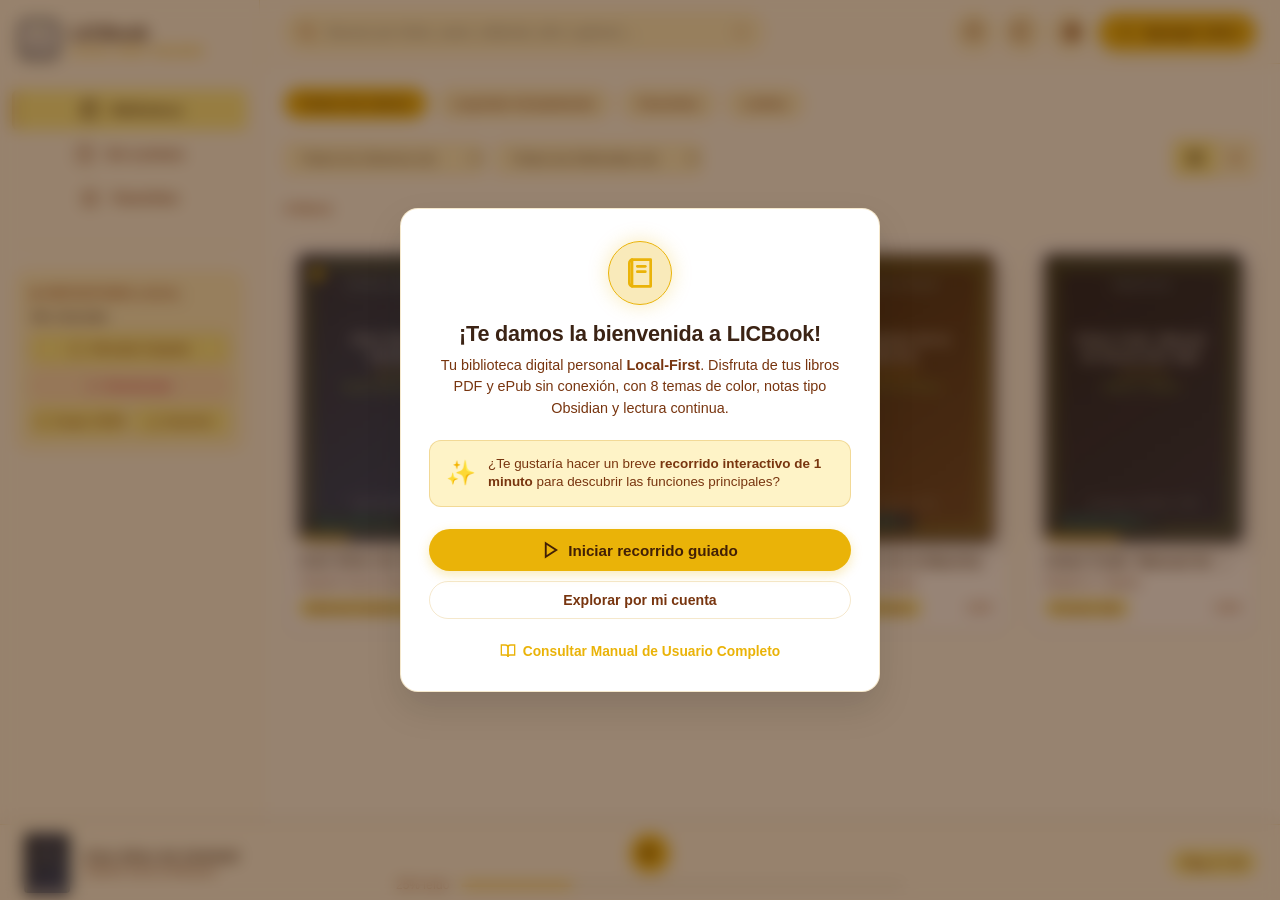
==== commit 9d81adac: "Actualización de tema de colores" ====
--- a/index.html
+++ b/index.html
@@ -10,7 +10,7 @@
   <script>
     (function() {
       try {
-        var theme = localStorage.getItem('licbook_app_theme') || 'cyber-emerald';
+        var theme = localStorage.getItem('licbook_app_theme') || 'lemon-icecream';
         document.documentElement.dataset.appTheme = theme;
       } catch (e) {}
     })();
--- a/css/styles.css
+++ b/css/styles.css
@@ -73,9 +73,7 @@
    Paletas de Temas Globales de la Aplicación (8 Temas)
    ========================================================================== */
 
-/* 1. Cyber Emerald (Tema Predeterminado LICBook) */
-:root,
-html:not([data-app-theme]),
+/* 1. Cyber Emerald */
 html[data-app-theme="cyber-emerald"],
 html[data-app-theme="cyber-emerald"] body {
   --bg-app: #08110D;
@@ -219,7 +217,9 @@
   --brand-aqua: #F472B6;
 }
 
-/* 7. Lemon Ice-Cream (Vainilla cremosa con acento amarillo limón y menta) */
+/* 7. Lemon Ice-Cream (Tema Predeterminado LICBook - Vainilla cremosa con acento amarillo limón y menta) */
+:root,
+html:not([data-app-theme]),
 html[data-app-theme="lemon-icecream"],
 html[data-app-theme="lemon-icecream"] body {
   --bg-app: #FFFDF2;
@@ -4067,6 +4067,340 @@
 }
 
 /* ==========================================================================
+   Lemon Ice-Cream (Light Vanilla) Comprehensive High-Contrast Refinements
+   Ensures WCAG AA compliance (> 4.5:1) for text, buttons, active states,
+   badges, and markdown notes without affecting other themes.
+   ========================================================================== */
+
+/* 1. Sidebar Navigation: Active Item */
+html[data-app-theme="lemon-icecream"] .nav-item.active {
+  background-color: #FEF08A;
+  color: #3B2314;
+  font-weight: 700;
+  border-left: 3px solid #CA8A04;
+}
+html[data-app-theme="lemon-icecream"] .nav-item.active svg {
+  stroke: #3B2314;
+}
+
+/* 2. Sidebar Storage Actions: Vincular Carpeta & Sincronizar */
+html[data-app-theme="lemon-icecream"] .btn-storage-main {
+  background-color: #FEF08A;
+  color: #78350F;
+  border: 1px solid rgba(202, 138, 4, 0.45);
+}
+html[data-app-theme="lemon-icecream"] .btn-storage-main:hover {
+  background-color: #FDE047;
+  color: #422006;
+  border-color: #CA8A04;
+  box-shadow: 0 2px 8px rgba(202, 138, 4, 0.28);
+}
+html[data-app-theme="lemon-icecream"] .btn-storage-main.is-connected {
+  background: rgba(5, 150, 105, 0.12);
+  border-color: rgba(5, 150, 105, 0.4);
+  color: #065F46;
+}
+html[data-app-theme="lemon-icecream"] .btn-storage-main.is-connected:hover {
+  background: #059669;
+  border-color: #047857;
+  color: #FFFFFF;
+}
+
+/* 3. Sidebar Storage: Cargar JSON & Exportar */
+html[data-app-theme="lemon-icecream"] .btn-storage-sync {
+  background-color: #FEF08A;
+  color: #78350F;
+  border: 1px solid rgba(202, 138, 4, 0.3);
+}
+html[data-app-theme="lemon-icecream"] .btn-storage-sync:hover {
+  background-color: #FDE047;
+  color: #422006;
+  border-color: #CA8A04;
+}
+
+/* 4. Sidebar Storage: Desvincular */
+html[data-app-theme="lemon-icecream"] .btn-storage-purge {
+  background-color: rgba(225, 29, 72, 0.08);
+  border: 1px solid rgba(225, 29, 72, 0.28);
+  color: #BE123C;
+}
+html[data-app-theme="lemon-icecream"] .btn-storage-purge:hover {
+  background-color: #E11D48;
+  border-color: #BE123C;
+  color: #FFFFFF;
+}
+
+/* 5. View Mode Toggle (Grid / List) */
+html[data-app-theme="lemon-icecream"] .view-btn.active {
+  background-color: #FEF08A;
+  color: #3B2314;
+  border: 1px solid rgba(202, 138, 4, 0.35);
+}
+html[data-app-theme="lemon-icecream"] .view-btn.active svg {
+  stroke: #3B2314;
+}
+
+/* 6. Book Badges & Metadata Tags (Grid & List View) */
+html[data-app-theme="lemon-icecream"] .book-genre-tag,
+html[data-app-theme="lemon-icecream"] .books-list .book-genre-tag {
+  background-color: #FEF08A;
+  color: #78350F;
+  border: 1px solid rgba(202, 138, 4, 0.3);
+}
+
+/* 7. Bottom Mini-Player: Page Tag ("Pág. X / Y") */
+html[data-app-theme="lemon-icecream"] .player-page-tag {
+  background-color: #FEF08A;
+  color: #78350F;
+  border: 1px solid rgba(202, 138, 4, 0.3);
+}
+
+/* 8. Modal & Reader Dropdown / Badges */
+html[data-app-theme="lemon-icecream"] .btn-custom-cover {
+  background-color: #FEF08A;
+  color: #78350F;
+  border: 1px solid rgba(202, 138, 4, 0.3);
+}
+html[data-app-theme="lemon-icecream"] .btn-custom-cover:hover {
+  background-color: #FDE047;
+  color: #422006;
+}
+html[data-app-theme="lemon-icecream"] .dropdown-item.active {
+  background-color: #FEF08A;
+  color: #3B2314;
+}
+html[data-app-theme="lemon-icecream"] .tab-badge,
+html[data-app-theme="lemon-icecream"] .search-result-badge {
+  background-color: #FEF08A;
+  color: #78350F;
+  border: 1px solid rgba(202, 138, 4, 0.28);
+}
+html[data-app-theme="lemon-icecream"] .file-dropzone:hover,
+html[data-app-theme="lemon-icecream"] .file-dropzone.dragover {
+  border-color: #CA8A04;
+  background-color: #FEF08A;
+}
+html[data-app-theme="lemon-icecream"] .file-dropzone:hover .dropzone-icon,
+html[data-app-theme="lemon-icecream"] .file-dropzone.dragover .dropzone-icon {
+  color: #78350F;
+}
+
+/* 9. Reader Notes Drawer (Libreta de Apuntes) Styling & Contrast */
+html[data-app-theme="lemon-icecream"] .reader-notes-drawer {
+  background-color: #FFFDF2;
+  border-left: 1px solid rgba(202, 138, 4, 0.25);
+  box-shadow: -12px 0 40px rgba(66, 32, 6, 0.2);
+}
+
+html[data-app-theme="lemon-icecream"] .notes-drawer-header {
+  background-color: #FEF3C7;
+  border-bottom: 1px solid rgba(202, 138, 4, 0.25);
+}
+
+html[data-app-theme="lemon-icecream"] .notes-header-title {
+  color: #3B2314;
+}
+
+html[data-app-theme="lemon-icecream"] .notes-header-title svg {
+  stroke: #CA8A04;
+}
+
+html[data-app-theme="lemon-icecream"] .notes-book-title {
+  color: #78350F;
+}
+
+html[data-app-theme="lemon-icecream"] .notes-save-status {
+  background-color: #FEF08A;
+  color: #78350F;
+  border: 1px solid rgba(202, 138, 4, 0.3);
+}
+
+html[data-app-theme="lemon-icecream"] .notes-header-actions .btn-icon {
+  background-color: #FEF08A;
+  color: #422006;
+  border: 1px solid rgba(202, 138, 4, 0.35);
+}
+
+html[data-app-theme="lemon-icecream"] .notes-header-actions .btn-icon:hover {
+  background-color: #FDE047;
+  color: #3B2314;
+  border-color: #CA8A04;
+}
+
+/* Action Bar: Replaces dark slate bar with warm cream and high-contrast buttons */
+html[data-app-theme="lemon-icecream"] .notes-actions-bar {
+  background-color: #FFFBEB;
+  border-bottom: 1px solid rgba(202, 138, 4, 0.22);
+}
+
+html[data-app-theme="lemon-icecream"] .btn-notes-action {
+  background-color: #FEF08A;
+  color: #422006;
+  border: 1px solid rgba(202, 138, 4, 0.38);
+  font-weight: 600;
+  box-shadow: 0 1px 3px rgba(66, 32, 6, 0.06);
+}
+
+html[data-app-theme="lemon-icecream"] .btn-notes-action svg {
+  stroke: #422006;
+}
+
+html[data-app-theme="lemon-icecream"] .btn-notes-action:hover {
+  background-color: #FDE047;
+  color: #422006;
+  border-color: #CA8A04;
+  box-shadow: 0 2px 8px rgba(202, 138, 4, 0.25);
+  transform: translateY(-1px);
+}
+
+html[data-app-theme="lemon-icecream"] .btn-notes-action:hover svg {
+  stroke: #422006;
+}
+
+/* Markdown Toolbar: Replaces dark slate bar with lemon palette */
+html[data-app-theme="lemon-icecream"] .notes-markdown-toolbar {
+  background-color: #FEF3C7;
+  border-bottom: 1px solid rgba(202, 138, 4, 0.25);
+}
+
+/* Segmented View Mode Tabs (Editar / Previa) */
+html[data-app-theme="lemon-icecream"] .notes-view-tabs {
+  background-color: #FEF08A;
+  border: 1px solid rgba(202, 138, 4, 0.35);
+}
+
+html[data-app-theme="lemon-icecream"] .btn-notes-tab {
+  color: #78350F;
+  font-weight: 600;
+}
+
+html[data-app-theme="lemon-icecream"] .btn-notes-tab svg {
+  stroke: #78350F;
+}
+
+html[data-app-theme="lemon-icecream"] .btn-notes-tab:hover {
+  color: #3B2314;
+  background-color: #FDE68A;
+}
+
+html[data-app-theme="lemon-icecream"] .btn-notes-tab:hover svg {
+  stroke: #3B2314;
+}
+
+html[data-app-theme="lemon-icecream"] .btn-notes-tab.active {
+  background-color: #EAB308;
+  color: #422006;
+  font-weight: 700;
+  box-shadow: 0 1px 4px rgba(202, 138, 4, 0.35);
+}
+
+html[data-app-theme="lemon-icecream"] .btn-notes-tab.active svg {
+  stroke: #422006;
+}
+
+/* Formatting Tool Buttons (H1-H3, B, I, S, Highlight, etc.) */
+html[data-app-theme="lemon-icecream"] .btn-tool {
+  background-color: #FFFFFF;
+  border: 1px solid rgba(202, 138, 4, 0.35);
+  color: #422006;
+  font-weight: 700;
+  box-shadow: 0 1px 2px rgba(66, 32, 6, 0.05);
+}
+
+html[data-app-theme="lemon-icecream"] .btn-tool svg {
+  color: #422006;
+  stroke: #422006;
+  fill: currentColor;
+}
+
+html[data-app-theme="lemon-icecream"] .btn-tool.tool-bold strong,
+html[data-app-theme="lemon-icecream"] .btn-tool.tool-italic em,
+html[data-app-theme="lemon-icecream"] .btn-tool.tool-strike s {
+  color: #422006;
+}
+
+html[data-app-theme="lemon-icecream"] .btn-tool:hover {
+  background-color: #FDE047;
+  color: #3B2314;
+  border-color: #CA8A04;
+  transform: translateY(-1px);
+}
+
+html[data-app-theme="lemon-icecream"] .btn-tool:hover svg {
+  color: #3B2314;
+  stroke: #3B2314;
+}
+
+html[data-app-theme="lemon-icecream"] .btn-tool:hover strong,
+html[data-app-theme="lemon-icecream"] .btn-tool:hover em,
+html[data-app-theme="lemon-icecream"] .btn-tool:hover s {
+  color: #3B2314;
+}
+
+html[data-app-theme="lemon-icecream"] .btn-tool:active {
+  transform: translateY(0);
+}
+
+html[data-app-theme="lemon-icecream"] .tool-highlight-badge {
+  background-color: #FEF08A;
+  color: #78350F;
+  border: 1px solid #CA8A04;
+}
+
+html[data-app-theme="lemon-icecream"] .toolbar-divider,
+html[data-app-theme="lemon-icecream"] .toolbar-divider-sm {
+  background-color: rgba(202, 138, 4, 0.35);
+}
+
+/* Editor Body & Textarea */
+html[data-app-theme="lemon-icecream"] .notes-editor-body {
+  background-color: #FFFDF2;
+}
+
+html[data-app-theme="lemon-icecream"] .reader-notes-textarea {
+  color: #3B2314;
+}
+
+html[data-app-theme="lemon-icecream"] .reader-notes-textarea::placeholder {
+  color: #92400E;
+}
+
+/* Notes Live Preview (Obsidian Markdown Rendered) */
+html[data-app-theme="lemon-icecream"] .reader-notes-preview {
+  color: #3B2314;
+}
+
+html[data-app-theme="lemon-icecream"] .reader-notes-preview strong {
+  color: #3B2314;
+}
+
+html[data-app-theme="lemon-icecream"] .reader-notes-preview em {
+  color: #78350F;
+}
+
+html[data-app-theme="lemon-icecream"] .reader-notes-preview del {
+  color: #92400E;
+}
+
+html[data-app-theme="lemon-icecream"] .obsidian-highlight {
+  background-color: #FEF08A;
+  color: #78350F;
+  border-color: #CA8A04;
+}
+
+html[data-app-theme="lemon-icecream"] .obsidian-inline-code {
+  background-color: rgba(202, 138, 4, 0.12);
+  color: #92400E;
+  border: 1px solid rgba(202, 138, 4, 0.28);
+}
+
+html[data-app-theme="lemon-icecream"] .notes-drawer-footer {
+  background-color: #FEF3C7;
+  border-top: 1px solid rgba(202, 138, 4, 0.25);
+  color: #78350F;
+}
+
+/* ==========================================================================
    High-Contrast Reader Controls for Light Themes (Lemon Ice-Cream & Clean Light)
    Fixes dark-on-dark contrast on floating TOC/bookmarks FAB, notes tab, and
    navigation controls against dark reader chrome without affecting other themes.
@@ -4097,9 +4431,9 @@
 }
 
 html[data-app-theme="lemon-icecream"] .reader-floating-toc-wrap .bookmark-count-badge {
-  background-color: #CA8A04;
-  color: #FFFFFF;
-  border-color: #FEF3C7;
+  background-color: #3B2314;
+  color: #FEF3C7;
+  border: 1px solid #CA8A04;
 }
 
 html[data-app-theme="lemon-icecream"] .reader-notes-tab {
@@ -4163,13 +4497,13 @@
 
 html[data-app-theme="lemon-icecream"] .btn-page-go:hover {
   background-color: #CA8A04;
-  color: #FFFFFF;
+  color: #422006;
   border-color: #A16207;
   transform: scale(1.1);
 }
 
 html[data-app-theme="lemon-icecream"] .btn-page-go:hover svg {
-  stroke: #FFFFFF;
+  stroke: #422006;
 }
 
 html[data-app-theme="lemon-icecream"] .reader-page-jump-label,
@@ -4878,7 +5212,7 @@
 
 html[data-app-theme="lemon-icecream"] .tour-btn-next:hover {
   background-color: #CA8A04;
-  color: #FFFFFF;
+  color: #422006;
 }
 
 html[data-app-theme="lemon-icecream"] .tour-btn-prev {
@@ -4915,12 +5249,16 @@
   color: #78350F;
 }
 
+html[data-app-theme="lemon-icecream"] .header-manual-btn,
+html[data-app-theme="lemon-icecream"] .header-theme-btn,
 html[data-app-theme="lemon-icecream"] .header-tour-btn {
   background-color: #FEF3C7;
   color: #78350F;
   border-color: rgba(202, 138, 4, 0.3);
 }
 
+html[data-app-theme="lemon-icecream"] .header-manual-btn:hover,
+html[data-app-theme="lemon-icecream"] .header-theme-btn:hover,
 html[data-app-theme="lemon-icecream"] .header-tour-btn:hover {
   background-color: #FDE68A;
   color: #3B2314;
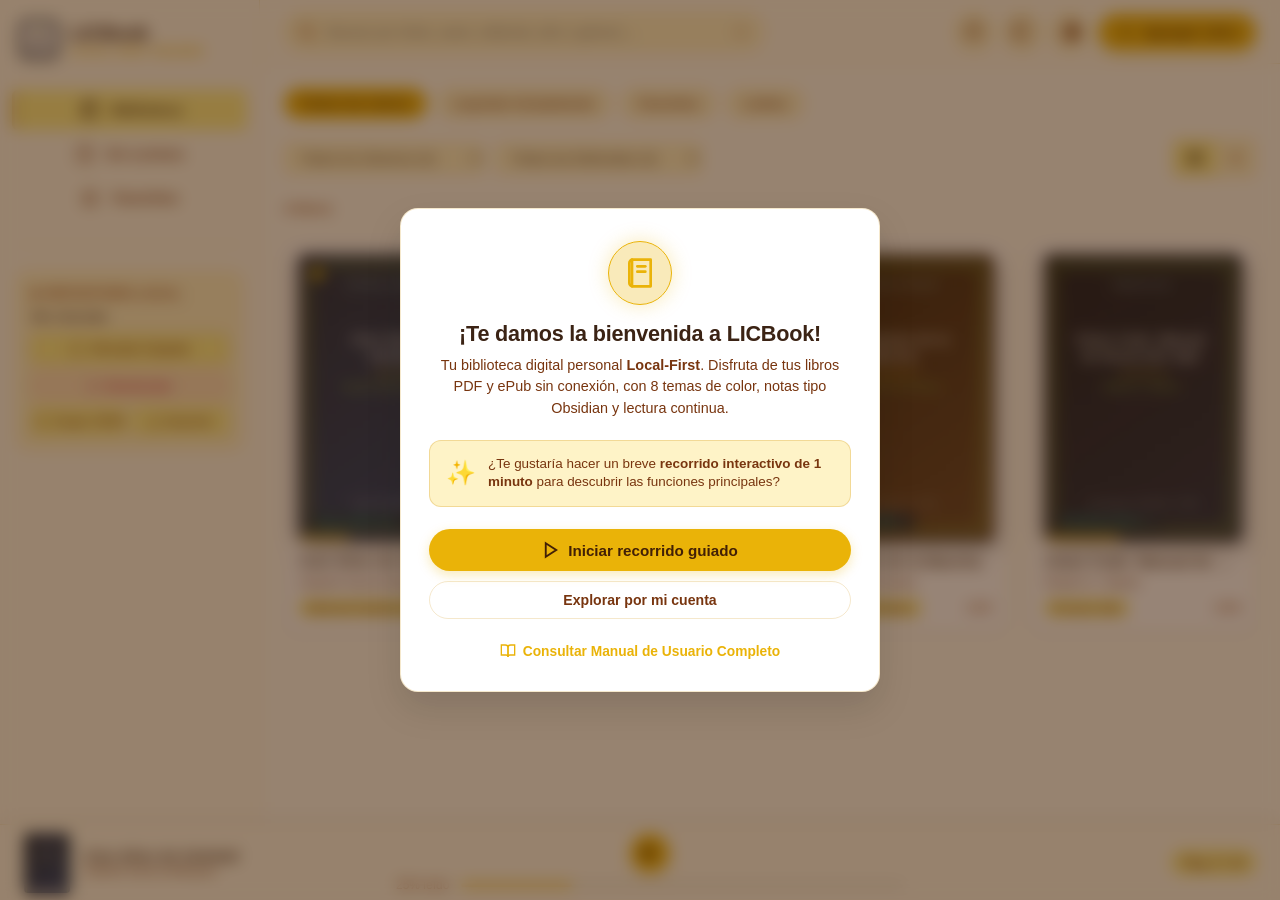
==== commit f0aa549d: "Indices intereactivos y automáticos opcionales" ====
--- a/index.html
+++ b/index.html
@@ -352,6 +352,25 @@
               <label class="form-label" for="book-description">Resumen / Notas</label>
               <textarea id="book-description" rows="3" placeholder="Sinopsis breve o notas personales sobre el libro..."></textarea>
             </div>
+
+            <!-- Auto-detect Index Preference Option -->
+            <div class="form-group full-width">
+              <label class="form-checkbox-card" for="book-auto-scan-index">
+                <input type="checkbox" id="book-auto-scan-index" checked>
+                <div class="form-checkbox-content">
+                  <span class="form-checkbox-title">
+                    <svg width="15" height="15" viewBox="0 0 24 24" fill="none" stroke="var(--brand-green)" stroke-width="2">
+                      <path d="M4 19.5A2.5 2.5 0 0 1 6.5 17H20"></path>
+                      <path d="M6.5 2H20v20H6.5A2.5 2.5 0 0 1 4 19.5v-15A2.5 2.5 0 0 1 6.5 2z"></path>
+                    </svg>
+                    Generar índice inteligente automático
+                  </span>
+                  <span class="form-checkbox-desc">
+                    Escanear y detectar el índice automáticamente si el documento PDF no incluye marcadores o índice digital nativo.
+                  </span>
+                </div>
+              </label>
+            </div>
           </div>
 
         </div>
--- a/css/styles.css
+++ b/css/styles.css
@@ -1741,6 +1741,55 @@
   min-height: 70px;
 }
 
+/* Checkbox Card for Form Preferences */
+.form-checkbox-card {
+  display: flex;
+  align-items: flex-start;
+  gap: 12px;
+  background-color: var(--bg-surface);
+  border: 1px solid var(--border-subtle);
+  border-radius: var(--radius-sm);
+  padding: 12px 14px;
+  cursor: pointer;
+  user-select: none;
+  transition: all var(--transition-fast);
+}
+
+.form-checkbox-card:hover {
+  border-color: var(--brand-green);
+  background-color: var(--brand-navy-surface);
+}
+
+.form-checkbox-card input[type="checkbox"] {
+  width: 18px !important;
+  height: 18px !important;
+  margin-top: 2px !important;
+  cursor: pointer;
+  accent-color: var(--brand-green);
+  flex-shrink: 0;
+}
+
+.form-checkbox-content {
+  display: flex;
+  flex-direction: column;
+  gap: 3px;
+}
+
+.form-checkbox-title {
+  font-size: 0.88rem;
+  font-weight: 600;
+  color: var(--text-primary);
+  display: flex;
+  align-items: center;
+  gap: 7px;
+}
+
+.form-checkbox-desc {
+  font-size: 0.77rem;
+  color: var(--text-muted);
+  line-height: 1.35;
+}
+
 .modal-footer {
   padding: 16px 24px;
   display: flex;
@@ -2066,6 +2115,127 @@
   background-color: rgba(141, 198, 63, 0.2);
   outline: 1.5px solid var(--brand-green);
   border-radius: 3px;
+}
+
+/* ==========================================================================
+   Smart Interactive TOC & On-Page Index Links
+   ========================================================================== */
+.smart-index-layer {
+  position: absolute;
+  top: 0;
+  left: 0;
+  right: 0;
+  bottom: 0;
+  pointer-events: none;
+  z-index: 7;
+}
+
+.smart-index-link {
+  position: absolute;
+  pointer-events: auto;
+  cursor: pointer;
+  border-radius: var(--radius-sm, 4px);
+  background-color: transparent;
+  transition: all 0.18s cubic-bezier(0.16, 1, 0.3, 1);
+  display: flex;
+  align-items: center;
+  justify-content: flex-end;
+  text-decoration: none;
+  box-sizing: border-box;
+}
+
+.smart-index-link:hover {
+  background-color: rgba(141, 198, 63, 0.16);
+  box-shadow: 0 0 0 1px rgba(141, 198, 63, 0.45), inset 3px 0 0 var(--brand-green);
+}
+
+.smart-index-badge {
+  opacity: 0;
+  transform: translateX(-6px);
+  transition: all 0.18s ease;
+  background-color: var(--brand-green);
+  color: #060c16;
+  font-size: 0.72rem;
+  font-weight: 700;
+  padding: 2px 8px;
+  border-radius: var(--radius-full);
+  margin-right: 6px;
+  display: inline-flex;
+  align-items: center;
+  gap: 3px;
+  pointer-events: none;
+  white-space: nowrap;
+  box-shadow: var(--shadow-sm);
+}
+
+.smart-index-link:hover .smart-index-badge {
+  opacity: 1;
+  transform: translateX(0);
+}
+
+/* TOC Header with Auto-detection info and Offset controls */
+.toc-smart-header {
+  padding: 10px 14px;
+  background-color: var(--bg-surface-elevated, var(--bg-surface));
+  border-bottom: 1px solid var(--border-subtle);
+  display: flex;
+  flex-direction: column;
+  gap: 8px;
+}
+
+.toc-smart-badge {
+  display: inline-flex;
+  align-items: center;
+  gap: 6px;
+  font-size: 0.78rem;
+  font-weight: 600;
+  color: var(--brand-green);
+}
+
+.toc-offset-control {
+  display: flex;
+  align-items: center;
+  justify-content: space-between;
+  font-size: 0.78rem;
+  color: var(--text-secondary);
+}
+
+.toc-offset-buttons {
+  display: inline-flex;
+  align-items: center;
+  gap: 4px;
+  background-color: var(--bg-input);
+  border: 1px solid var(--border-subtle);
+  border-radius: var(--radius-sm);
+  padding: 2px 4px;
+}
+
+.toc-offset-btn {
+  background: transparent;
+  border: none;
+  color: var(--text-primary);
+  width: 22px;
+  height: 22px;
+  display: inline-flex;
+  align-items: center;
+  justify-content: center;
+  border-radius: 3px;
+  cursor: pointer;
+  font-weight: bold;
+  font-size: 0.9rem;
+  transition: background-color 0.15s ease;
+}
+
+.toc-offset-btn:hover {
+  background-color: var(--border-subtle);
+}
+
+.toc-offset-value {
+  min-width: 32px;
+  text-align: center;
+  font-weight: 600;
+  color: var(--text-primary);
+  font-size: 0.8rem;
 }
 
 /* Navigation Tabs (Índice vs Marcapáginas) */
@@ -4814,6 +4984,308 @@
   stroke: #0F172A;
 }
 
+/* Catalog Card: Badge de categoría y Botón Play de lectura rápida */
+html[data-app-theme="clean-light"] .card-badge {
+  background-color: #2563EB;
+  color: #FFFFFF;
+  box-shadow: 0 2px 6px rgba(37, 99, 235, 0.35);
+}
+
+html[data-app-theme="clean-light"] .btn-quick-read {
+  background-color: #2563EB;
+  color: #FFFFFF;
+}
+
+html[data-app-theme="clean-light"] .btn-quick-read svg {
+  fill: #FFFFFF;
+}
+
+html[data-app-theme="clean-light"] .btn-quick-read:hover {
+  background-color: #1D4ED8;
+  color: #FFFFFF;
+}
+
+/* 3. Clean Light Reader Notes Drawer (Libreta de Apuntes) Styling & Contrast */
+html[data-app-theme="clean-light"] .reader-notes-drawer {
+  background-color: #FFFFFF;
+  border-left: 1px solid rgba(15, 23, 42, 0.12);
+  box-shadow: -10px 0 35px rgba(15, 23, 42, 0.12);
+}
+
+html[data-app-theme="clean-light"] .notes-drawer-header {
+  background-color: #F8FAFC;
+  border-bottom: 1px solid rgba(15, 23, 42, 0.1);
+}
+
+html[data-app-theme="clean-light"] .notes-header-title {
+  color: #0F172A;
+}
+
+html[data-app-theme="clean-light"] .notes-header-title svg {
+  stroke: #2563EB;
+}
+
+html[data-app-theme="clean-light"] .notes-book-title {
+  color: #64748B;
+}
+
+html[data-app-theme="clean-light"] .notes-save-status {
+  background-color: #F1F5F9;
+  color: #475569;
+  border: 1px solid rgba(15, 23, 42, 0.1);
+}
+
+html[data-app-theme="clean-light"] .notes-header-actions .btn-icon {
+  background-color: #F1F5F9;
+  color: #0F172A;
+  border: 1px solid rgba(15, 23, 42, 0.12);
+}
+
+html[data-app-theme="clean-light"] .notes-header-actions .btn-icon:hover {
+  background-color: #E2E8F0;
+  color: #2563EB;
+  border-color: #2563EB;
+}
+
+/* Action Bar: Replaces dark slate bar with clean light background & high-contrast buttons */
+html[data-app-theme="clean-light"] .notes-actions-bar {
+  background-color: #F8FAFC;
+  border-bottom: 1px solid rgba(15, 23, 42, 0.1);
+}
+
+html[data-app-theme="clean-light"] .btn-notes-action {
+  background-color: #FFFFFF;
+  color: #1E293B;
+  border: 1px solid rgba(15, 23, 42, 0.15);
+  font-weight: 600;
+  box-shadow: 0 1px 3px rgba(15, 23, 42, 0.05);
+}
+
+html[data-app-theme="clean-light"] .btn-notes-action svg {
+  stroke: #2563EB;
+}
+
+html[data-app-theme="clean-light"] .btn-notes-action:hover {
+  background-color: #EFF6FF;
+  color: #1D4ED8;
+  border-color: #2563EB;
+  box-shadow: 0 2px 8px rgba(37, 99, 235, 0.2);
+  transform: translateY(-1px);
+}
+
+html[data-app-theme="clean-light"] .btn-notes-action:hover svg {
+  stroke: #1D4ED8;
+}
+
+/* Markdown Toolbar: Replaces dark bar with clear palette */
+html[data-app-theme="clean-light"] .notes-markdown-toolbar {
+  background-color: #F1F5F9;
+  border-bottom: 1px solid rgba(15, 23, 42, 0.1);
+  backdrop-filter: none;
+}
+
+/* Segmented View Mode Tabs (Editar / Previa) */
+html[data-app-theme="clean-light"] .notes-view-tabs {
+  background-color: #E2E8F0;
+  border: 1px solid rgba(15, 23, 42, 0.12);
+}
+
+html[data-app-theme="clean-light"] .btn-notes-tab {
+  color: #475569;
+  font-weight: 600;
+}
+
+html[data-app-theme="clean-light"] .btn-notes-tab svg {
+  stroke: #475569;
+}
+
+html[data-app-theme="clean-light"] .btn-notes-tab:hover {
+  color: #0F172A;
+  background-color: rgba(255, 255, 255, 0.7);
+}
+
+html[data-app-theme="clean-light"] .btn-notes-tab:hover svg {
+  stroke: #0F172A;
+}
+
+html[data-app-theme="clean-light"] .btn-notes-tab.active {
+  background-color: #2563EB;
+  color: #FFFFFF;
+  font-weight: 700;
+  box-shadow: 0 1px 4px rgba(37, 99, 235, 0.35);
+}
+
+html[data-app-theme="clean-light"] .btn-notes-tab.active svg {
+  stroke: #FFFFFF;
+}
+
+/* Formatting Tool Buttons (H1-H3, B, I, S, Highlight, etc.) */
+html[data-app-theme="clean-light"] .btn-tool {
+  background-color: #FFFFFF;
+  border: 1px solid rgba(15, 23, 42, 0.14);
+  color: #1E293B;
+  font-weight: 600;
+  box-shadow: 0 1px 2px rgba(15, 23, 42, 0.04);
+}
+
+html[data-app-theme="clean-light"] .btn-tool svg {
+  color: #1E293B;
+  stroke: #1E293B;
+  fill: currentColor;
+}
+
+html[data-app-theme="clean-light"] .btn-tool svg[fill="none"] {
+  fill: none;
+}
+
+html[data-app-theme="clean-light"] .btn-tool.tool-bold strong,
+html[data-app-theme="clean-light"] .btn-tool.tool-italic em,
+html[data-app-theme="clean-light"] .btn-tool.tool-strike s {
+  color: #1E293B;
+}
+
+html[data-app-theme="clean-light"] .btn-tool:hover {
+  background-color: #EFF6FF;
+  color: #2563EB;
+  border-color: #2563EB;
+  transform: translateY(-1px);
+  box-shadow: 0 2px 6px rgba(37, 99, 235, 0.2);
+}
+
+html[data-app-theme="clean-light"] .btn-tool:hover svg {
+  color: #2563EB;
+  stroke: #2563EB;
+}
+
+html[data-app-theme="clean-light"] .btn-tool:hover strong,
+html[data-app-theme="clean-light"] .btn-tool:hover em,
+html[data-app-theme="clean-light"] .btn-tool:hover s {
+  color: #2563EB;
+}
+
+html[data-app-theme="clean-light"] .btn-tool:active {
+  transform: translateY(0);
+}
+
+html[data-app-theme="clean-light"] .tool-highlight-badge {
+  background-color: #FEF08A;
+  color: #854D0E;
+  border: 1px solid #CA8A04;
+}
+
+html[data-app-theme="clean-light"] .toolbar-divider,
+html[data-app-theme="clean-light"] .toolbar-divider-sm {
+  background-color: rgba(15, 23, 42, 0.15);
+}
+
+/* Editor Body & Textarea */
+html[data-app-theme="clean-light"] .notes-editor-body {
+  background-color: #FFFFFF;
+}
+
+html[data-app-theme="clean-light"] .reader-notes-textarea {
+  color: #0F172A;
+  scrollbar-color: rgba(37, 99, 235, 0.3) transparent;
+}
+
+html[data-app-theme="clean-light"] .reader-notes-textarea::placeholder {
+  color: #94A3B8;
+}
+
+/* Notes Live Preview (Obsidian Markdown Rendered) */
+html[data-app-theme="clean-light"] .reader-notes-preview {
+  color: #0F172A;
+  scrollbar-color: rgba(37, 99, 235, 0.3) transparent;
+}
+
+html[data-app-theme="clean-light"] .reader-notes-preview strong {
+  color: #0F172A;
+}
+
+html[data-app-theme="clean-light"] .reader-notes-preview em {
+  color: #334155;
+}
+
+html[data-app-theme="clean-light"] .reader-notes-preview del {
+  color: #64748B;
+}
+
+html[data-app-theme="clean-light"] .reader-notes-preview .obsidian-h1 {
+  color: #1D4ED8;
+  border-bottom-color: rgba(37, 99, 235, 0.25);
+}
+
+html[data-app-theme="clean-light"] .reader-notes-preview .obsidian-h2 {
+  color: #0284C7;
+  border-bottom-color: rgba(2, 132, 199, 0.2);
+}
+
+html[data-app-theme="clean-light"] .reader-notes-preview .obsidian-h3 {
+  color: #B45309;
+}
+
+html[data-app-theme="clean-light"] .reader-notes-preview .obsidian-h4,
+html[data-app-theme="clean-light"] .reader-notes-preview .obsidian-h5,
+html[data-app-theme="clean-light"] .reader-notes-preview .obsidian-h6 {
+  color: #6D28D9;
+}
+
+html[data-app-theme="clean-light"] .obsidian-highlight {
+  background-color: #FEF08A;
+  color: #854D0E;
+  border: 1px solid #EAB308;
+}
+
+html[data-app-theme="clean-light"] .obsidian-inline-code {
+  background-color: #F1F5F9;
+  color: #BE123C;
+  border: 1px solid rgba(15, 23, 42, 0.12);
+}
+
+html[data-app-theme="clean-light"] .obsidian-code-block {
+  background-color: #0F172A;
+  border: 1px solid rgba(15, 23, 42, 0.15);
+  color: #F8FAFC;
+}
+
+html[data-app-theme="clean-light"] .obsidian-quote {
+  border-left-color: #2563EB;
+  background-color: rgba(37, 99, 235, 0.06);
+  color: #334155;
+}
+
+html[data-app-theme="clean-light"] .obsidian-wikilink {
+  color: #6D28D9;
+  background-color: rgba(109, 40, 217, 0.08);
+}
+
+html[data-app-theme="clean-light"] .obsidian-link {
+  color: #2563EB;
+}
+
+html[data-app-theme="clean-light"] .obsidian-link:hover {
+  color: #1D4ED8;
+}
+
+html[data-app-theme="clean-light"] .obsidian-hr {
+  border-top-color: rgba(15, 23, 42, 0.12);
+}
+
+html[data-app-theme="clean-light"] .obsidian-task-checkbox {
+  accent-color: #2563EB;
+}
+
+html[data-app-theme="clean-light"] .obsidian-empty-preview {
+  color: #64748B;
+}
+
+/* Notes Footer */
+html[data-app-theme="clean-light"] .notes-drawer-footer {
+  background-color: #F8FAFC;
+  border-top: 1px solid rgba(15, 23, 42, 0.1);
+  color: #64748B;
+}
+
 /* ==========================================================================
    Interactive Guided Tour System Styles
    Spotlight overlay, glowing pulse ring, tooltip popover, and welcome modal
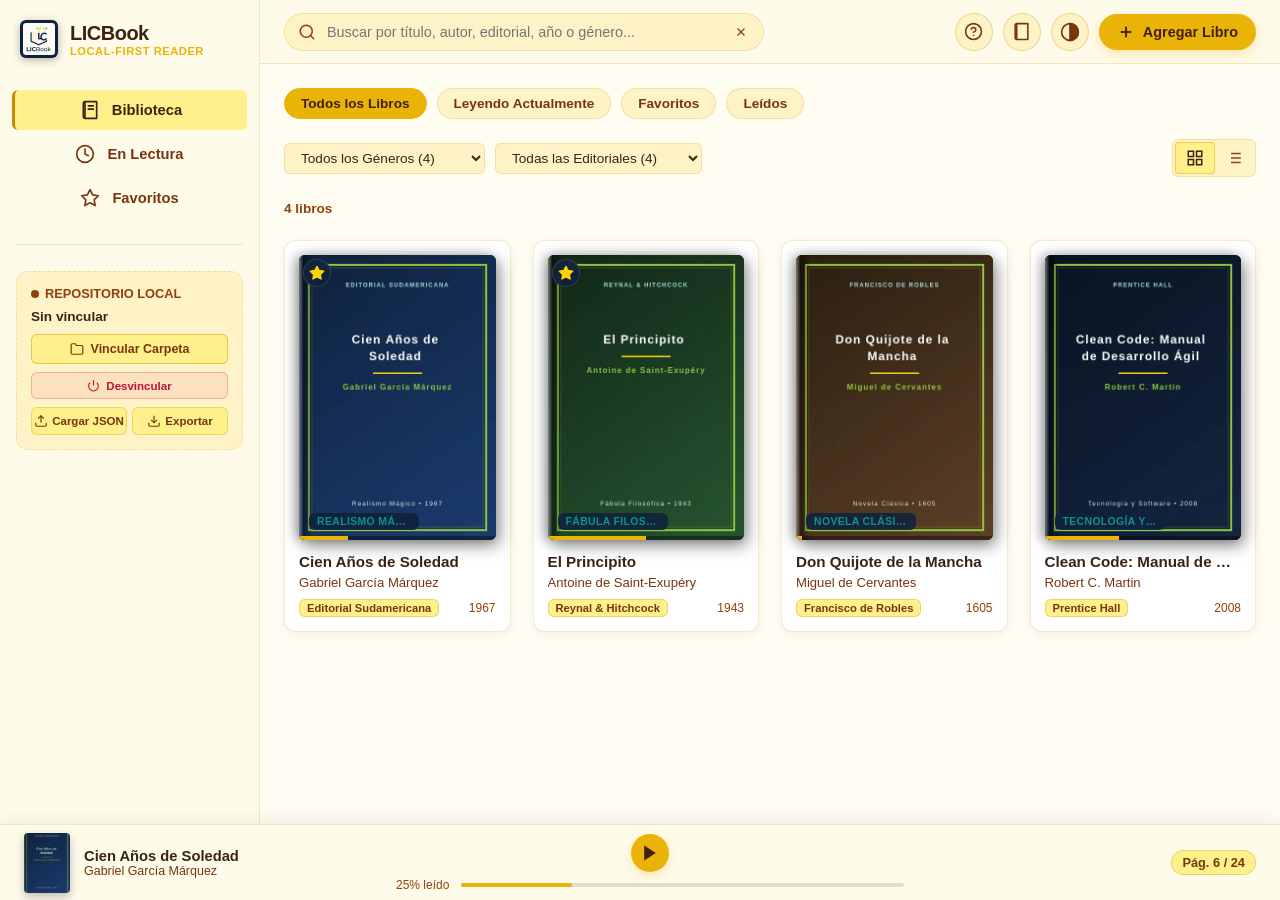
==== commit a8bf07f0: "Corrección de icono en aplicación de windows" ====
--- a/index.html
+++ b/index.html
@@ -5,7 +5,12 @@
   <meta name="viewport" content="width=device-width, initial-scale=1.0, maximum-scale=1.0, user-scalable=no">
   <title>LICBook - Tu Biblioteca Personal Local-First</title>
   <meta name="description" content="LICBook: Biblioteca digital personal y lector interactivo con desplazamiento vertical, horizontal y efecto libro 3D para tus archivos PDF y ePub.">
-  <link rel="icon" type="image/png" href="assets/logo.png">
+  <link rel="icon" type="image/x-icon" href="assets/app.ico">
+  <link rel="icon" type="image/png" sizes="32x32" href="assets/icons/icon-32.png">
+  <link rel="icon" type="image/png" sizes="48x48" href="assets/icons/icon-48.png">
+  <link rel="icon" type="image/png" sizes="192x192" href="assets/icons/icon-192.png">
+  <link rel="apple-touch-icon" sizes="180x180" href="assets/icons/icon-192.png">
+  <link rel="manifest" href="manifest.json">
   <link rel="stylesheet" href="css/styles.css?v=3.9">
   <script>
     (function() {
